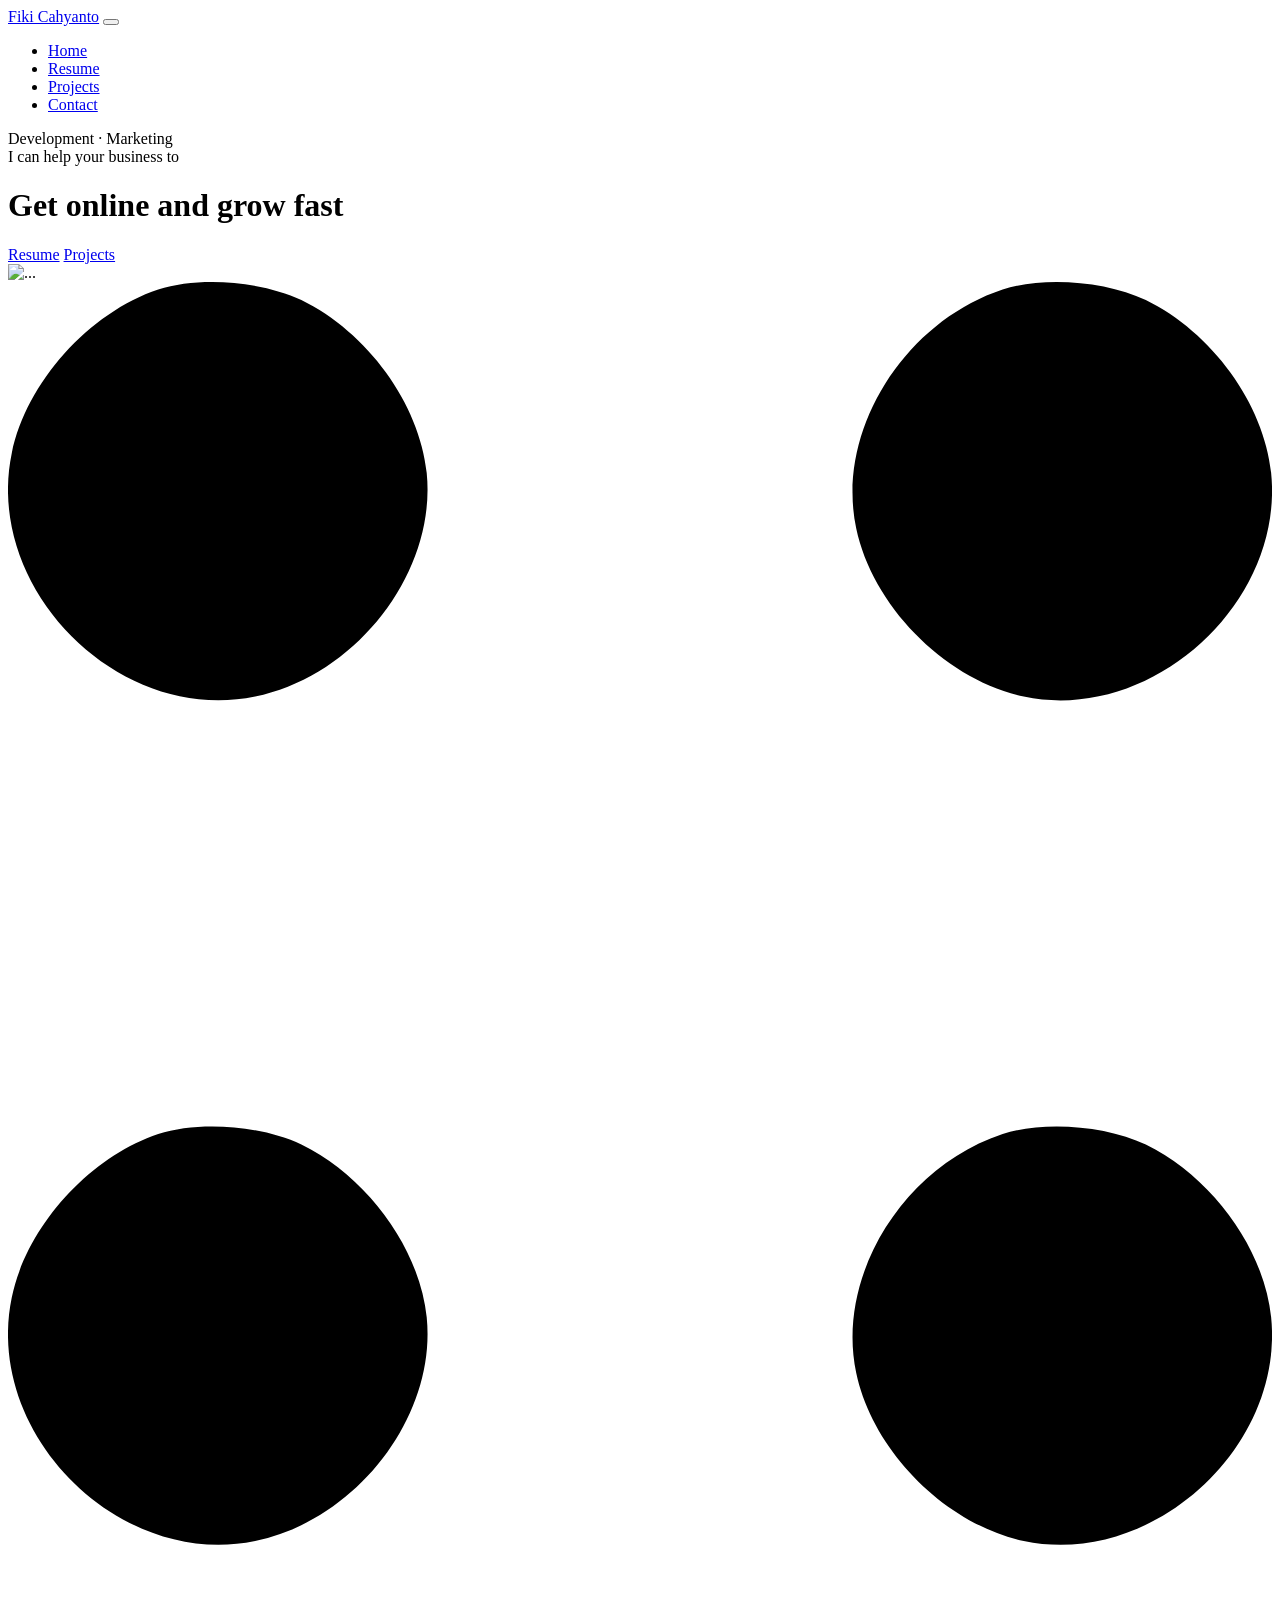
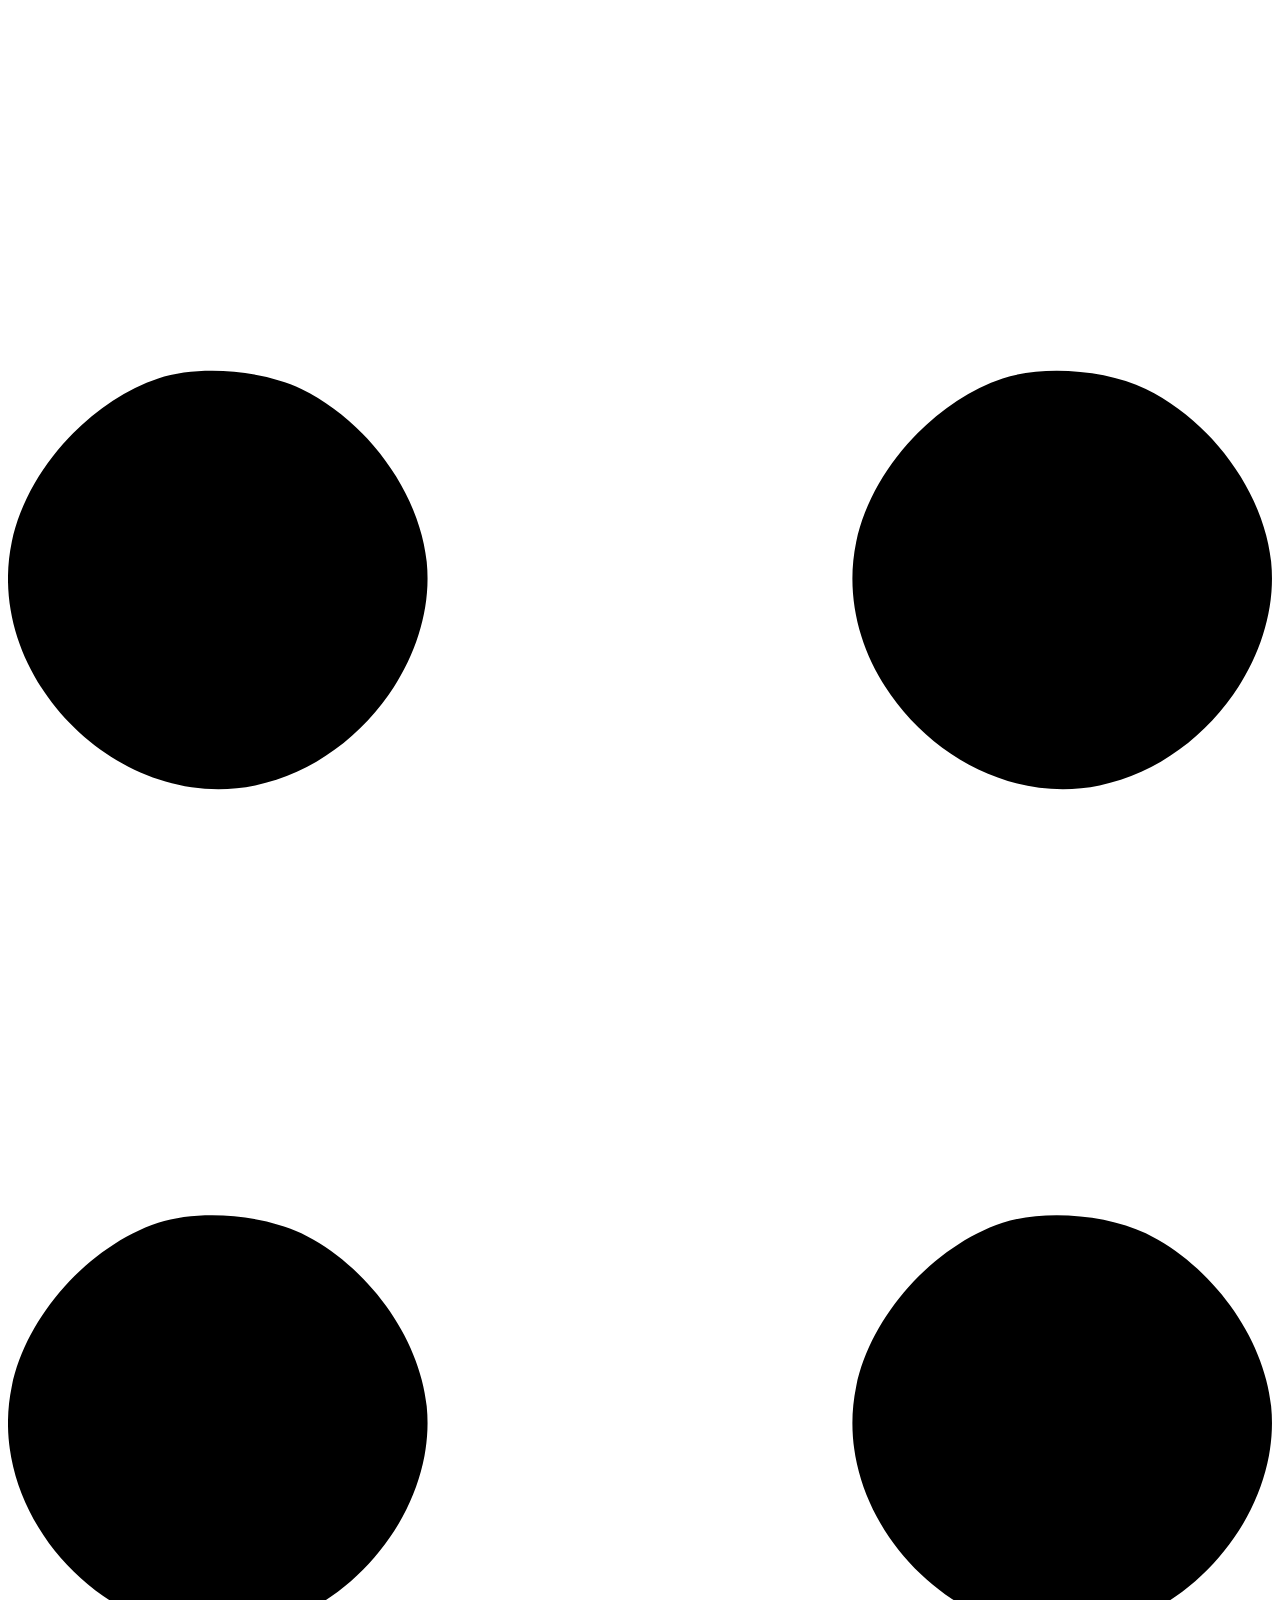
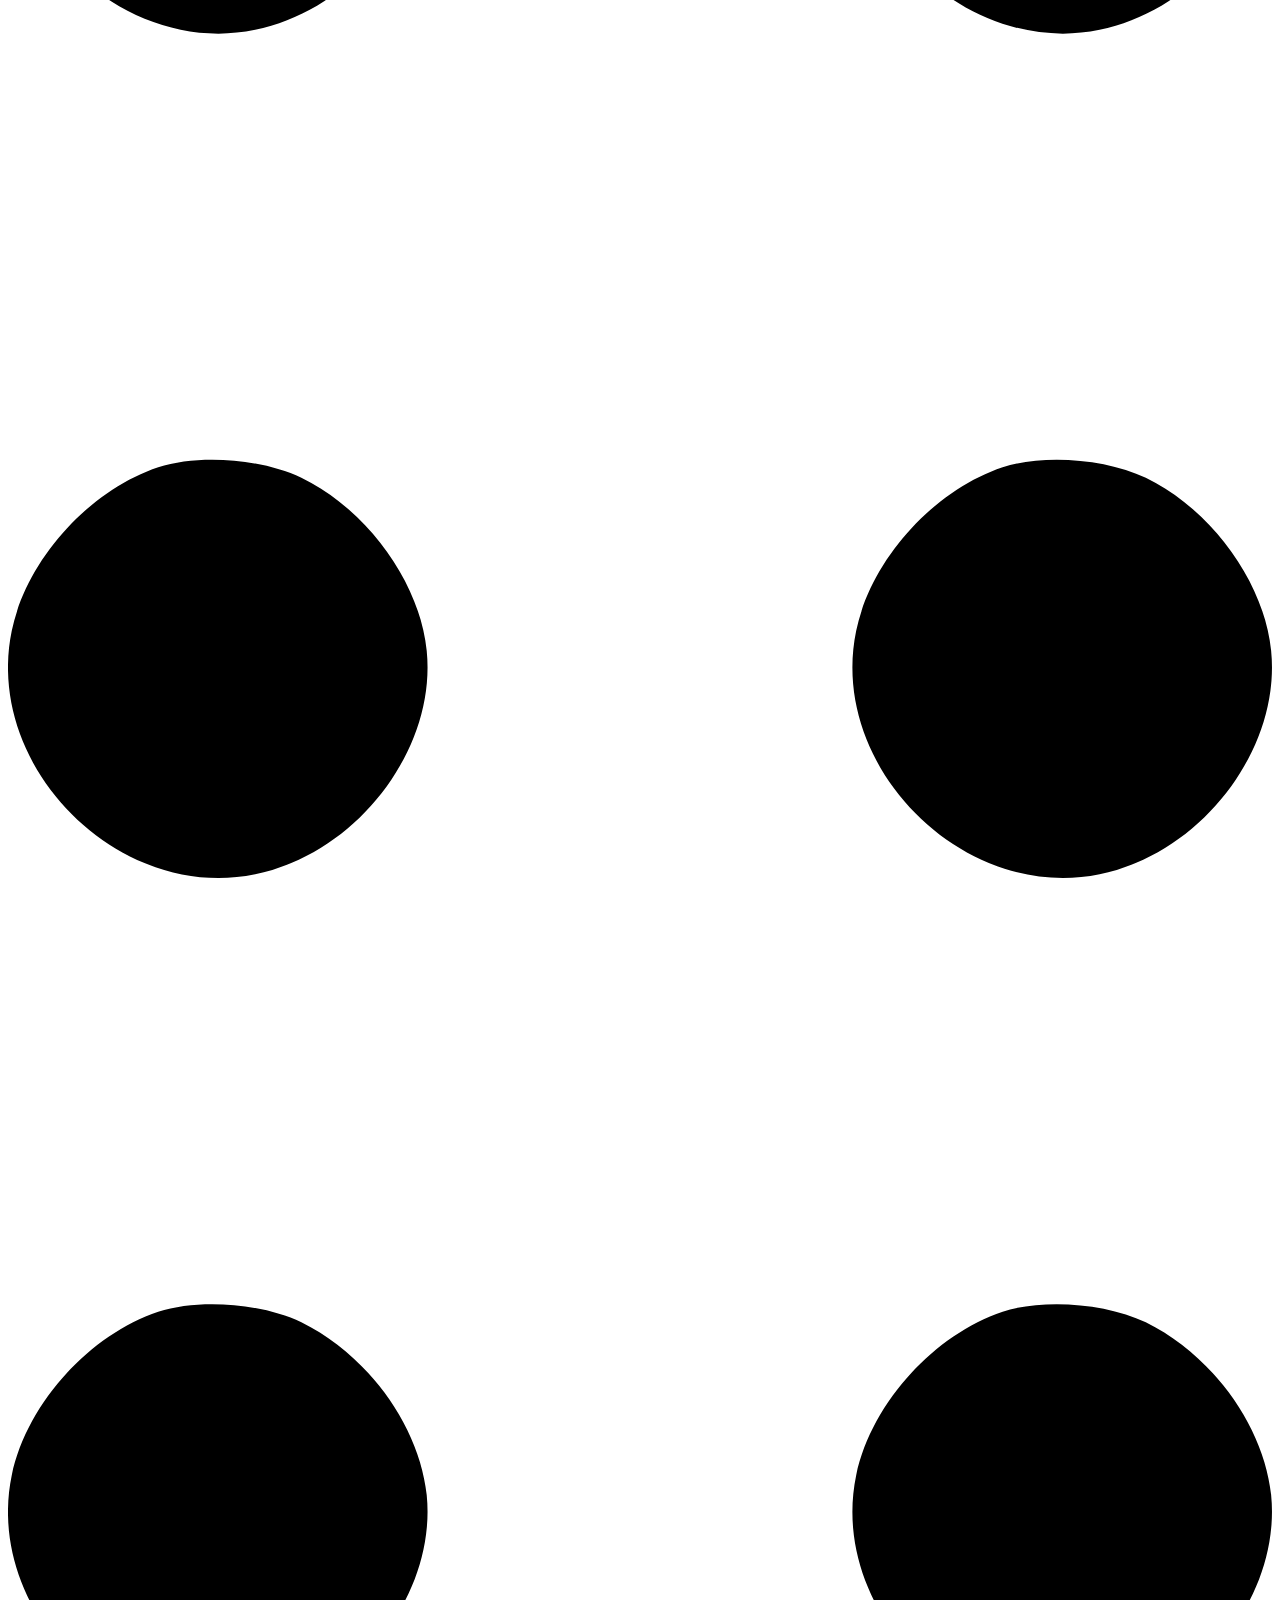
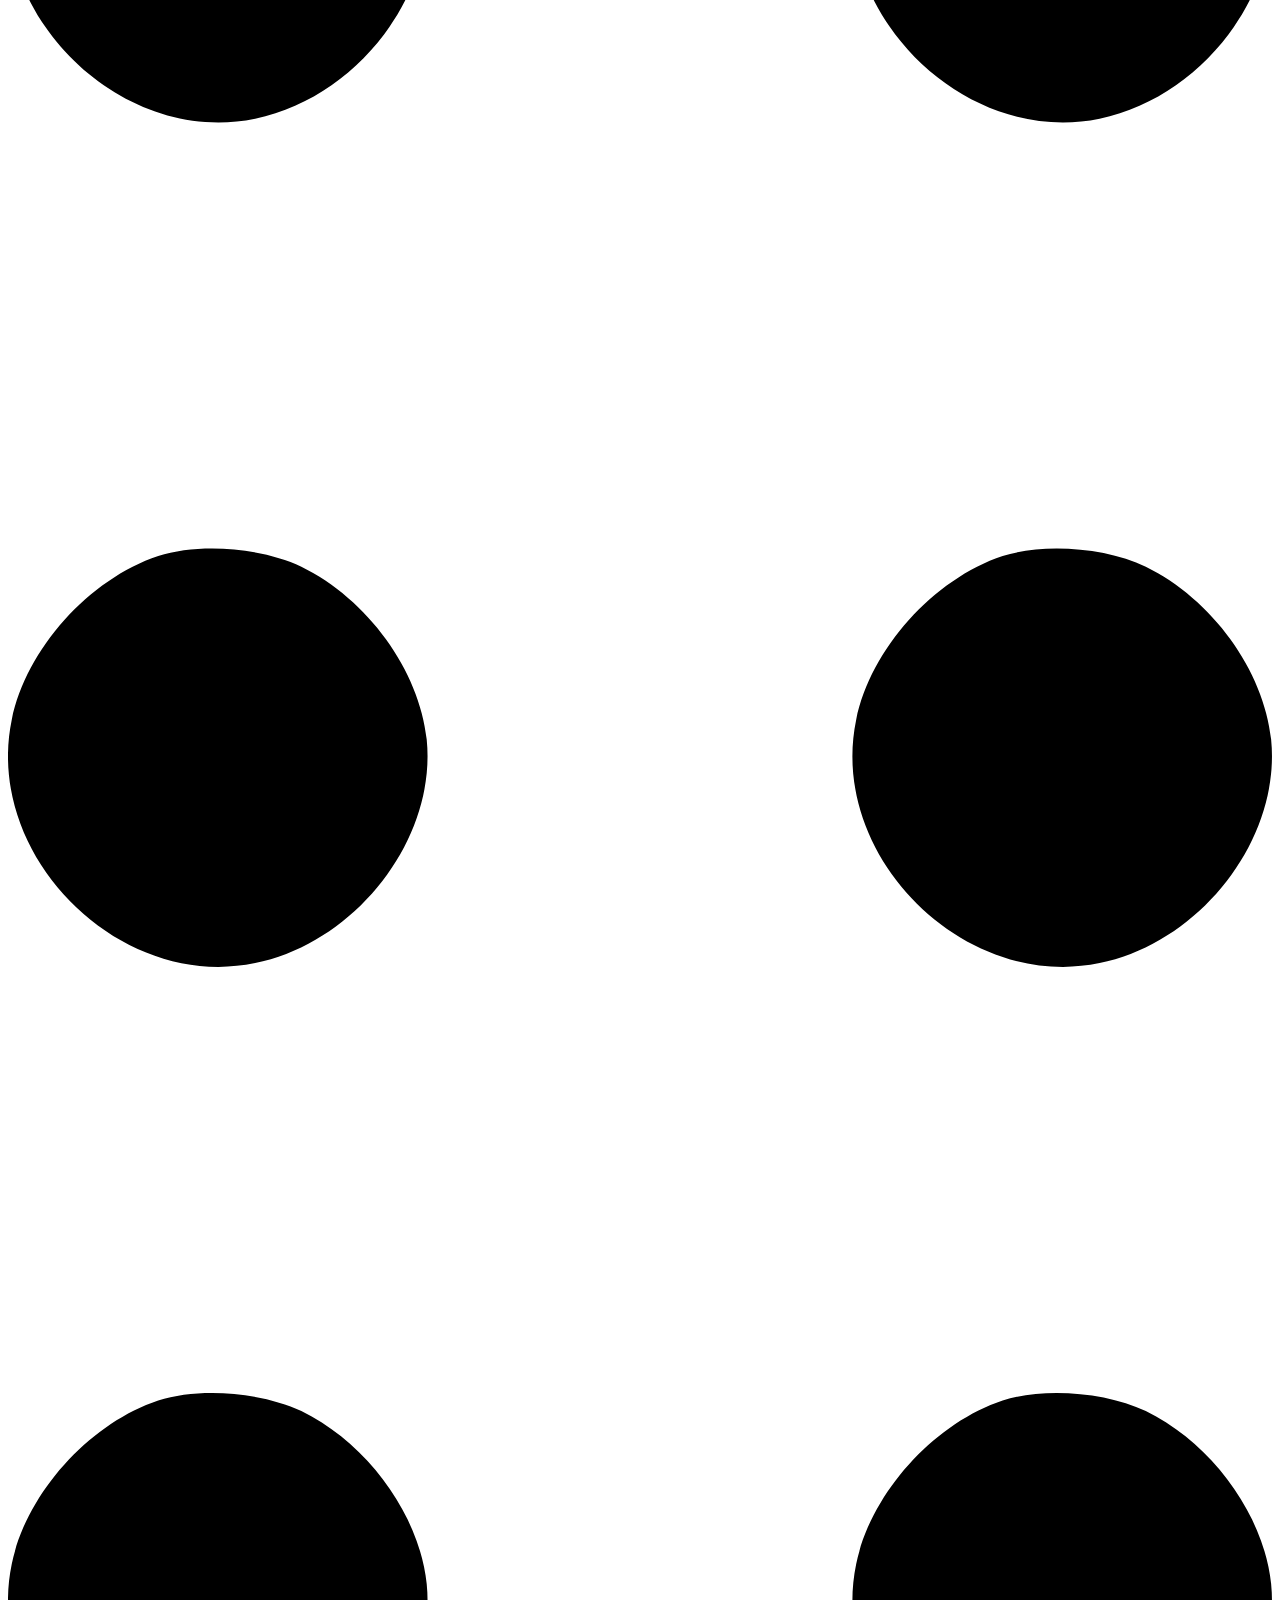
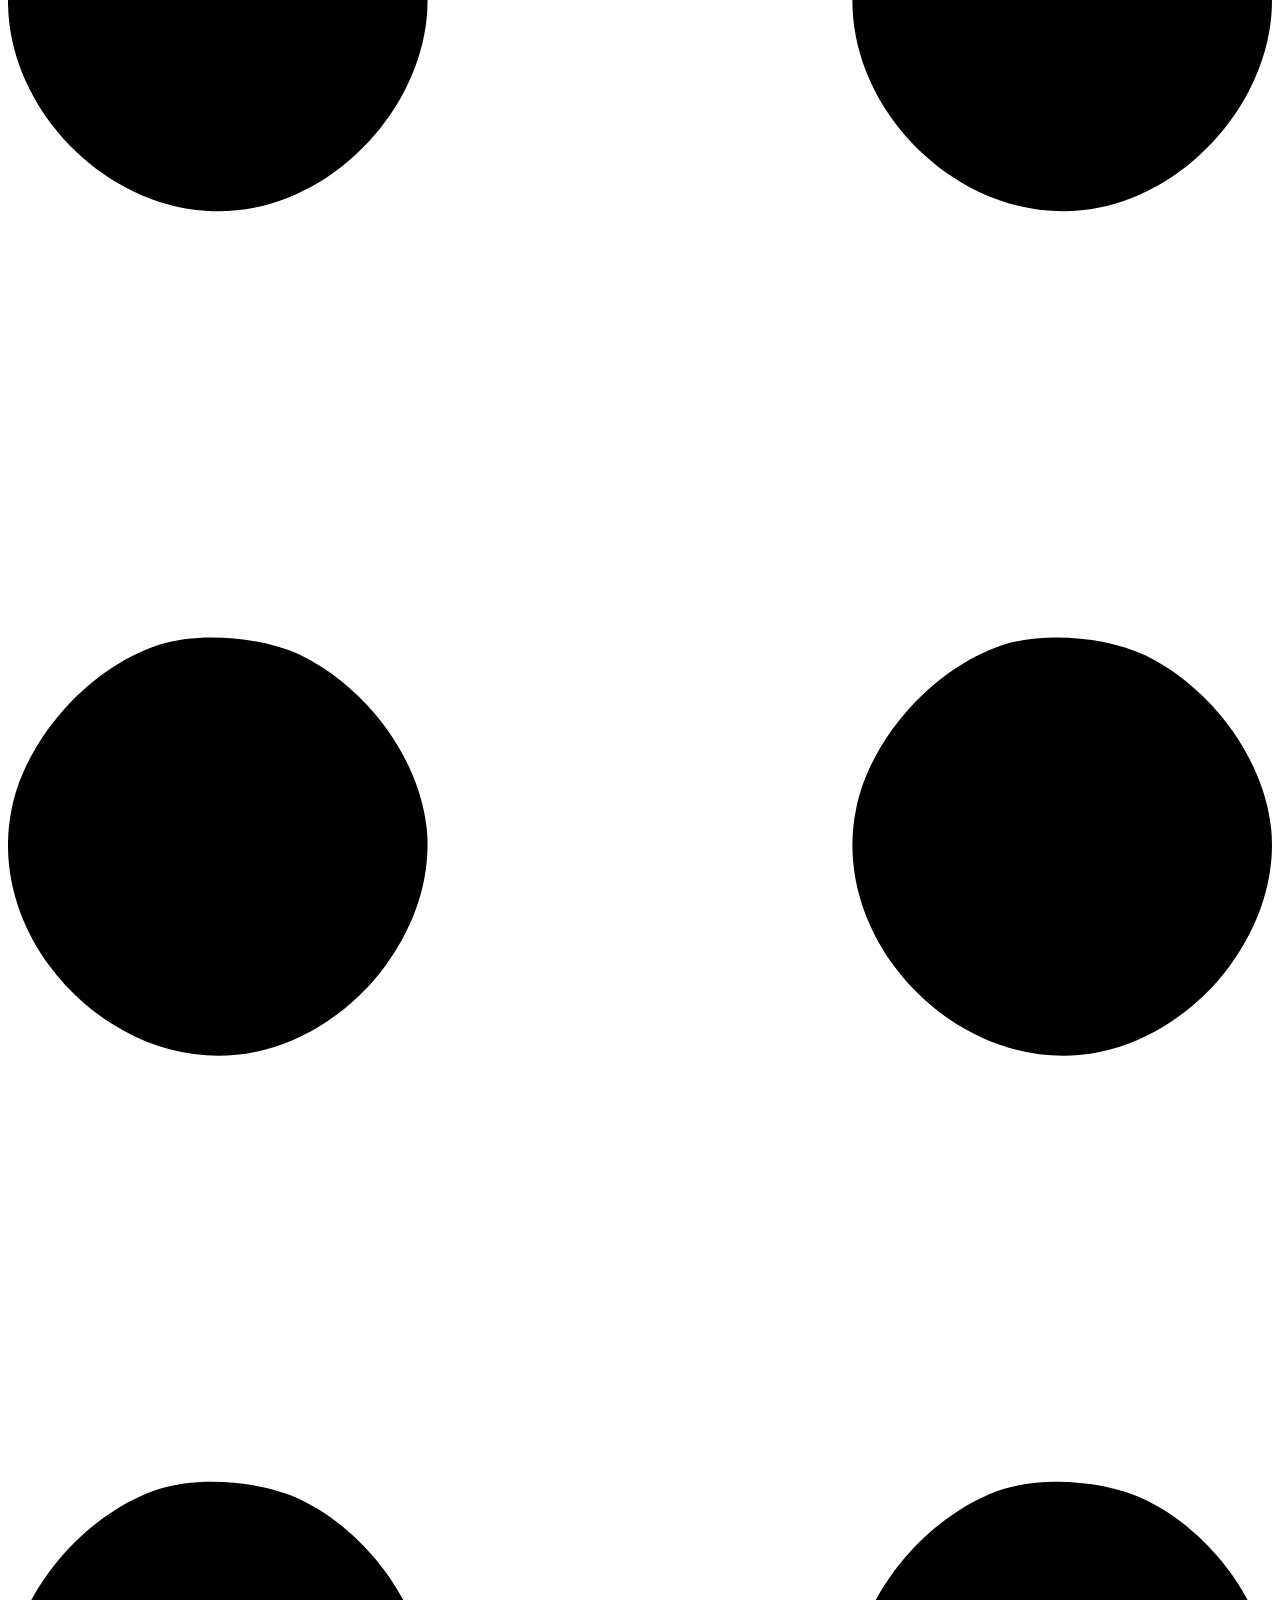
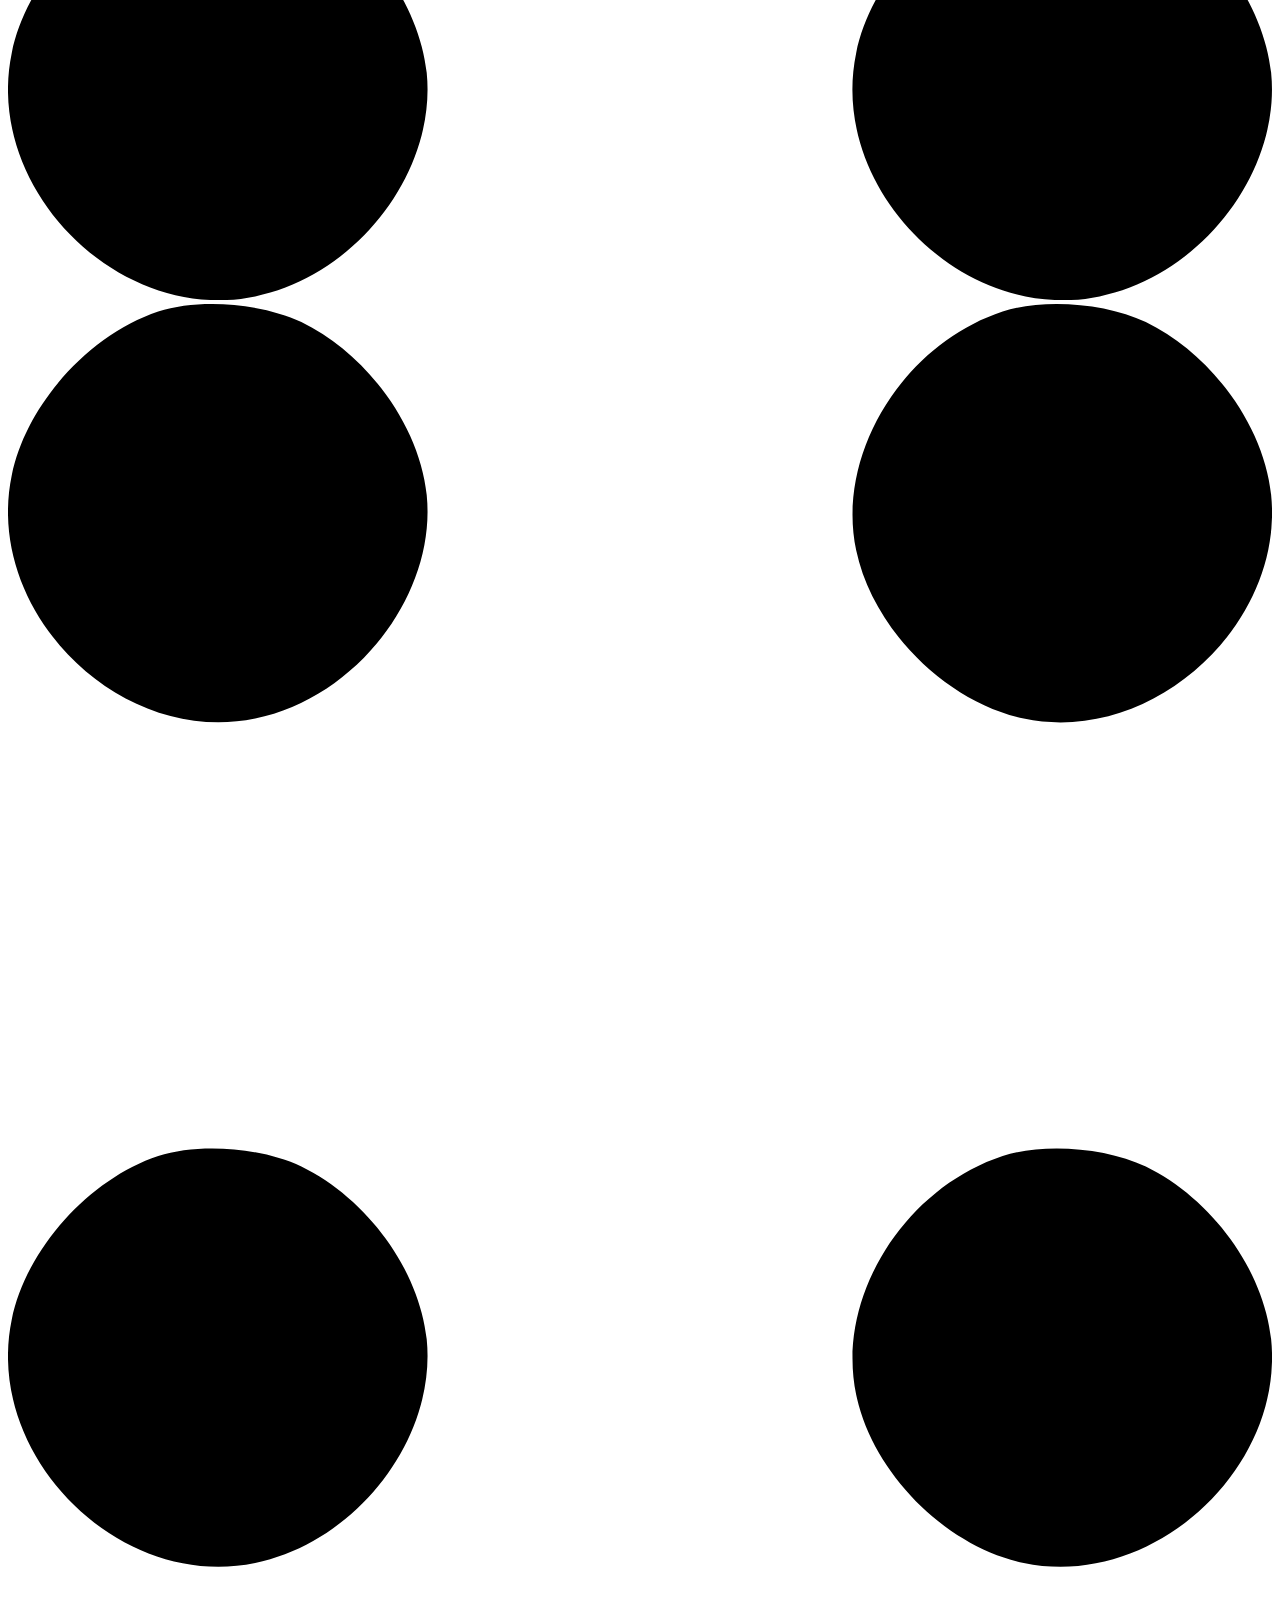
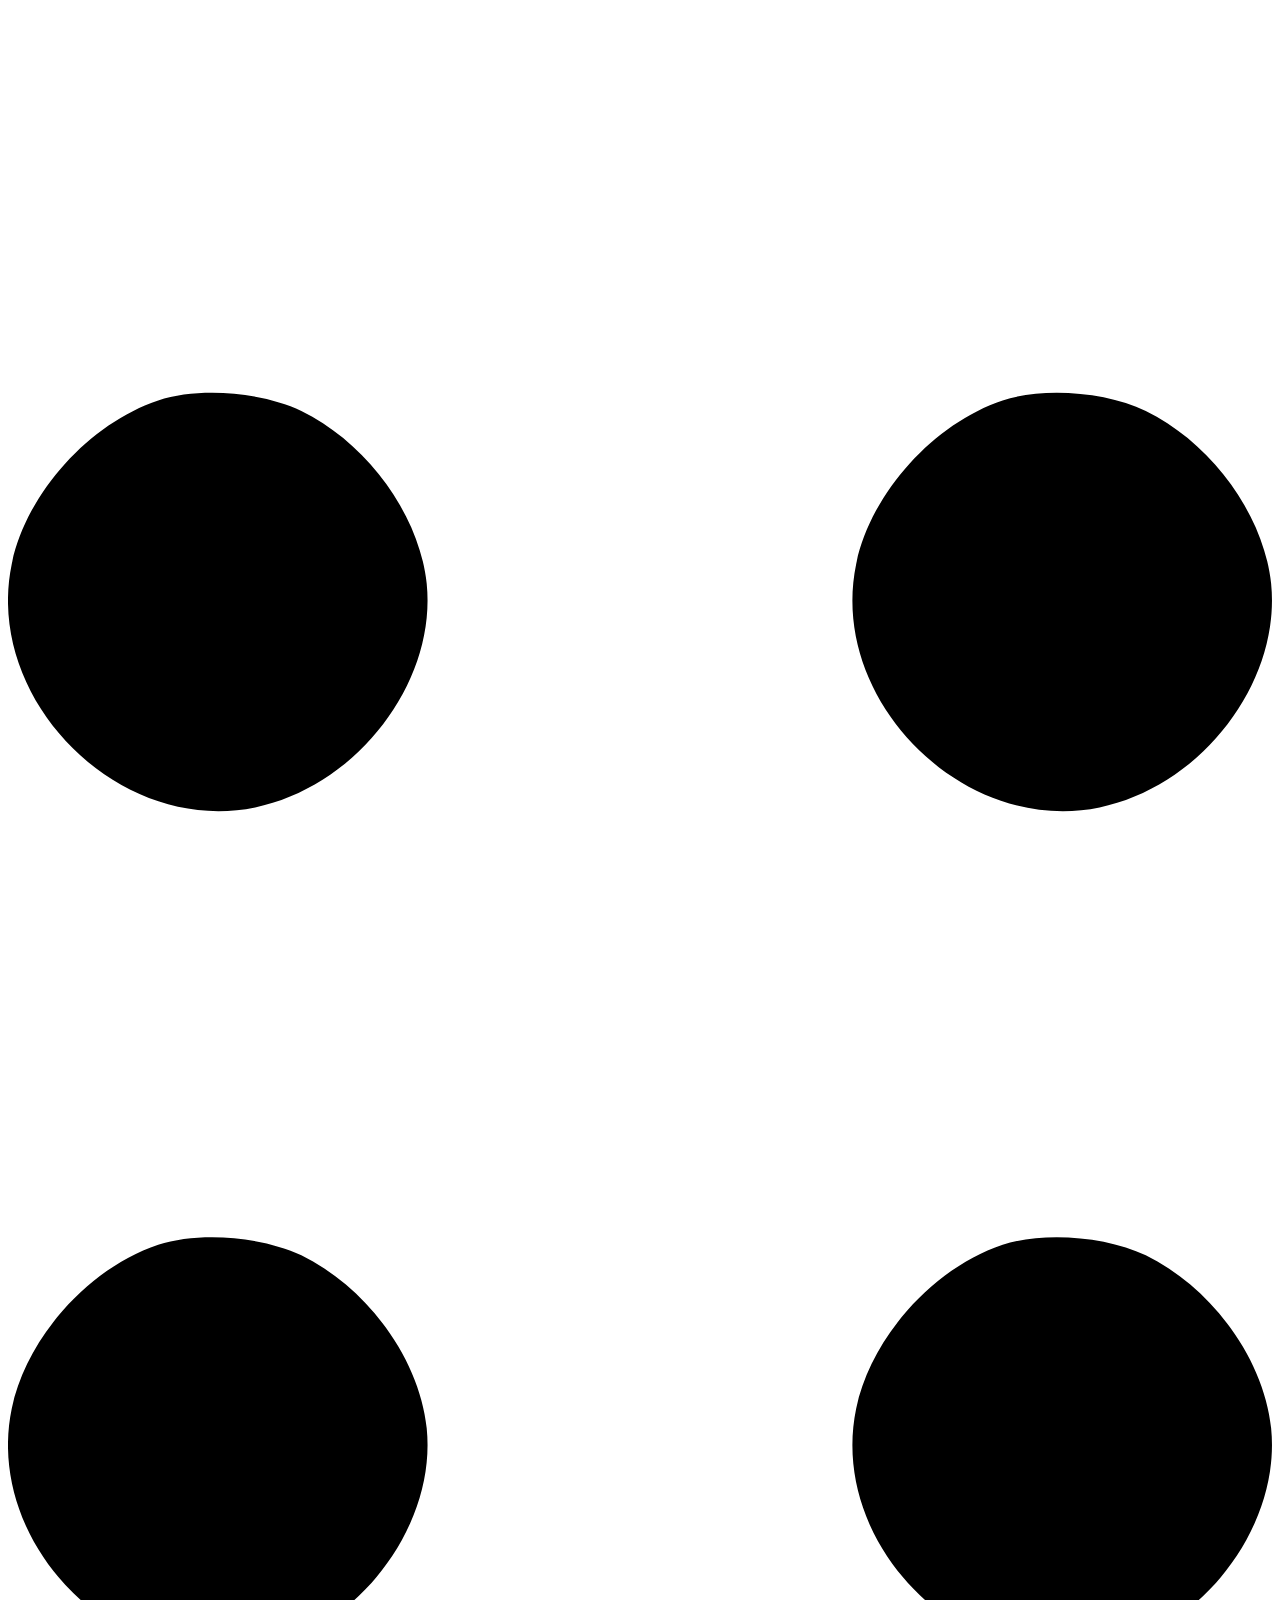
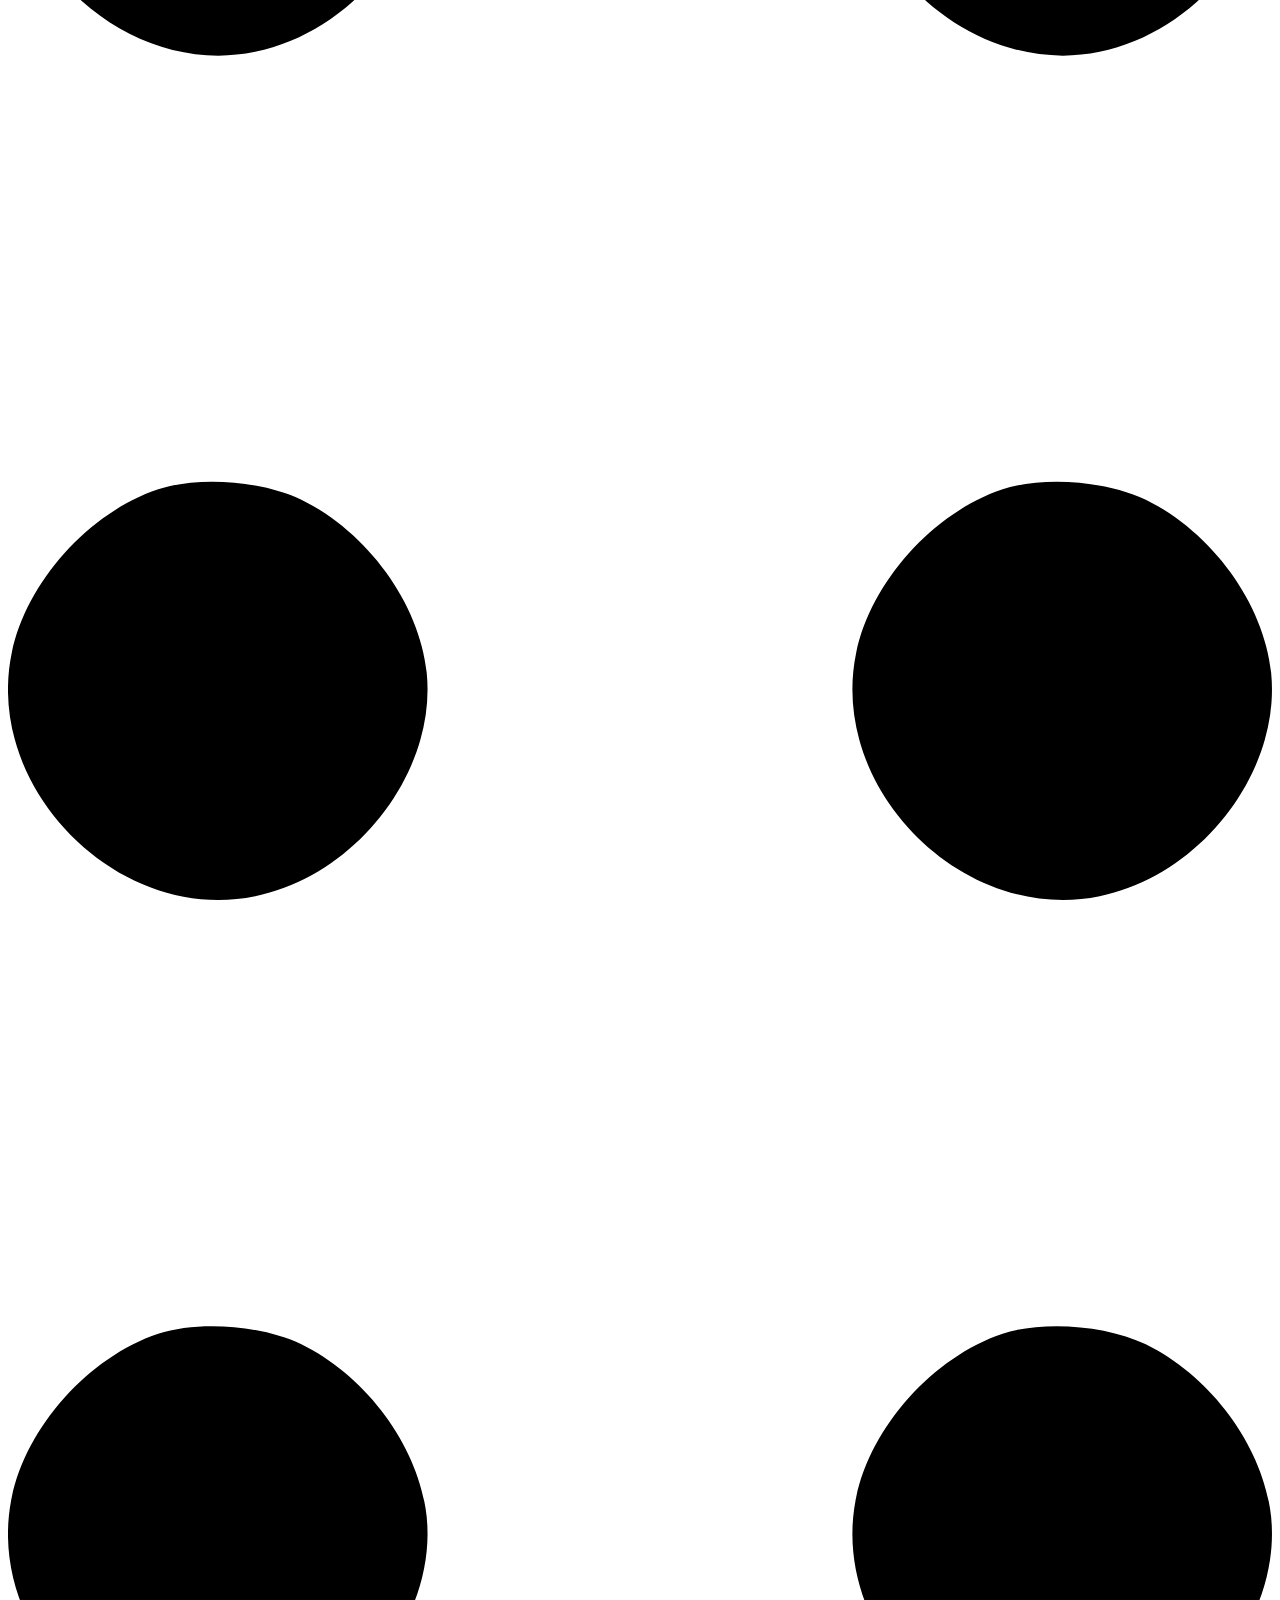
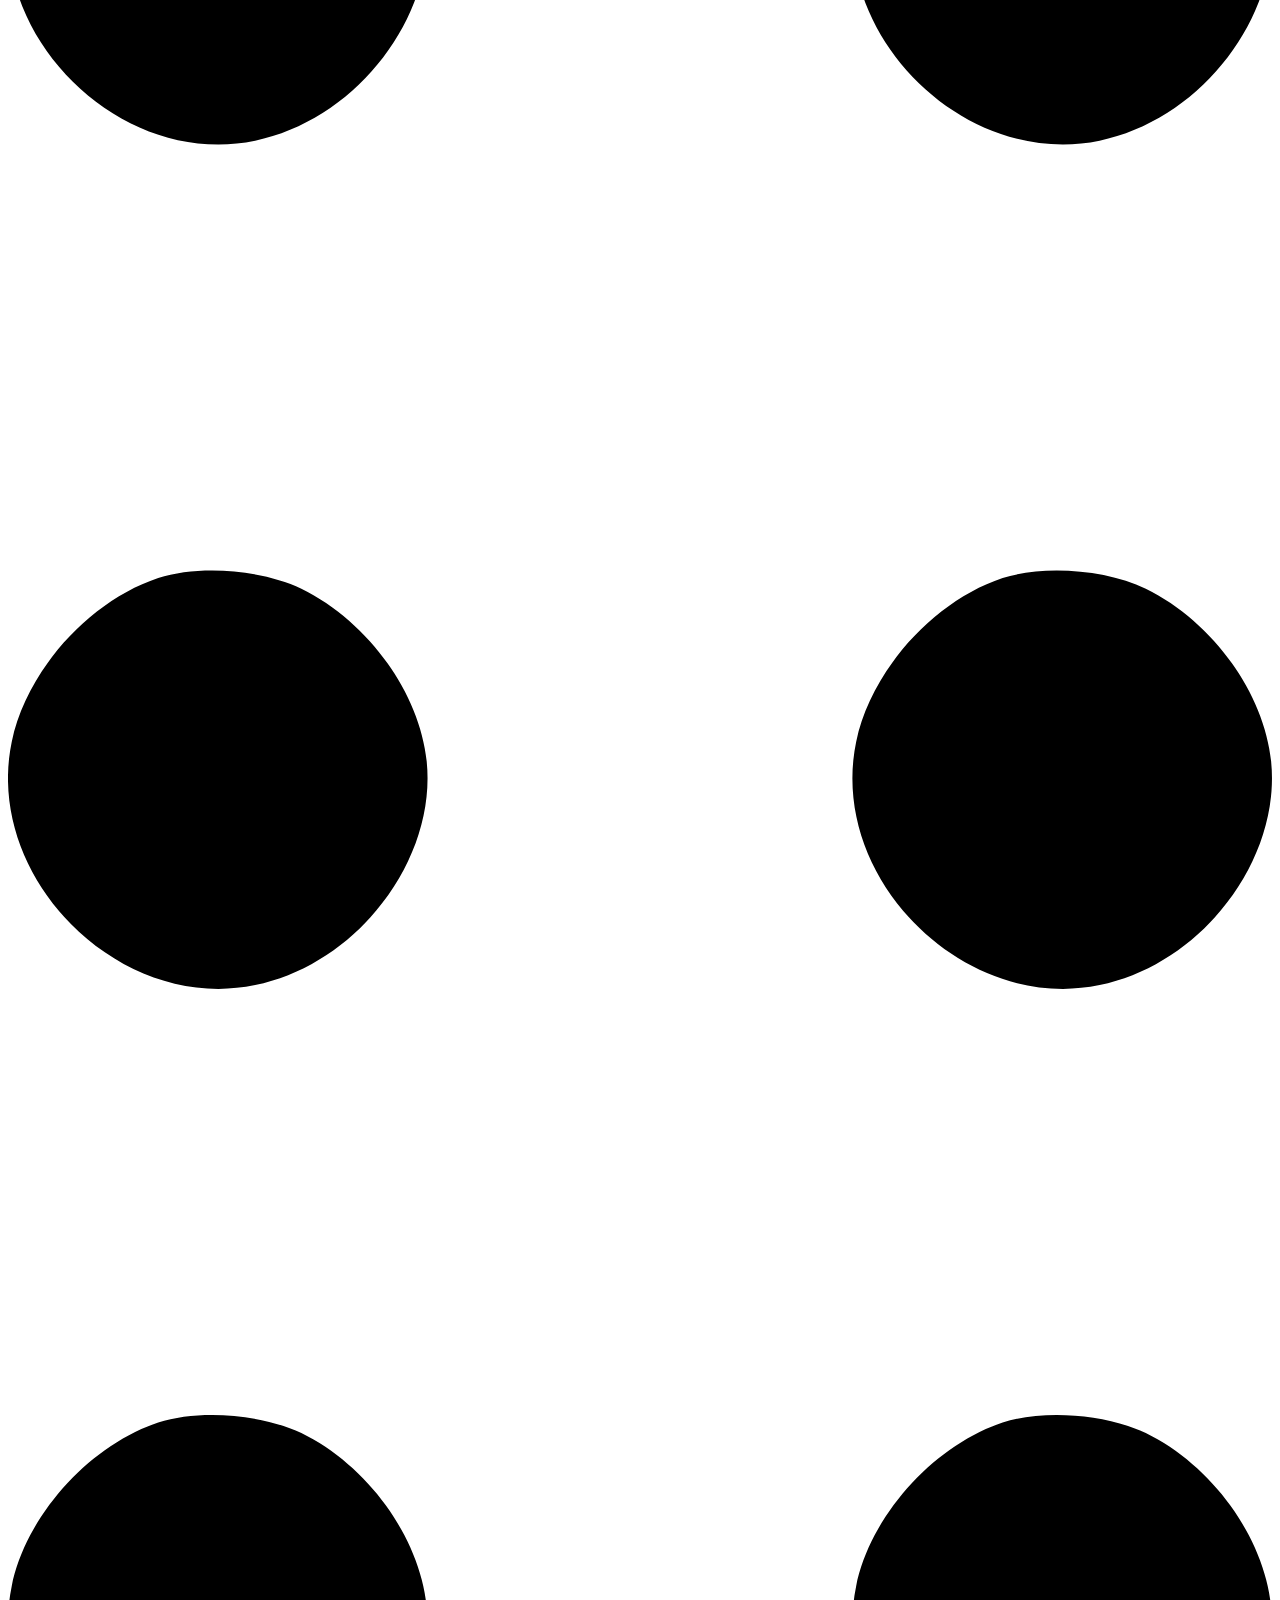
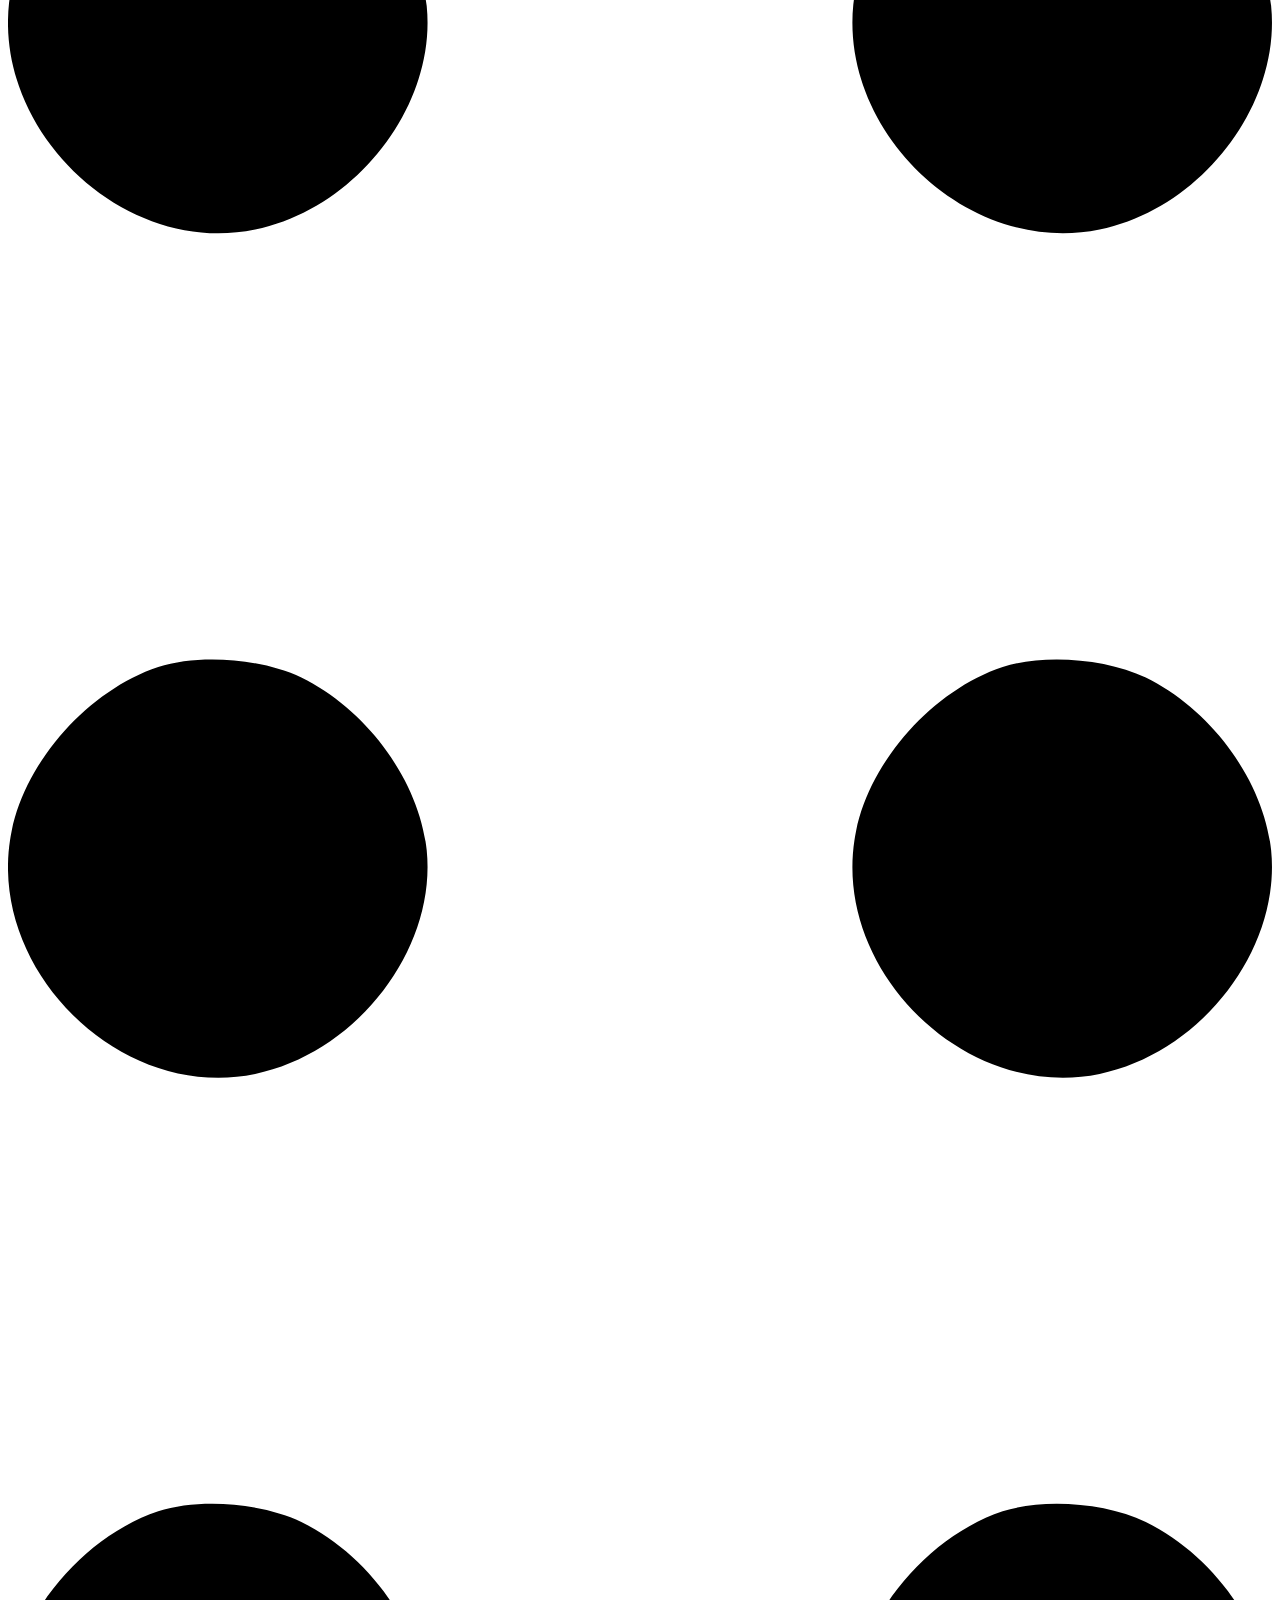
==== index.html @ 4b9af376 "first" ====
<!DOCTYPE html>
<html lang="en">
    <head>
        <meta charset="utf-8" />
        <meta name="viewport" content="width=device-width, initial-scale=1, shrink-to-fit=no" />
        <meta name="description" content="" />
        <meta name="author" content="" />
        <title>Personal - Start Bootstrap Theme</title>
        <!-- Favicon-->
        <link rel="icon" type="image/x-icon" href="assets/favicon.ico" />
        <!-- Custom Google font-->
        <link rel="preconnect" href="https://fonts.googleapis.com" />
        <link rel="preconnect" href="https://fonts.gstatic.com" crossorigin />
        <link href="https://fonts.googleapis.com/css2?family=Plus+Jakarta+Sans:wght@100;200;300;400;500;600;700;800;900&amp;display=swap" rel="stylesheet" />
        <!-- Bootstrap icons-->
        <link href="https://cdn.jsdelivr.net/npm/bootstrap-icons@1.8.1/font/bootstrap-icons.css" rel="stylesheet" />
        <!-- Core theme CSS (includes Bootstrap)-->
        <link href="css/styles.css" rel="stylesheet" />
    </head>
    <body class="d-flex flex-column h-100">
        <main class="flex-shrink-0">
            <!-- Navigation-->
            <nav class="navbar navbar-expand-lg navbar-light bg-white py-3">
                <div class="container px-5">
                    <a class="navbar-brand" href="index.html"><span class="fw-bolder text-primary">Fiki Cahyanto</span></a>
                    <button class="navbar-toggler" type="button" data-bs-toggle="collapse" data-bs-target="#navbarSupportedContent" aria-controls="navbarSupportedContent" aria-expanded="false" aria-label="Toggle navigation"><span class="navbar-toggler-icon"></span></button>
                    <div class="collapse navbar-collapse" id="navbarSupportedContent">
                        <ul class="navbar-nav ms-auto mb-2 mb-lg-0 small fw-bolder">
                            <li class="nav-item"><a class="nav-link" href="index.html">Home</a></li>
                            <li class="nav-item"><a class="nav-link" href="resume.html">Resume</a></li>
                            <li class="nav-item"><a class="nav-link" href="projects.html">Projects</a></li>
                            <li class="nav-item"><a class="nav-link" href="contact.html">Contact</a></li>
                        </ul>
                    </div>
                </div>
            </nav>
            <!-- Header-->
            <header class="py-5">
                <div class="container px-5 pb-5">
                    <div class="row gx-5 align-items-center">
                        <div class="col-xxl-5">
                            <!-- Header text content-->
                            <div class="text-center text-xxl-start">
                                <div class="badge bg-gradient-primary-to-secondary text-white mb-4"><div class="text-uppercase">Development &middot; Marketing</div></div>
                                <div class="fs-3 fw-light text-muted">I can help your business to</div>
                                <h1 class="display-3 fw-bolder mb-5"><span class="text-gradient d-inline">Get online and grow fast</span></h1>
                                <div class="d-grid gap-3 d-sm-flex justify-content-sm-center justify-content-xxl-start mb-3">
                                    <a class="btn btn-primary btn-lg px-5 py-3 me-sm-3 fs-6 fw-bolder" href="resume.html">Resume</a>
                                    <a class="btn btn-outline-dark btn-lg px-5 py-3 fs-6 fw-bolder" href="projects.html">Projects</a>
                                </div>
                            </div>
                        </div>
                        <div class="col-xxl-7">
                            <!-- Header profile picture-->
                            <div class="d-flex justify-content-center mt-5 mt-xxl-0">
                                <div class="profile bg-gradient-primary-to-secondary">
                                    <!-- TIP: For best results, use a photo with a transparent background like the demo example below-->
                                    <!-- Watch a tutorial on how to do this on YouTube (link)-->
                                    <img class="profile-img" src="assets/profile.png" alt="..." />
                                    <div class="dots-1">
                                        <!-- SVG Dots-->
                                        <svg version="1.1" xmlns="http://www.w3.org/2000/svg" xmlns:xlink="http://www.w3.org/1999/xlink" x="0px" y="0px" viewBox="0 0 191.6 1215.4" style="enable-background: new 0 0 191.6 1215.4" xml:space="preserve">
                                            <g transform="translate(0.000000,1280.000000) scale(0.100000,-0.100000)">
                                                <path d="M227.7,12788.6c-105-35-200-141-222-248c-43-206,163-412,369-369c155,32,275,190,260,339c-11,105-90,213-190,262        C383.7,12801.6,289.7,12808.6,227.7,12788.6z"></path>
                                                <path d="M1507.7,12788.6c-151-50-253-216-222-362c25-119,136-230,254-255c194-41,395,142,375,339c-11,105-90,213-190,262        C1663.7,12801.6,1569.7,12808.6,1507.7,12788.6z"></path>
                                                <path d="M227.7,11508.6c-105-35-200-141-222-248c-43-206,163-412,369-369c155,32,275,190,260,339c-11,105-90,213-190,262        C383.7,11521.6,289.7,11528.6,227.7,11508.6z"></path>
                                                <path d="M1507.7,11508.6c-151-50-253-216-222-362c25-119,136-230,254-255c194-41,395,142,375,339c-11,105-90,213-190,262        C1663.7,11521.6,1569.7,11528.6,1507.7,11508.6z"></path>
                                                <path d="M227.7,10228.6c-105-35-200-141-222-248c-43-206,163-412,369-369c155,32,275,190,260,339c-11,105-90,213-190,262        C383.7,10241.6,289.7,10248.6,227.7,10228.6z"></path>
                                                <path d="M1507.7,10228.6c-105-35-200-141-222-248c-43-206,163-412,369-369c155,32,275,190,260,339c-11,105-90,213-190,262        C1663.7,10241.6,1569.7,10248.6,1507.7,10228.6z"></path>
                                                <path d="M227.7,8948.6c-105-35-200-141-222-248c-43-206,163-412,369-369c155,32,275,190,260,339c-11,105-90,213-190,262        C383.7,8961.6,289.7,8968.6,227.7,8948.6z"></path>
                                                <path d="M1507.7,8948.6c-105-35-200-141-222-248c-43-206,163-412,369-369c155,32,275,190,260,339c-11,105-90,213-190,262        C1663.7,8961.6,1569.7,8968.6,1507.7,8948.6z"></path>
                                                <path d="M227.7,7668.6c-105-35-200-141-222-248c-43-206,163-412,369-369c155,32,275,190,260,339c-11,105-90,213-190,262        C383.7,7681.6,289.7,7688.6,227.7,7668.6z"></path>
                                                <path d="M1507.7,7668.6c-105-35-200-141-222-248c-43-206,163-412,369-369c155,32,275,190,260,339c-11,105-90,213-190,262        C1663.7,7681.6,1569.7,7688.6,1507.7,7668.6z"></path>
                                                <path d="M227.7,6388.6c-105-35-200-141-222-248c-43-206,163-412,369-369c155,32,275,190,260,339c-11,105-90,213-190,262        C383.7,6401.6,289.7,6408.6,227.7,6388.6z"></path>
                                                <path d="M1507.7,6388.6c-105-35-200-141-222-248c-43-206,163-412,369-369c155,32,275,190,260,339c-11,105-90,213-190,262        C1663.7,6401.6,1569.7,6408.6,1507.7,6388.6z"></path>
                                                <path d="M227.7,5108.6c-105-35-200-141-222-248c-43-206,163-412,369-369c155,32,275,190,260,339c-11,105-90,213-190,262        C383.7,5121.6,289.7,5128.6,227.7,5108.6z"></path>
                                                <path d="M1507.7,5108.6c-105-35-200-141-222-248c-43-206,163-412,369-369c155,32,275,190,260,339c-11,105-90,213-190,262        C1663.7,5121.6,1569.7,5128.6,1507.7,5108.6z"></path>
                                                <path d="M227.7,3828.6c-105-35-200-141-222-248c-43-206,163-412,369-369c155,32,275,190,260,339c-11,105-90,213-190,262        C383.7,3841.6,289.7,3848.6,227.7,3828.6z"></path>
                                                <path d="M1507.7,3828.6c-105-35-200-141-222-248c-43-206,163-412,369-369c155,32,275,190,260,339c-11,105-90,213-190,262        C1663.7,3841.6,1569.7,3848.6,1507.7,3828.6z"></path>
                                                <path d="M227.7,2548.6c-105-35-200-141-222-248c-43-206,163-412,369-369c155,32,275,190,260,339c-11,105-90,213-190,262        C383.7,2561.6,289.7,2568.6,227.7,2548.6z"></path>
                                                <path d="M1507.7,2548.6c-105-35-200-141-222-248c-43-206,163-412,369-369c155,32,275,190,260,339c-11,105-90,213-190,262        C1663.7,2561.6,1569.7,2568.6,1507.7,2548.6z"></path>
                                                <path d="M227.7,1268.6c-105-35-200-141-222-248c-43-206,163-412,369-369c155,32,275,190,260,339c-11,105-90,213-190,262        C383.7,1281.6,289.7,1288.6,227.7,1268.6z"></path>
                                                <path d="M1507.7,1268.6c-105-35-200-141-222-248c-43-206,163-412,369-369c155,32,275,190,260,339c-11,105-90,213-190,262        C1663.7,1281.6,1569.7,1288.6,1507.7,1268.6z"></path>
                                            </g>
                                        </svg>
                                        <!-- END of SVG dots-->
                                    </div>
                                    <div class="dots-2">
                                        <!-- SVG Dots-->
                                        <svg version="1.1" xmlns="http://www.w3.org/2000/svg" xmlns:xlink="http://www.w3.org/1999/xlink" x="0px" y="0px" viewBox="0 0 191.6 1215.4" style="enable-background: new 0 0 191.6 1215.4" xml:space="preserve">
                                            <g transform="translate(0.000000,1280.000000) scale(0.100000,-0.100000)">
                                                <path d="M227.7,12788.6c-105-35-200-141-222-248c-43-206,163-412,369-369c155,32,275,190,260,339c-11,105-90,213-190,262        C383.7,12801.6,289.7,12808.6,227.7,12788.6z"></path>
                                                <path d="M1507.7,12788.6c-151-50-253-216-222-362c25-119,136-230,254-255c194-41,395,142,375,339c-11,105-90,213-190,262        C1663.7,12801.6,1569.7,12808.6,1507.7,12788.6z"></path>
                                                <path d="M227.7,11508.6c-105-35-200-141-222-248c-43-206,163-412,369-369c155,32,275,190,260,339c-11,105-90,213-190,262        C383.7,11521.6,289.7,11528.6,227.7,11508.6z"></path>
                                                <path d="M1507.7,11508.6c-151-50-253-216-222-362c25-119,136-230,254-255c194-41,395,142,375,339c-11,105-90,213-190,262        C1663.7,11521.6,1569.7,11528.6,1507.7,11508.6z"></path>
                                                <path d="M227.7,10228.6c-105-35-200-141-222-248c-43-206,163-412,369-369c155,32,275,190,260,339c-11,105-90,213-190,262        C383.7,10241.6,289.7,10248.6,227.7,10228.6z"></path>
                                                <path d="M1507.7,10228.6c-105-35-200-141-222-248c-43-206,163-412,369-369c155,32,275,190,260,339c-11,105-90,213-190,262        C1663.7,10241.6,1569.7,10248.6,1507.7,10228.6z"></path>
                                                <path d="M227.7,8948.6c-105-35-200-141-222-248c-43-206,163-412,369-369c155,32,275,190,260,339c-11,105-90,213-190,262        C383.7,8961.6,289.7,8968.6,227.7,8948.6z"></path>
                                                <path d="M1507.7,8948.6c-105-35-200-141-222-248c-43-206,163-412,369-369c155,32,275,190,260,339c-11,105-90,213-190,262        C1663.7,8961.6,1569.7,8968.6,1507.7,8948.6z"></path>
                                                <path d="M227.7,7668.6c-105-35-200-141-222-248c-43-206,163-412,369-369c155,32,275,190,260,339c-11,105-90,213-190,262        C383.7,7681.6,289.7,7688.6,227.7,7668.6z"></path>
                                                <path d="M1507.7,7668.6c-105-35-200-141-222-248c-43-206,163-412,369-369c155,32,275,190,260,339c-11,105-90,213-190,262        C1663.7,7681.6,1569.7,7688.6,1507.7,7668.6z"></path>
                                                <path d="M227.7,6388.6c-105-35-200-141-222-248c-43-206,163-412,369-369c155,32,275,190,260,339c-11,105-90,213-190,262        C383.7,6401.6,289.7,6408.6,227.7,6388.6z"></path>
                                                <path d="M1507.7,6388.6c-105-35-200-141-222-248c-43-206,163-412,369-369c155,32,275,190,260,339c-11,105-90,213-190,262        C1663.7,6401.6,1569.7,6408.6,1507.7,6388.6z"></path>
                                                <path d="M227.7,5108.6c-105-35-200-141-222-248c-43-206,163-412,369-369c155,32,275,190,260,339c-11,105-90,213-190,262        C383.7,5121.6,289.7,5128.6,227.7,5108.6z"></path>
                                                <path d="M1507.7,5108.6c-105-35-200-141-222-248c-43-206,163-412,369-369c155,32,275,190,260,339c-11,105-90,213-190,262        C1663.7,5121.6,1569.7,5128.6,1507.7,5108.6z"></path>
                                                <path d="M227.7,3828.6c-105-35-200-141-222-248c-43-206,163-412,369-369c155,32,275,190,260,339c-11,105-90,213-190,262        C383.7,3841.6,289.7,3848.6,227.7,3828.6z"></path>
                                                <path d="M1507.7,3828.6c-105-35-200-141-222-248c-43-206,163-412,369-369c155,32,275,190,260,339c-11,105-90,213-190,262        C1663.7,3841.6,1569.7,3848.6,1507.7,3828.6z"></path>
                                                <path d="M227.7,2548.6c-105-35-200-141-222-248c-43-206,163-412,369-369c155,32,275,190,260,339c-11,105-90,213-190,262        C383.7,2561.6,289.7,2568.6,227.7,2548.6z"></path>
                                                <path d="M1507.7,2548.6c-105-35-200-141-222-248c-43-206,163-412,369-369c155,32,275,190,260,339c-11,105-90,213-190,262        C1663.7,2561.6,1569.7,2568.6,1507.7,2548.6z"></path>
                                                <path d="M227.7,1268.6c-105-35-200-141-222-248c-43-206,163-412,369-369c155,32,275,190,260,339c-11,105-90,213-190,262        C383.7,1281.6,289.7,1288.6,227.7,1268.6z"></path>
                                                <path d="M1507.7,1268.6c-105-35-200-141-222-248c-43-206,163-412,369-369c155,32,275,190,260,339c-11,105-90,213-190,262        C1663.7,1281.6,1569.7,1288.6,1507.7,1268.6z"></path>
                                            </g>
                                        </svg>
                                        <!-- END of SVG dots-->
                                    </div>
                                    <div class="dots-3">
                                        <!-- SVG Dots-->
                                        <svg version="1.1" xmlns="http://www.w3.org/2000/svg" xmlns:xlink="http://www.w3.org/1999/xlink" x="0px" y="0px" viewBox="0 0 191.6 1215.4" style="enable-background: new 0 0 191.6 1215.4" xml:space="preserve">
                                            <g transform="translate(0.000000,1280.000000) scale(0.100000,-0.100000)">
                                                <path d="M227.7,12788.6c-105-35-200-141-222-248c-43-206,163-412,369-369c155,32,275,190,260,339c-11,105-90,213-190,262        C383.7,12801.6,289.7,12808.6,227.7,12788.6z"></path>
                                                <path d="M1507.7,12788.6c-151-50-253-216-222-362c25-119,136-230,254-255c194-41,395,142,375,339c-11,105-90,213-190,262        C1663.7,12801.6,1569.7,12808.6,1507.7,12788.6z"></path>
                                                <path d="M227.7,11508.6c-105-35-200-141-222-248c-43-206,163-412,369-369c155,32,275,190,260,339c-11,105-90,213-190,262        C383.7,11521.6,289.7,11528.6,227.7,11508.6z"></path>
                                                <path d="M1507.7,11508.6c-151-50-253-216-222-362c25-119,136-230,254-255c194-41,395,142,375,339c-11,105-90,213-190,262        C1663.7,11521.6,1569.7,11528.6,1507.7,11508.6z"></path>
                                                <path d="M227.7,10228.6c-105-35-200-141-222-248c-43-206,163-412,369-369c155,32,275,190,260,339c-11,105-90,213-190,262        C383.7,10241.6,289.7,10248.6,227.7,10228.6z"></path>
                                                <path d="M1507.7,10228.6c-105-35-200-141-222-248c-43-206,163-412,369-369c155,32,275,190,260,339c-11,105-90,213-190,262        C1663.7,10241.6,1569.7,10248.6,1507.7,10228.6z"></path>
                                                <path d="M227.7,8948.6c-105-35-200-141-222-248c-43-206,163-412,369-369c155,32,275,190,260,339c-11,105-90,213-190,262        C383.7,8961.6,289.7,8968.6,227.7,8948.6z"></path>
                                                <path d="M1507.7,8948.6c-105-35-200-141-222-248c-43-206,163-412,369-369c155,32,275,190,260,339c-11,105-90,213-190,262        C1663.7,8961.6,1569.7,8968.6,1507.7,8948.6z"></path>
                                                <path d="M227.7,7668.6c-105-35-200-141-222-248c-43-206,163-412,369-369c155,32,275,190,260,339c-11,105-90,213-190,262        C383.7,7681.6,289.7,7688.6,227.7,7668.6z"></path>
                                                <path d="M1507.7,7668.6c-105-35-200-141-222-248c-43-206,163-412,369-369c155,32,275,190,260,339c-11,105-90,213-190,262        C1663.7,7681.6,1569.7,7688.6,1507.7,7668.6z"></path>
                                                <path d="M227.7,6388.6c-105-35-200-141-222-248c-43-206,163-412,369-369c155,32,275,190,260,339c-11,105-90,213-190,262        C383.7,6401.6,289.7,6408.6,227.7,6388.6z"></path>
                                                <path d="M1507.7,6388.6c-105-35-200-141-222-248c-43-206,163-412,369-369c155,32,275,190,260,339c-11,105-90,213-190,262        C1663.7,6401.6,1569.7,6408.6,1507.7,6388.6z"></path>
                                                <path d="M227.7,5108.6c-105-35-200-141-222-248c-43-206,163-412,369-369c155,32,275,190,260,339c-11,105-90,213-190,262        C383.7,5121.6,289.7,5128.6,227.7,5108.6z"></path>
                                                <path d="M1507.7,5108.6c-105-35-200-141-222-248c-43-206,163-412,369-369c155,32,275,190,260,339c-11,105-90,213-190,262        C1663.7,5121.6,1569.7,5128.6,1507.7,5108.6z"></path>
                                                <path d="M227.7,3828.6c-105-35-200-141-222-248c-43-206,163-412,369-369c155,32,275,190,260,339c-11,105-90,213-190,262        C383.7,3841.6,289.7,3848.6,227.7,3828.6z"></path>
                                                <path d="M1507.7,3828.6c-105-35-200-141-222-248c-43-206,163-412,369-369c155,32,275,190,260,339c-11,105-90,213-190,262        C1663.7,3841.6,1569.7,3848.6,1507.7,3828.6z"></path>
                                                <path d="M227.7,2548.6c-105-35-200-141-222-248c-43-206,163-412,369-369c155,32,275,190,260,339c-11,105-90,213-190,262        C383.7,2561.6,289.7,2568.6,227.7,2548.6z"></path>
                                                <path d="M1507.7,2548.6c-105-35-200-141-222-248c-43-206,163-412,369-369c155,32,275,190,260,339c-11,105-90,213-190,262        C1663.7,2561.6,1569.7,2568.6,1507.7,2548.6z"></path>
                                                <path d="M227.7,1268.6c-105-35-200-141-222-248c-43-206,163-412,369-369c155,32,275,190,260,339c-11,105-90,213-190,262        C383.7,1281.6,289.7,1288.6,227.7,1268.6z"></path>
                                                <path d="M1507.7,1268.6c-105-35-200-141-222-248c-43-206,163-412,369-369c155,32,275,190,260,339c-11,105-90,213-190,262        C1663.7,1281.6,1569.7,1288.6,1507.7,1268.6z"></path>
                                            </g>
                                        </svg>
                                        <!-- END of SVG dots-->
                                    </div>
                                    <div class="dots-4">
                                        <!-- SVG Dots-->
                                        <svg version="1.1" xmlns="http://www.w3.org/2000/svg" xmlns:xlink="http://www.w3.org/1999/xlink" x="0px" y="0px" viewBox="0 0 191.6 1215.4" style="enable-background: new 0 0 191.6 1215.4" xml:space="preserve">
                                            <g transform="translate(0.000000,1280.000000) scale(0.100000,-0.100000)">
                                                <path d="M227.7,12788.6c-105-35-200-141-222-248c-43-206,163-412,369-369c155,32,275,190,260,339c-11,105-90,213-190,262        C383.7,12801.6,289.7,12808.6,227.7,12788.6z"></path>
                                                <path d="M1507.7,12788.6c-151-50-253-216-222-362c25-119,136-230,254-255c194-41,395,142,375,339c-11,105-90,213-190,262        C1663.7,12801.6,1569.7,12808.6,1507.7,12788.6z"></path>
                                                <path d="M227.7,11508.6c-105-35-200-141-222-248c-43-206,163-412,369-369c155,32,275,190,260,339c-11,105-90,213-190,262        C383.7,11521.6,289.7,11528.6,227.7,11508.6z"></path>
                                                <path d="M1507.7,11508.6c-151-50-253-216-222-362c25-119,136-230,254-255c194-41,395,142,375,339c-11,105-90,213-190,262        C1663.7,11521.6,1569.7,11528.6,1507.7,11508.6z"></path>
                                                <path d="M227.7,10228.6c-105-35-200-141-222-248c-43-206,163-412,369-369c155,32,275,190,260,339c-11,105-90,213-190,262        C383.7,10241.6,289.7,10248.6,227.7,10228.6z"></path>
                                                <path d="M1507.7,10228.6c-105-35-200-141-222-248c-43-206,163-412,369-369c155,32,275,190,260,339c-11,105-90,213-190,262        C1663.7,10241.6,1569.7,10248.6,1507.7,10228.6z"></path>
                                                <path d="M227.7,8948.6c-105-35-200-141-222-248c-43-206,163-412,369-369c155,32,275,190,260,339c-11,105-90,213-190,262        C383.7,8961.6,289.7,8968.6,227.7,8948.6z"></path>
                                                <path d="M1507.7,8948.6c-105-35-200-141-222-248c-43-206,163-412,369-369c155,32,275,190,260,339c-11,105-90,213-190,262        C1663.7,8961.6,1569.7,8968.6,1507.7,8948.6z"></path>
                                                <path d="M227.7,7668.6c-105-35-200-141-222-248c-43-206,163-412,369-369c155,32,275,190,260,339c-11,105-90,213-190,262        C383.7,7681.6,289.7,7688.6,227.7,7668.6z"></path>
                                                <path d="M1507.7,7668.6c-105-35-200-141-222-248c-43-206,163-412,369-369c155,32,275,190,260,339c-11,105-90,213-190,262        C1663.7,7681.6,1569.7,7688.6,1507.7,7668.6z"></path>
                                                <path d="M227.7,6388.6c-105-35-200-141-222-248c-43-206,163-412,369-369c155,32,275,190,260,339c-11,105-90,213-190,262        C383.7,6401.6,289.7,6408.6,227.7,6388.6z"></path>
                                                <path d="M1507.7,6388.6c-105-35-200-141-222-248c-43-206,163-412,369-369c155,32,275,190,260,339c-11,105-90,213-190,262        C1663.7,6401.6,1569.7,6408.6,1507.7,6388.6z"></path>
                                                <path d="M227.7,5108.6c-105-35-200-141-222-248c-43-206,163-412,369-369c155,32,275,190,260,339c-11,105-90,213-190,262        C383.7,5121.6,289.7,5128.6,227.7,5108.6z"></path>
                                                <path d="M1507.7,5108.6c-105-35-200-141-222-248c-43-206,163-412,369-369c155,32,275,190,260,339c-11,105-90,213-190,262        C1663.7,5121.6,1569.7,5128.6,1507.7,5108.6z"></path>
                                                <path d="M227.7,3828.6c-105-35-200-141-222-248c-43-206,163-412,369-369c155,32,275,190,260,339c-11,105-90,213-190,262        C383.7,3841.6,289.7,3848.6,227.7,3828.6z"></path>
                                                <path d="M1507.7,3828.6c-105-35-200-141-222-248c-43-206,163-412,369-369c155,32,275,190,260,339c-11,105-90,213-190,262        C1663.7,3841.6,1569.7,3848.6,1507.7,3828.6z"></path>
                                                <path d="M227.7,2548.6c-105-35-200-141-222-248c-43-206,163-412,369-369c155,32,275,190,260,339c-11,105-90,213-190,262        C383.7,2561.6,289.7,2568.6,227.7,2548.6z"></path>
                                                <path d="M1507.7,2548.6c-105-35-200-141-222-248c-43-206,163-412,369-369c155,32,275,190,260,339c-11,105-90,213-190,262        C1663.7,2561.6,1569.7,2568.6,1507.7,2548.6z"></path>
                                                <path d="M227.7,1268.6c-105-35-200-141-222-248c-43-206,163-412,369-369c155,32,275,190,260,339c-11,105-90,213-190,262        C383.7,1281.6,289.7,1288.6,227.7,1268.6z"></path>
                                                <path d="M1507.7,1268.6c-105-35-200-141-222-248c-43-206,163-412,369-369c155,32,275,190,260,339c-11,105-90,213-190,262        C1663.7,1281.6,1569.7,1288.6,1507.7,1268.6z"></path>
                                            </g>
                                        </svg>
                                        <!-- END of SVG dots-->
                                    </div>
                                </div>
                            </div>
                        </div>
                    </div>
                </div>
            </header>
            <!-- About Section-->
            <section class="bg-light py-5">
                <div class="container px-5">
                    <div class="row gx-5 justify-content-center">
                        <div class="col-xxl-8">
                            <div class="text-center my-5">
                                <h2 class="display-5 fw-bolder"><span class="text-gradient d-inline">About Me</span></h2>
                                <p class="lead fw-light mb-4">My name is Fiki Cahyanto.</p>
                                <p class="text-muted">Lorem ipsum dolor sit amet, consectetur adipisicing elit. Fugit dolorum itaque qui unde quisquam consequatur autem. Eveniet quasi nobis aliquid cumque officiis sed rem iure ipsa! Praesentium ratione atque dolorem?</p>
                                <div class="d-flex justify-content-center fs-2 gap-4">
                                    <a class="text-gradient" href="#!"><i class="bi bi-twitter"></i></a>
                                    <a class="text-gradient" href="#!"><i class="bi bi-linkedin"></i></a>
                                    <a class="text-gradient" href="#!"><i class="bi bi-github"></i></a>
                                </div>
                            </div>
                        </div>
                    </div>
                </div>
            </section>
        </main>
        <!-- Footer-->
        <footer class="bg-white py-4 mt-auto">
            <div class="container px-5">
                <div class="row align-items-center justify-content-between flex-column flex-sm-row">
                    <div class="col-auto"><div class="small m-0">Copyright &copy; Your Website 2023</div></div>
                    <div class="col-auto">
                        <a class="small" href="#!">Privacy</a>
                        <span class="mx-1">&middot;</span>
                        <a class="small" href="#!">Terms</a>
                        <span class="mx-1">&middot;</span>
                        <a class="small" href="#!">Contact</a>
                    </div>
                </div>
            </div>
        </footer>
        <!-- Bootstrap core JS-->
        <script src="https://cdn.jsdelivr.net/npm/bootstrap@5.2.3/dist/js/bootstrap.bundle.min.js"></script>
        <!-- Core theme JS-->
        <script src="js/scripts.js"></script>
    </body>
</html>
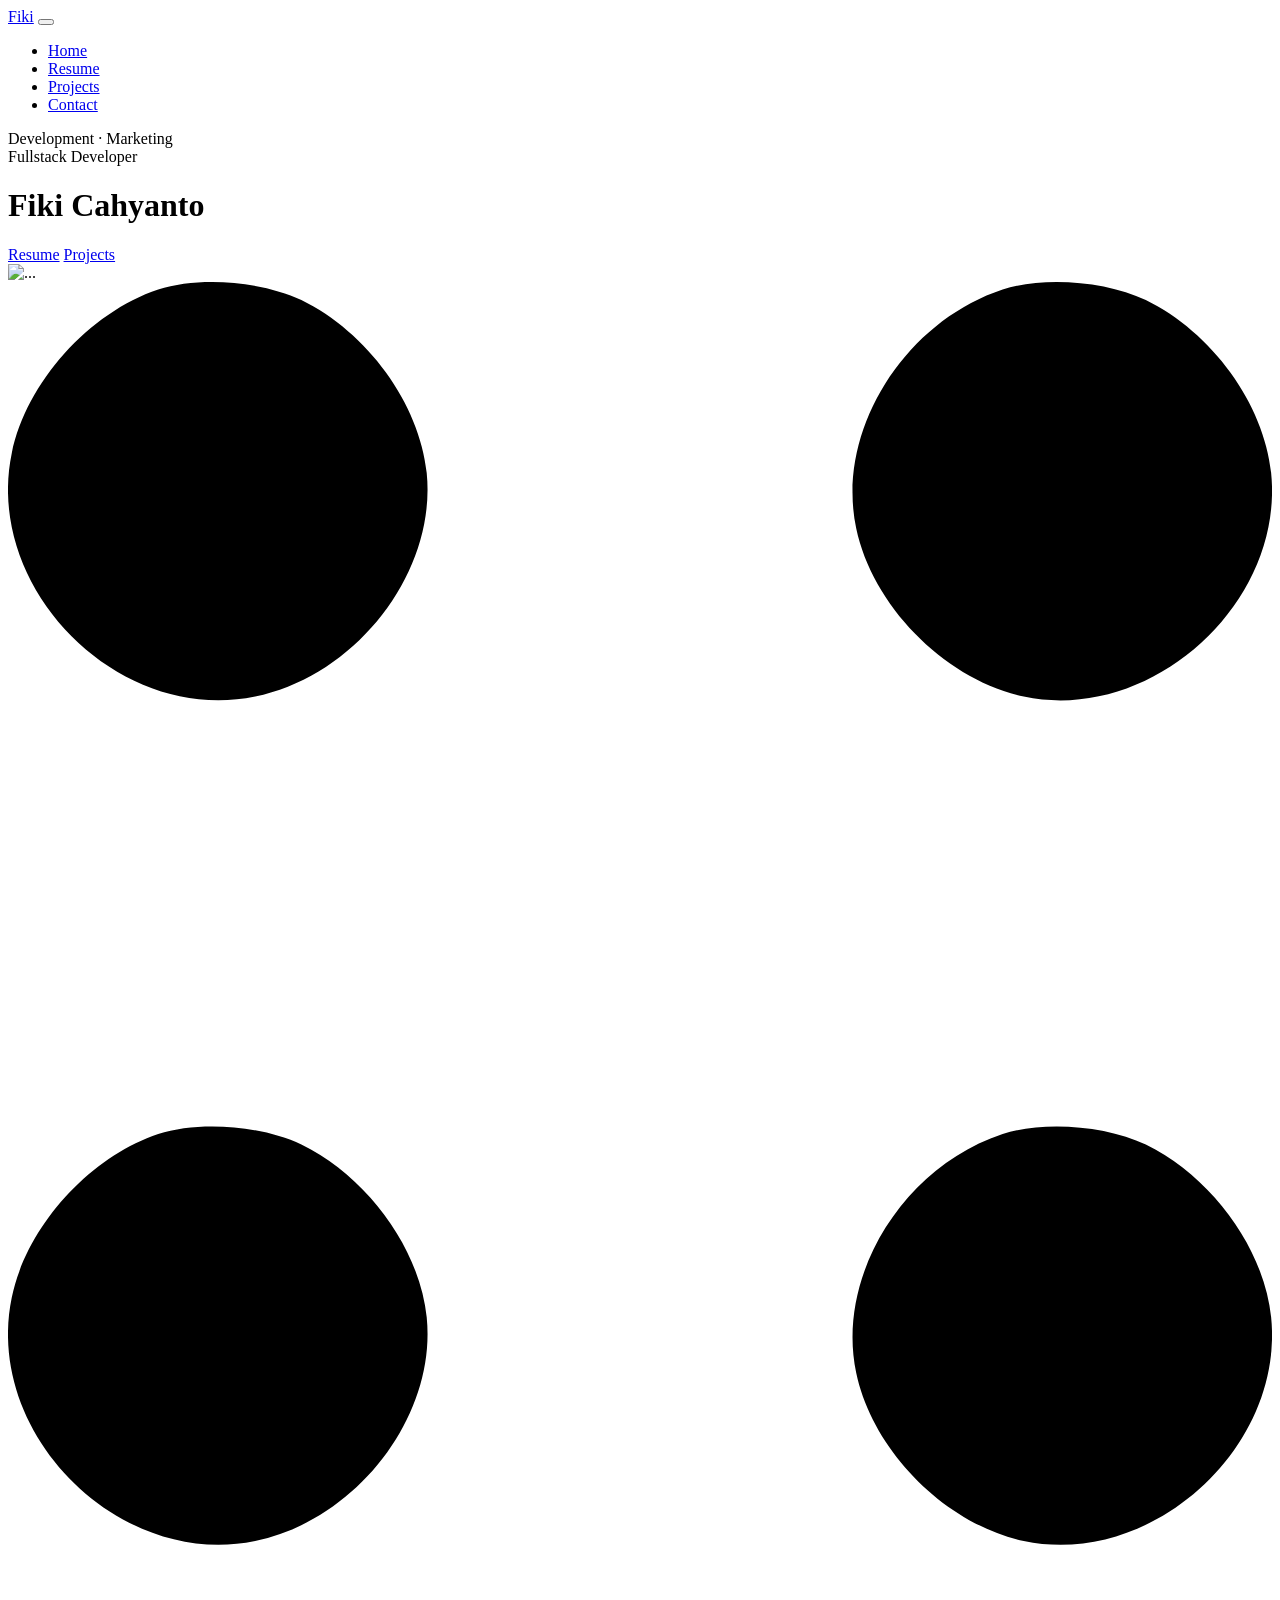
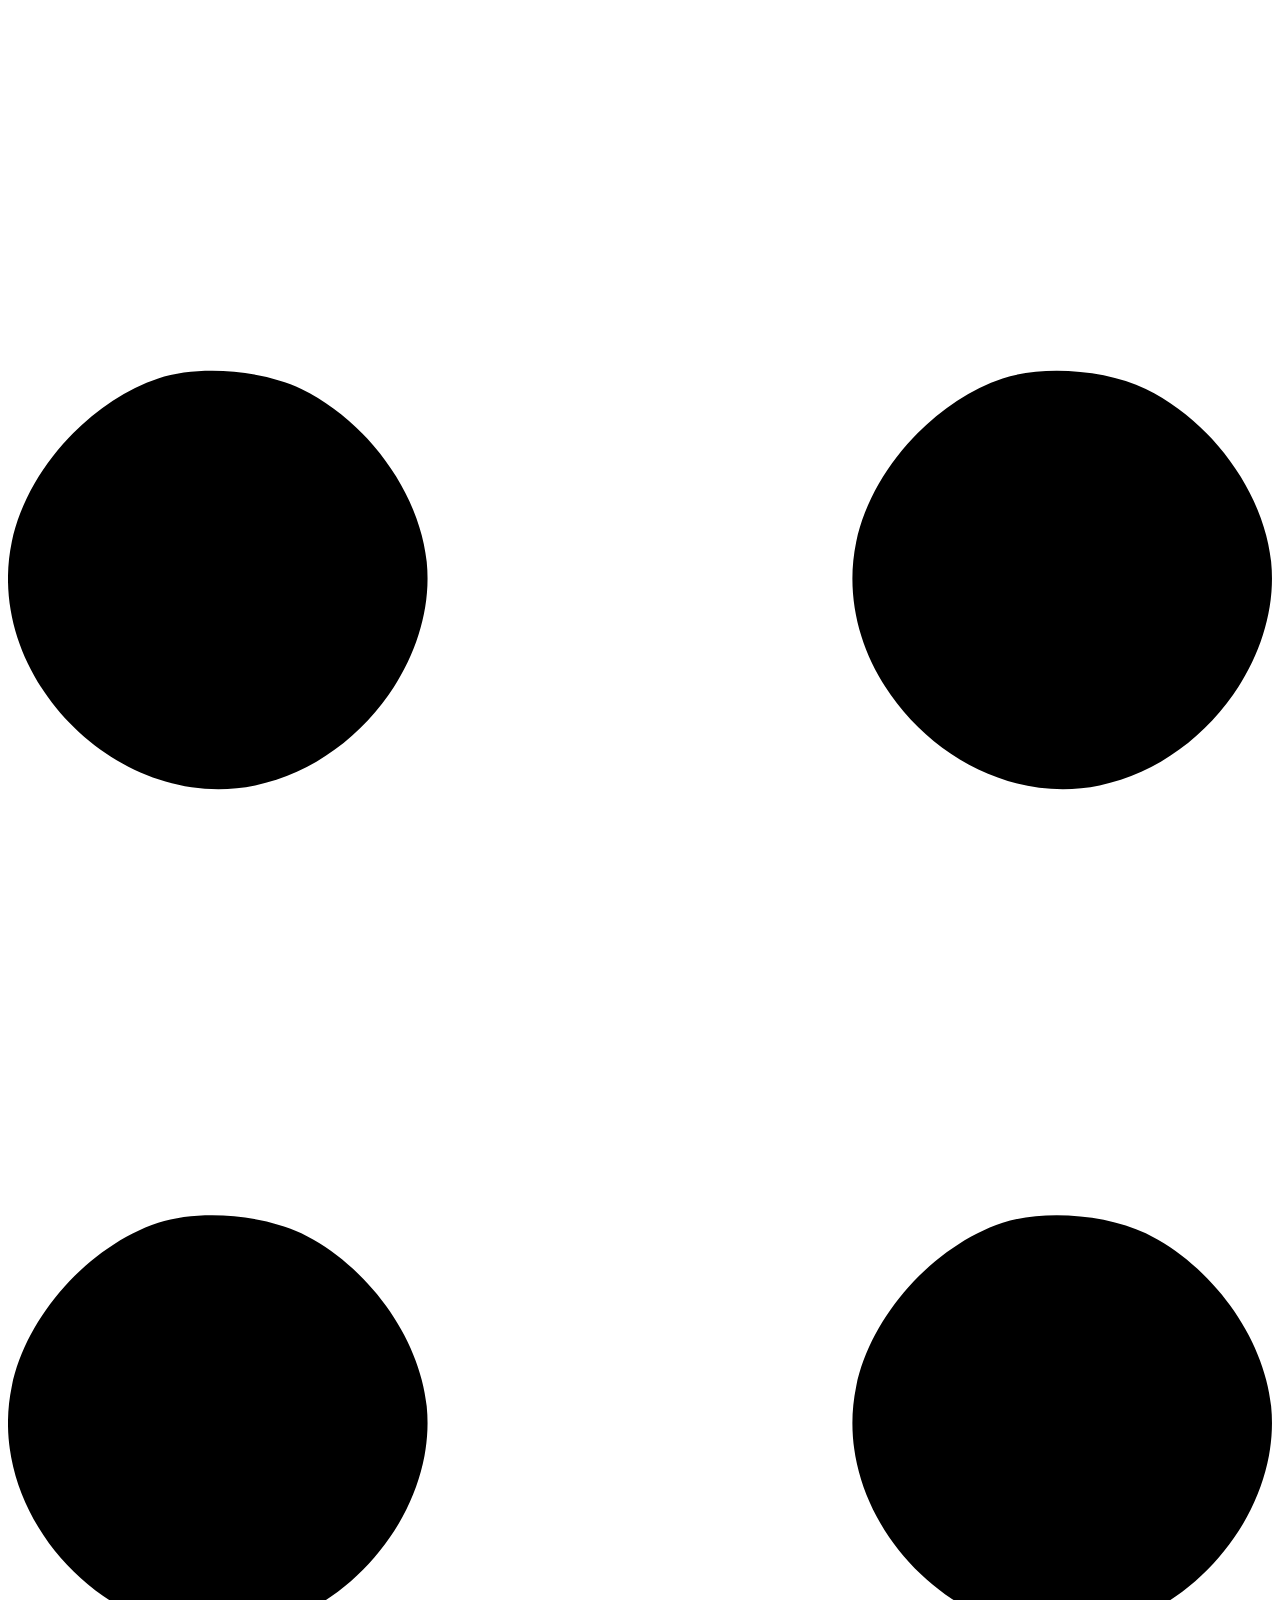
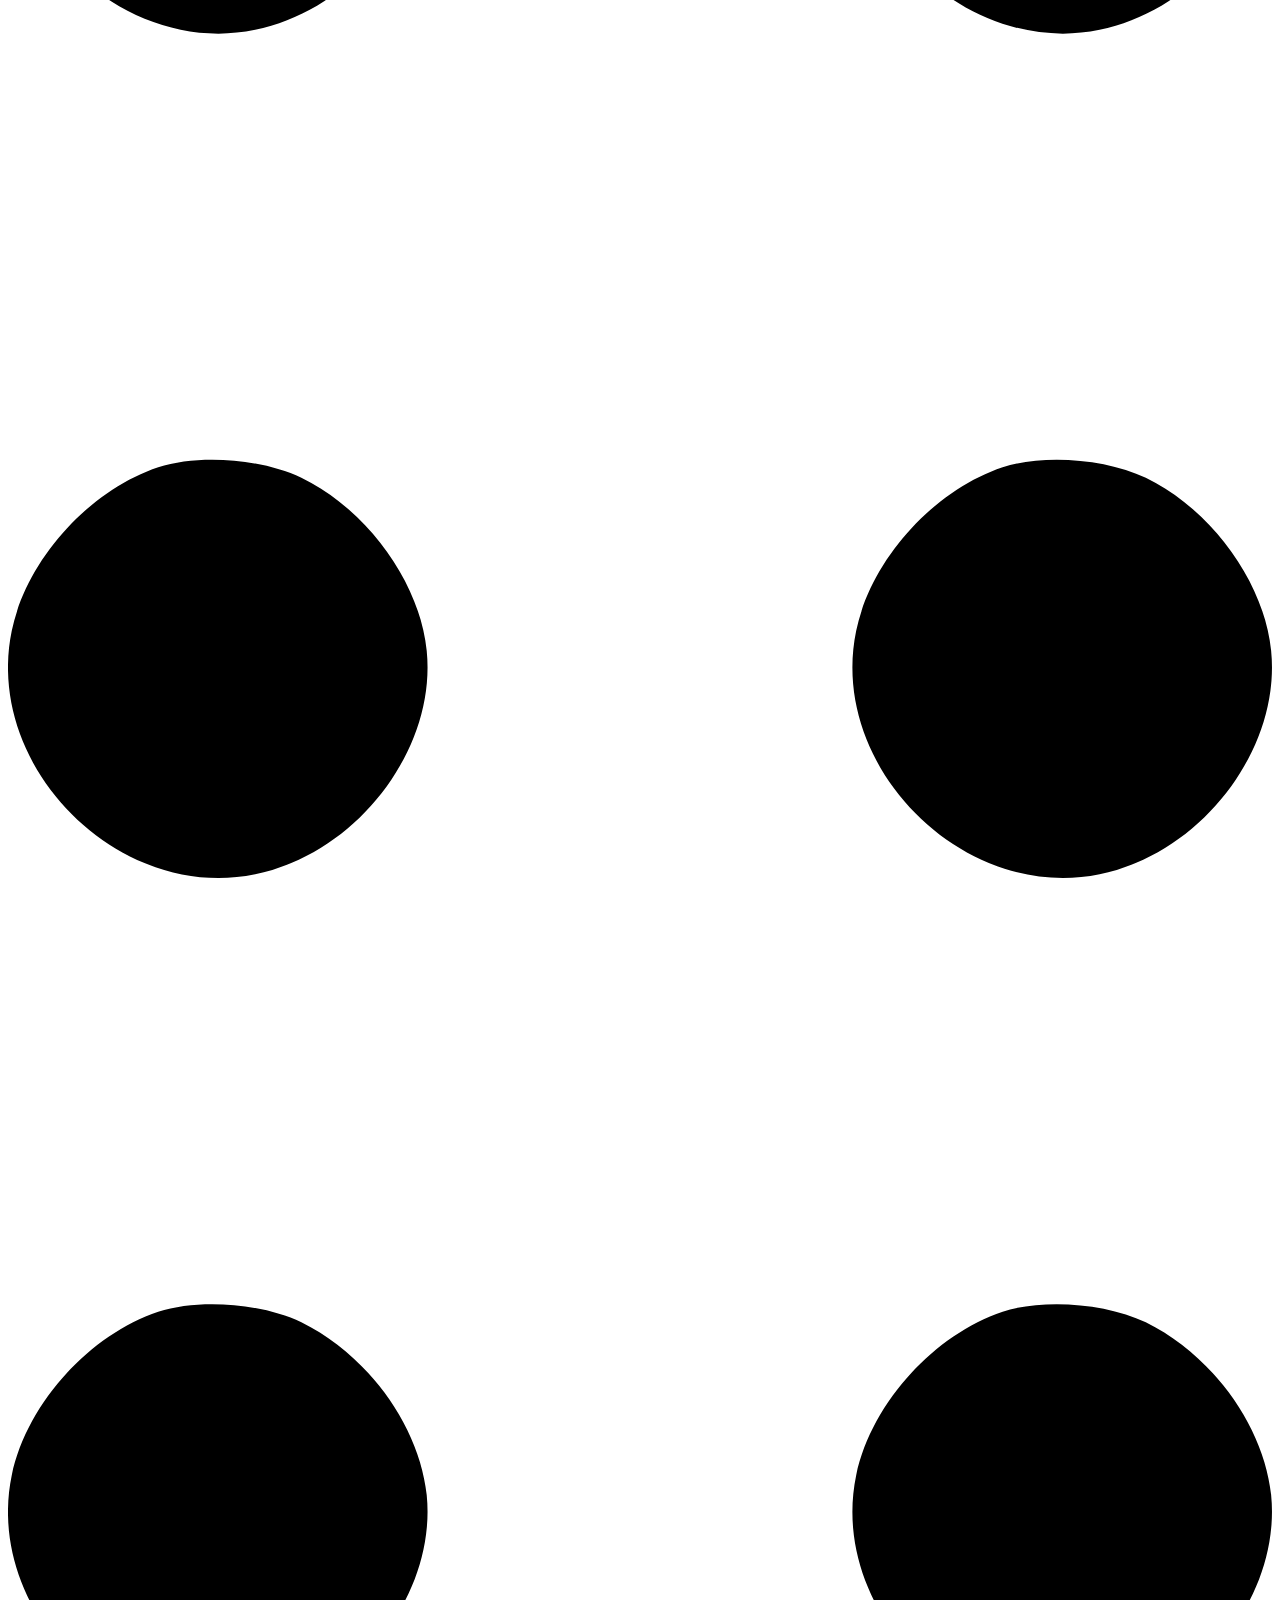
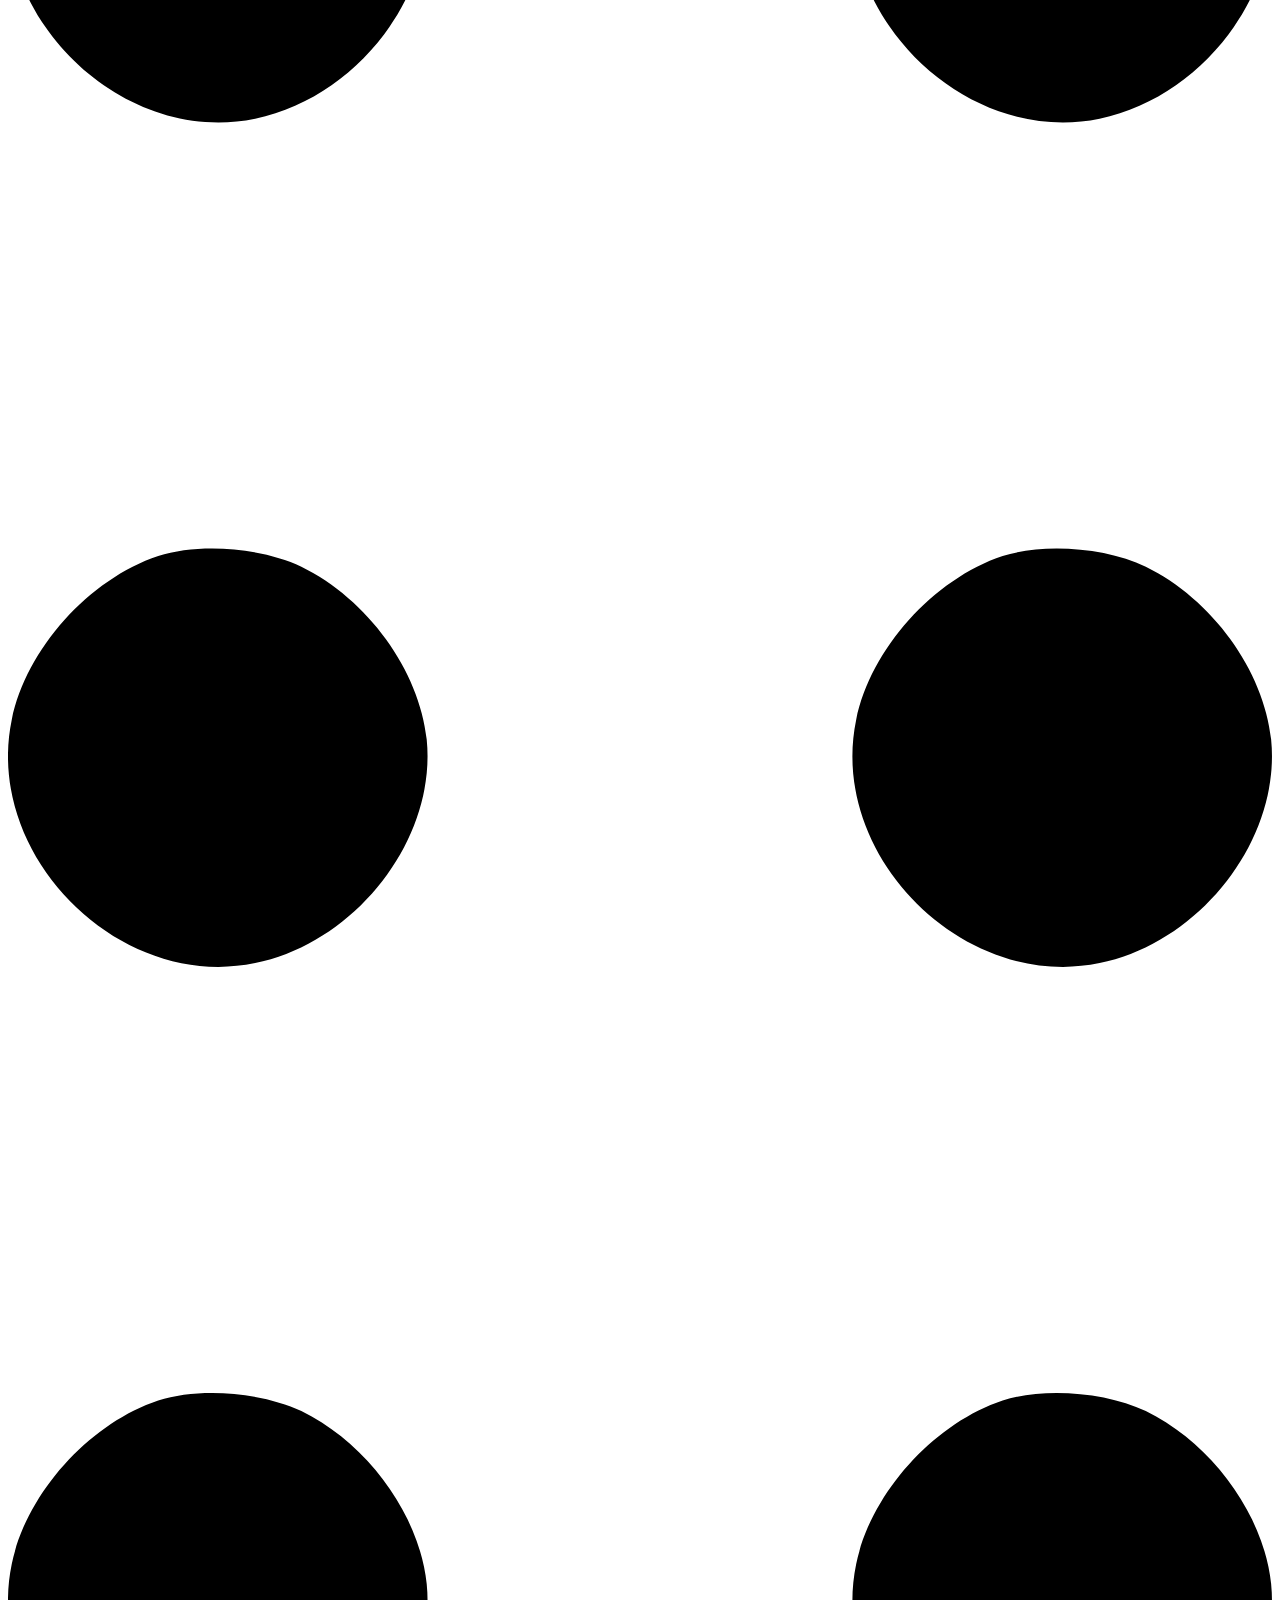
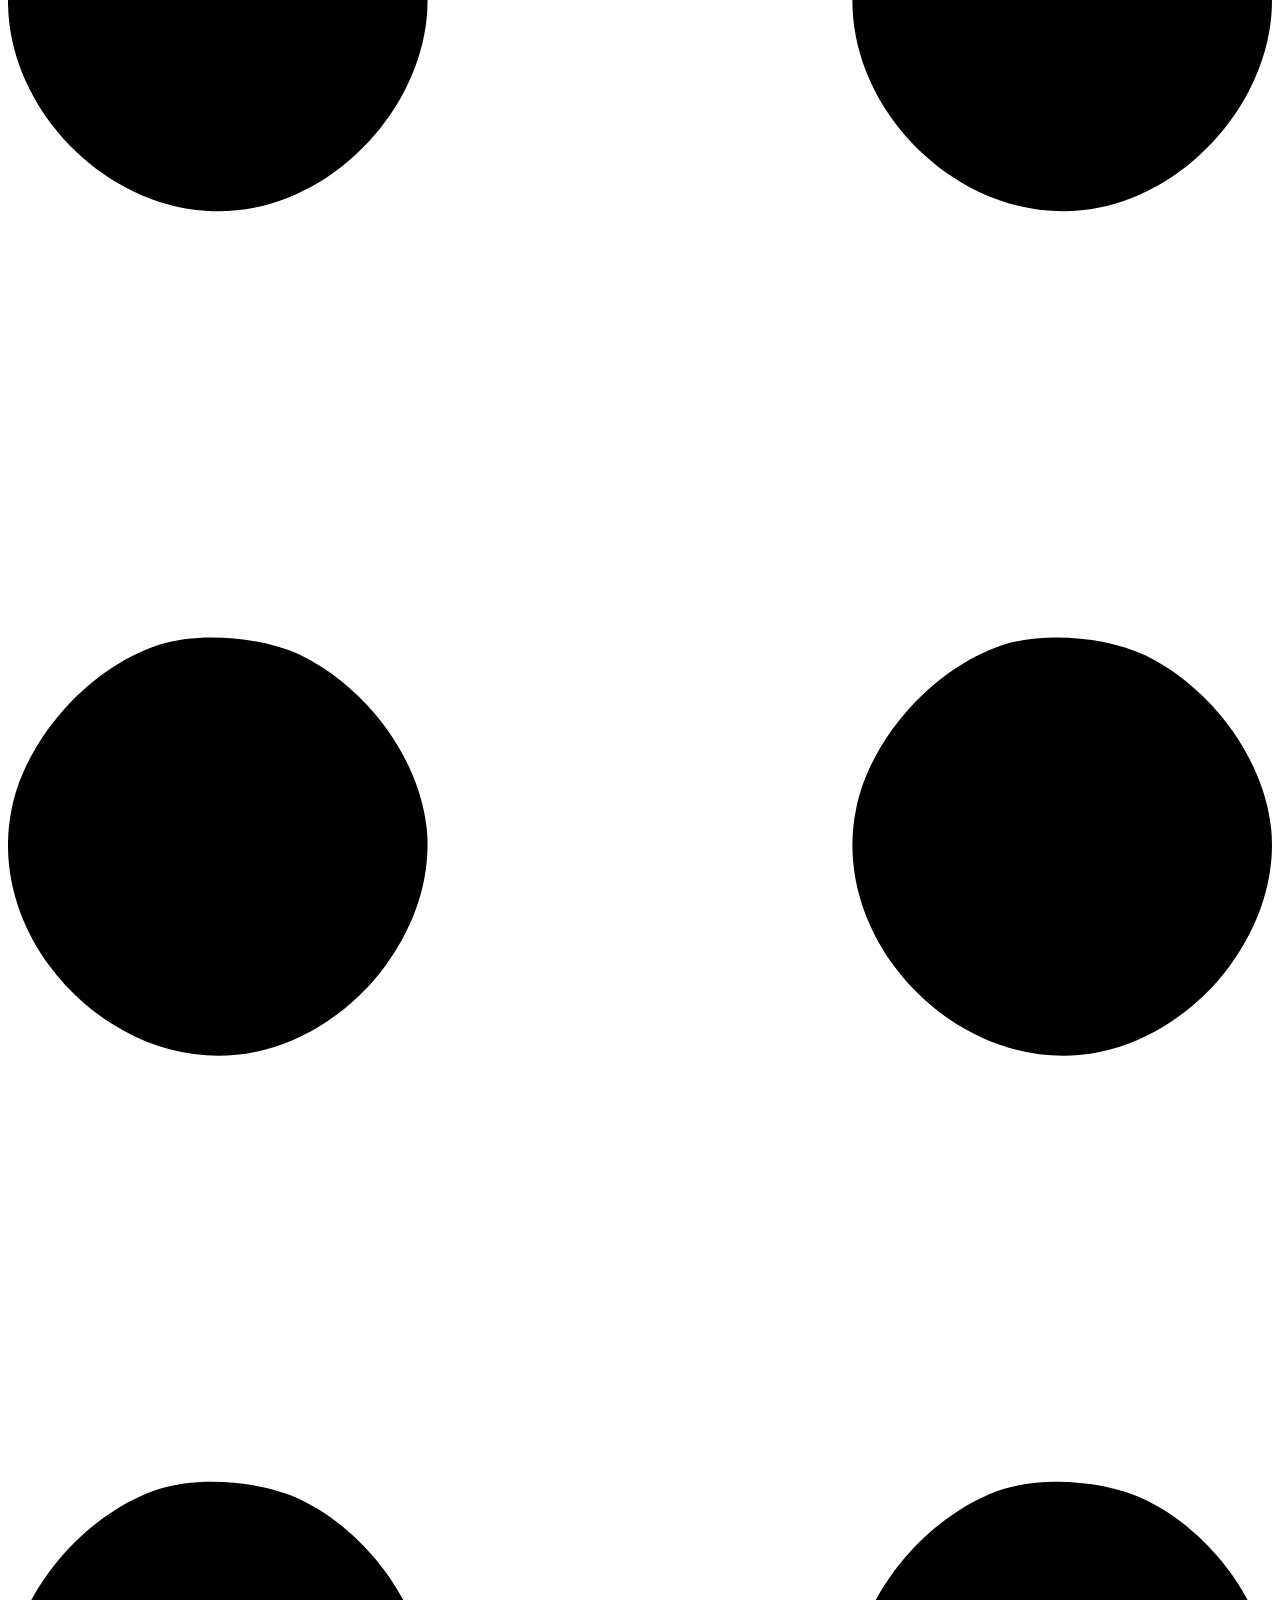
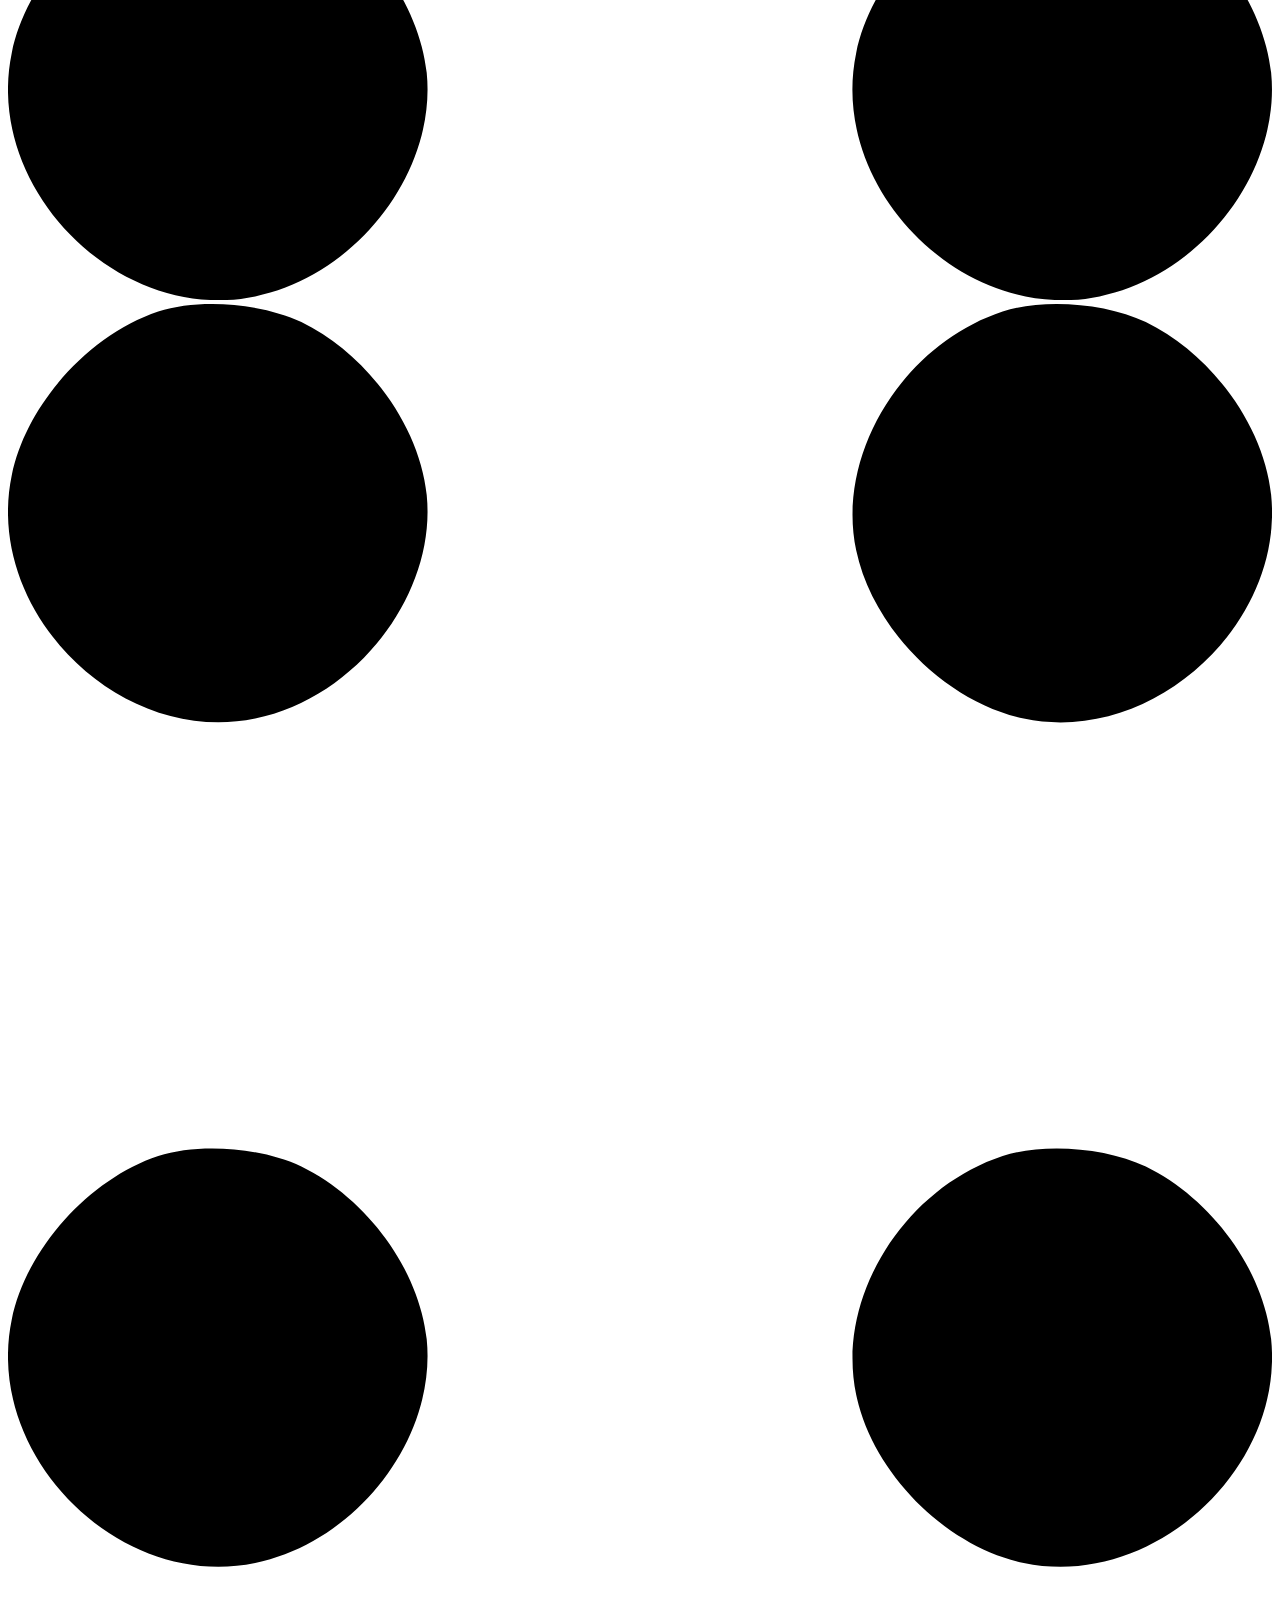
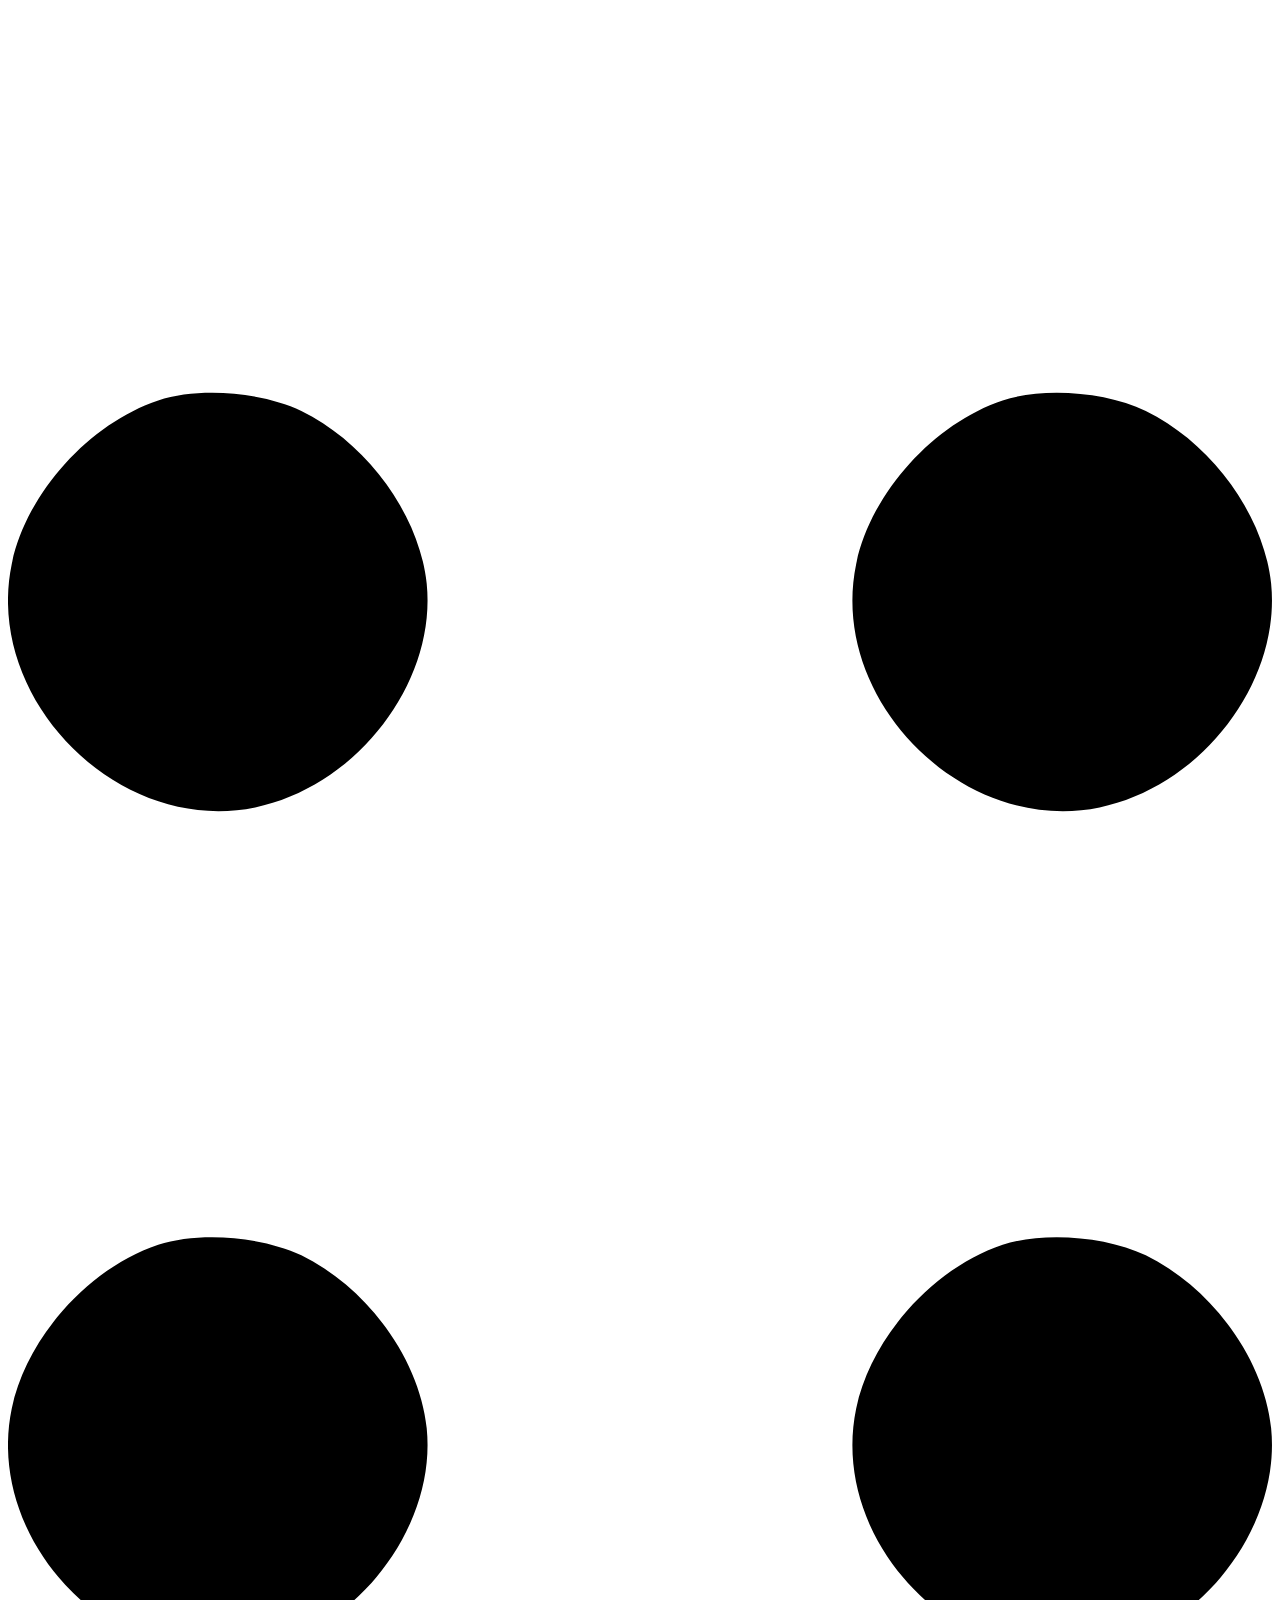
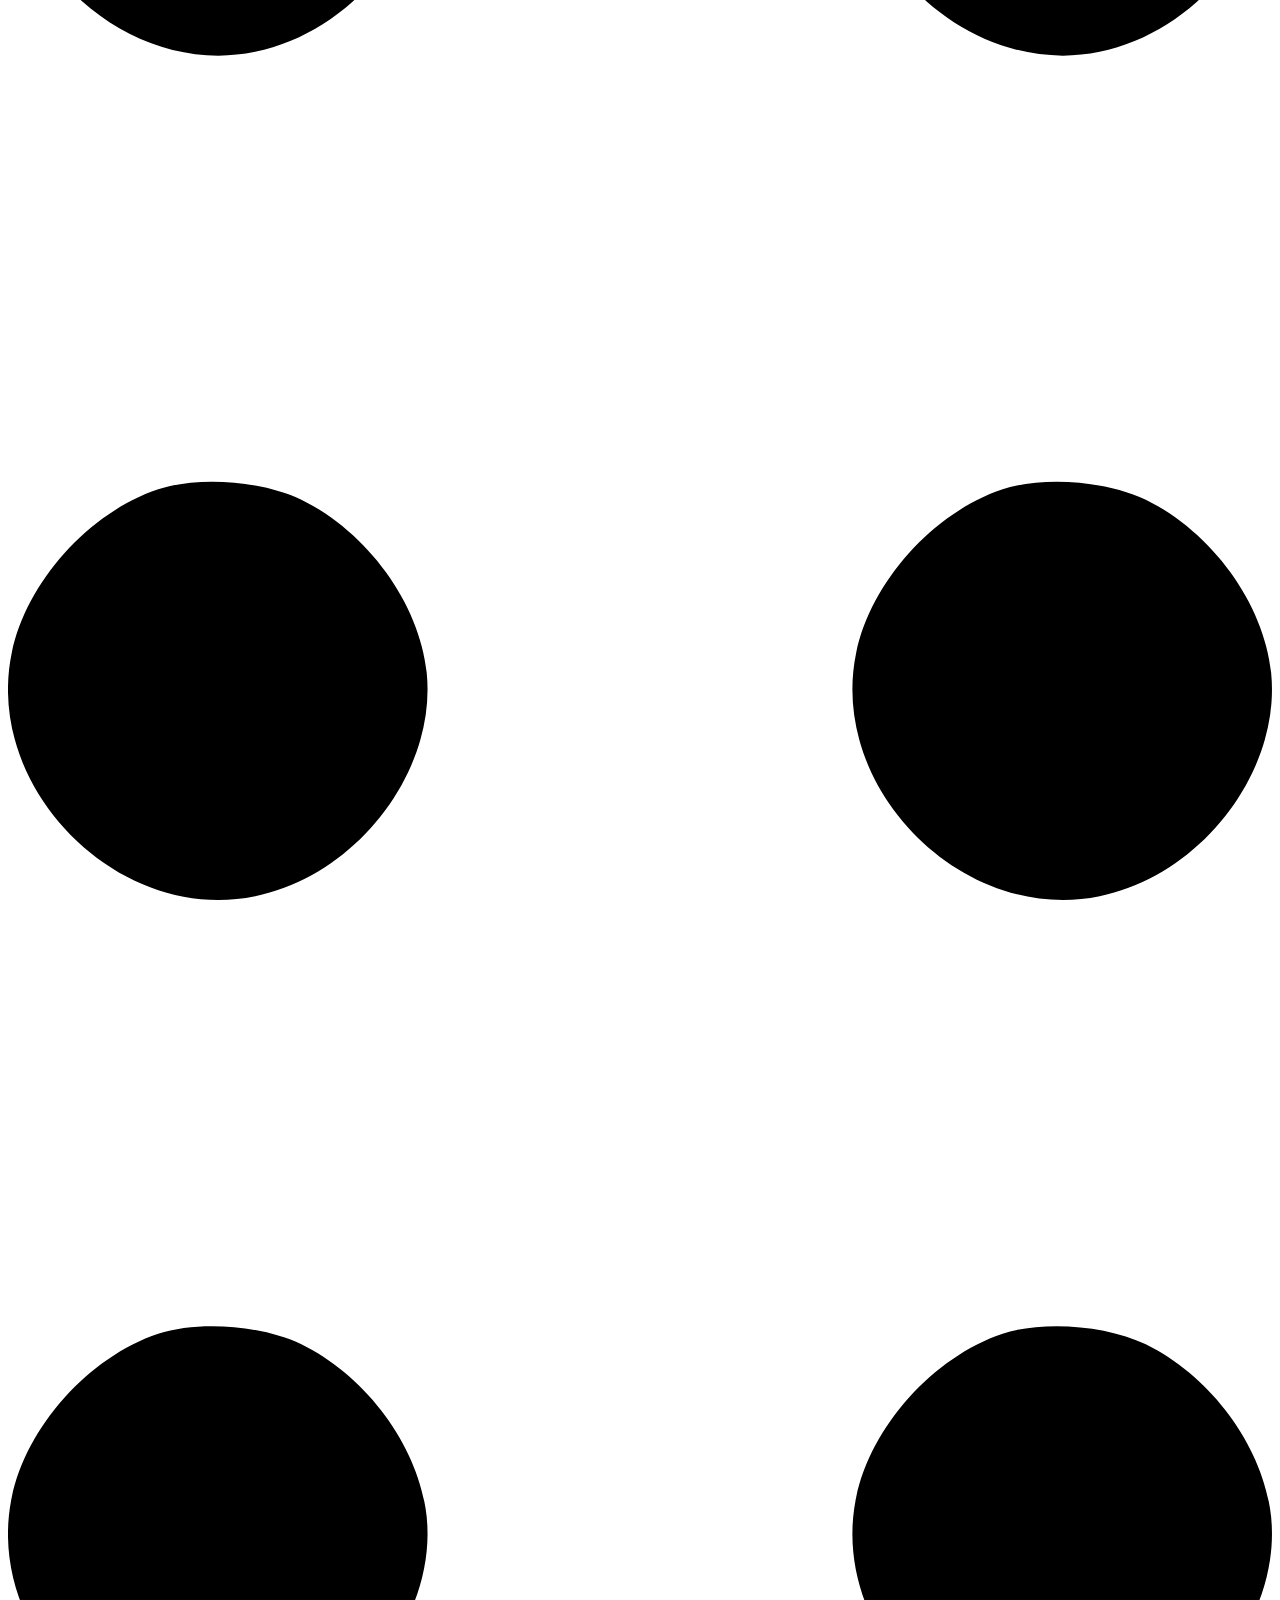
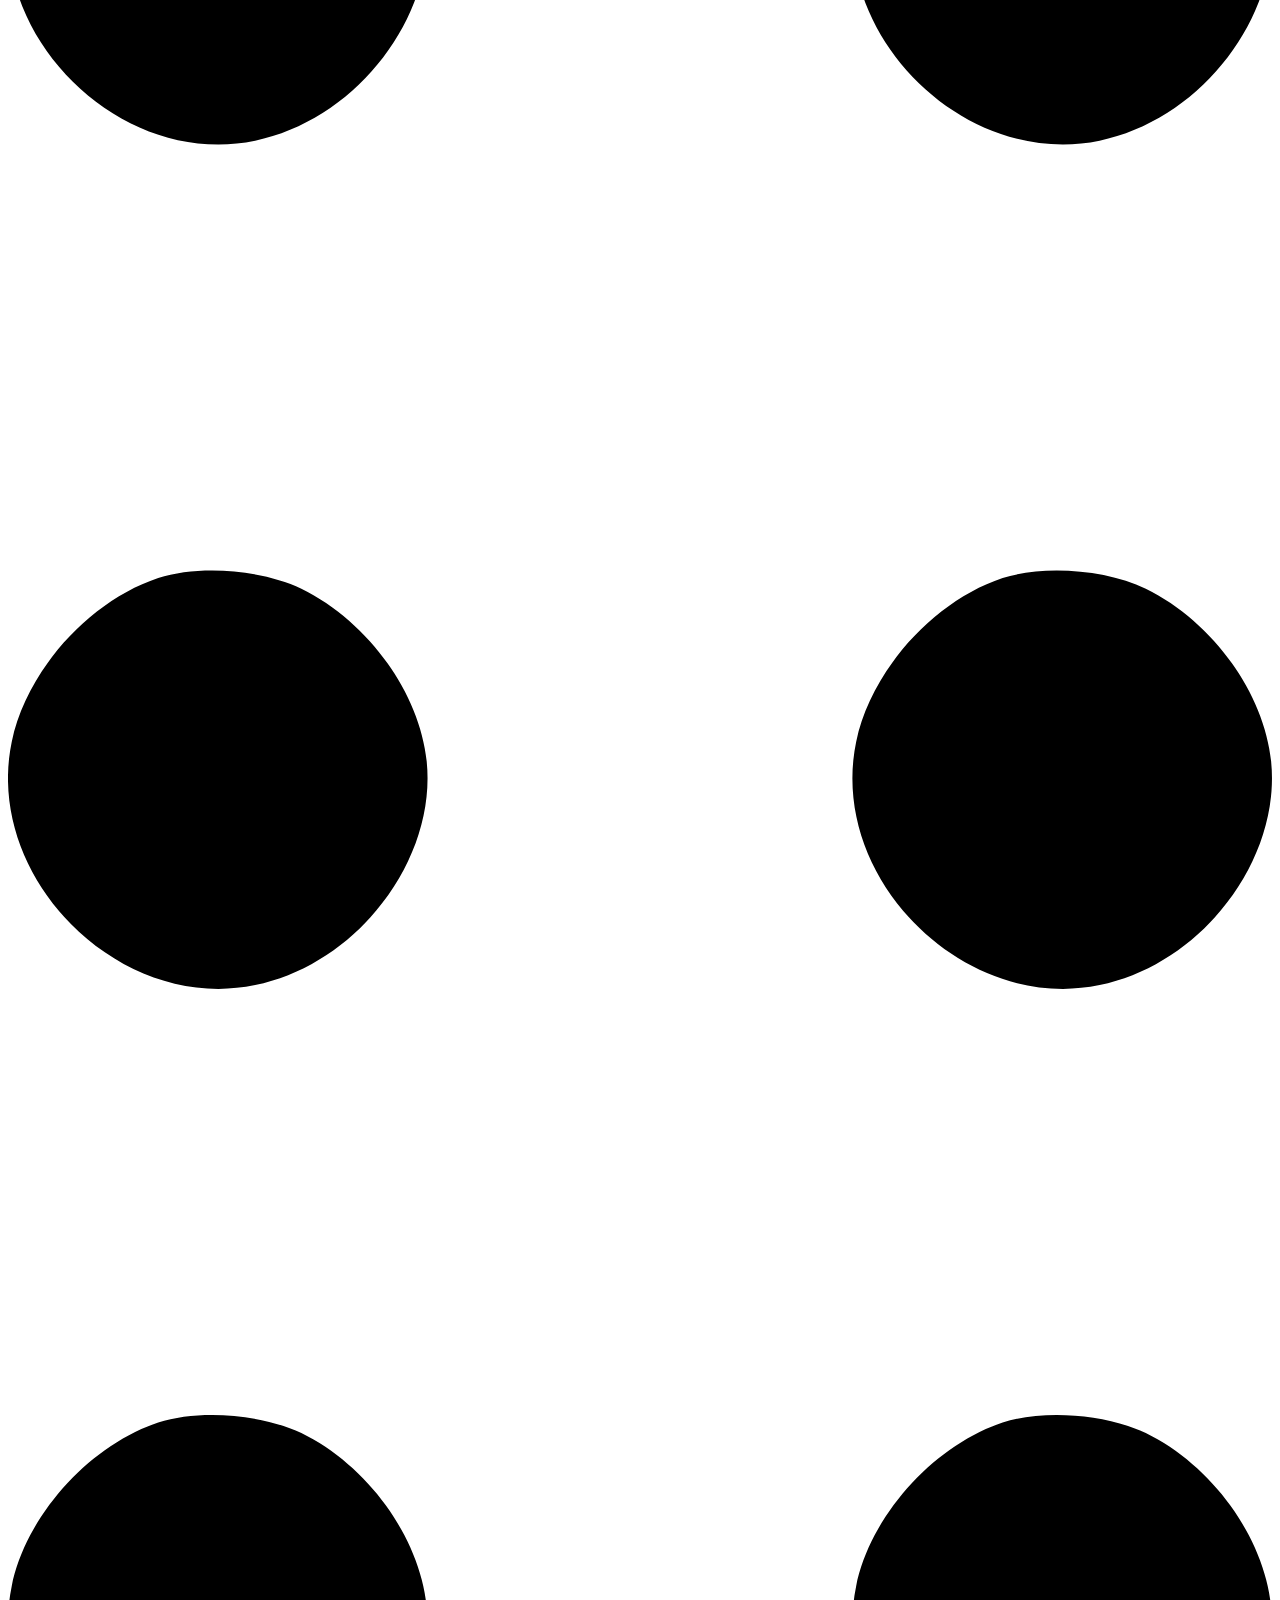
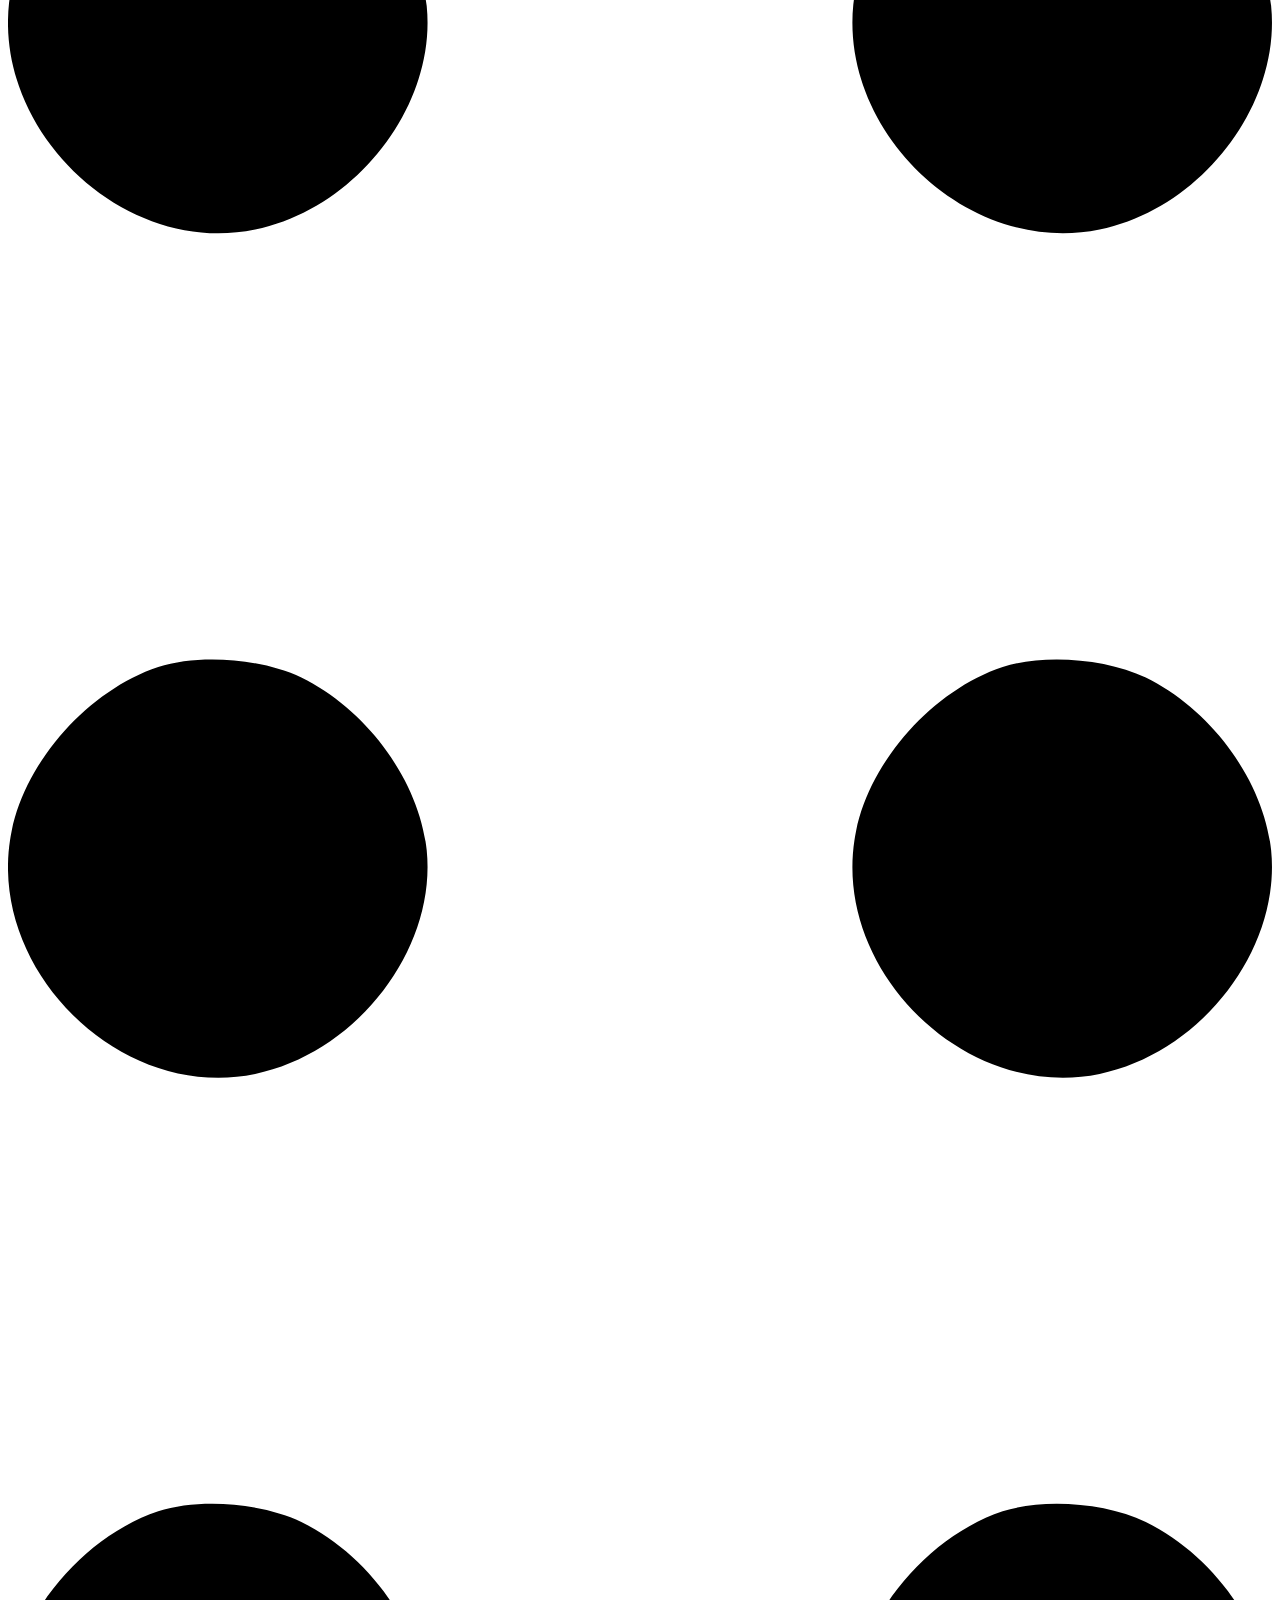
==== commit 8e26f765: "update myresume" ====
--- a/index.html
+++ b/index.html
@@ -5,7 +5,7 @@
         <meta name="viewport" content="width=device-width, initial-scale=1, shrink-to-fit=no" />
         <meta name="description" content="" />
         <meta name="author" content="" />
-        <title>Personal - Start Bootstrap Theme</title>
+        <title>Fiki Cahyanto</title>
         <!-- Favicon-->
         <link rel="icon" type="image/x-icon" href="assets/favicon.ico" />
         <!-- Custom Google font-->
@@ -22,7 +22,7 @@
             <!-- Navigation-->
             <nav class="navbar navbar-expand-lg navbar-light bg-white py-3">
                 <div class="container px-5">
-                    <a class="navbar-brand" href="index.html"><span class="fw-bolder text-primary">Fiki Cahyanto</span></a>
+                    <a class="navbar-brand" href="index.html"><span class="fw-bolder text-primary">Fiki</span></a>
                     <button class="navbar-toggler" type="button" data-bs-toggle="collapse" data-bs-target="#navbarSupportedContent" aria-controls="navbarSupportedContent" aria-expanded="false" aria-label="Toggle navigation"><span class="navbar-toggler-icon"></span></button>
                     <div class="collapse navbar-collapse" id="navbarSupportedContent">
                         <ul class="navbar-nav ms-auto mb-2 mb-lg-0 small fw-bolder">
@@ -42,8 +42,8 @@
                             <!-- Header text content-->
                             <div class="text-center text-xxl-start">
                                 <div class="badge bg-gradient-primary-to-secondary text-white mb-4"><div class="text-uppercase">Development &middot; Marketing</div></div>
-                                <div class="fs-3 fw-light text-muted">I can help your business to</div>
-                                <h1 class="display-3 fw-bolder mb-5"><span class="text-gradient d-inline">Get online and grow fast</span></h1>
+                                <div class="fs-3 fw-light text-muted">Fullstack Developer</div>
+                                <h1 class="display-3 fw-bolder mb-5"><span class="text-gradient d-inline">Fiki Cahyanto</span></h1>
                                 <div class="d-grid gap-3 d-sm-flex justify-content-sm-center justify-content-xxl-start mb-3">
                                     <a class="btn btn-primary btn-lg px-5 py-3 me-sm-3 fs-6 fw-bolder" href="resume.html">Resume</a>
                                     <a class="btn btn-outline-dark btn-lg px-5 py-3 fs-6 fw-bolder" href="projects.html">Projects</a>
@@ -54,8 +54,6 @@
                             <!-- Header profile picture-->
                             <div class="d-flex justify-content-center mt-5 mt-xxl-0">
                                 <div class="profile bg-gradient-primary-to-secondary">
-                                    <!-- TIP: For best results, use a photo with a transparent background like the demo example below-->
-                                    <!-- Watch a tutorial on how to do this on YouTube (link)-->
                                     <img class="profile-img" src="assets/profile.png" alt="..." />
                                     <div class="dots-1">
                                         <!-- SVG Dots-->
@@ -182,12 +180,12 @@
                         <div class="col-xxl-8">
                             <div class="text-center my-5">
                                 <h2 class="display-5 fw-bolder"><span class="text-gradient d-inline">About Me</span></h2>
-                                <p class="lead fw-light mb-4">My name is Fiki Cahyanto.</p>
-                                <p class="text-muted">Lorem ipsum dolor sit amet, consectetur adipisicing elit. Fugit dolorum itaque qui unde quisquam consequatur autem. Eveniet quasi nobis aliquid cumque officiis sed rem iure ipsa! Praesentium ratione atque dolorem?</p>
+                                <p class="lead fw-light mb-4">I'm Fiki Cahyanto.</p>
+                                <p class="text-muted">A highly motivated and detail-oriented programmer with a strong foundation in software development, passionate about writing clean, efficient code and help solving problems. Experienced in building web using modern frameworks and technologies. Committed to continuous learning and contributing to impactful projects.</p>
                                 <div class="d-flex justify-content-center fs-2 gap-4">
                                     <a class="text-gradient" href="#!"><i class="bi bi-twitter"></i></a>
-                                    <a class="text-gradient" href="#!"><i class="bi bi-linkedin"></i></a>
-                                    <a class="text-gradient" href="#!"><i class="bi bi-github"></i></a>
+                                    <a class="text-gradient" href="https://id.linkedin.com/in/fiki-cahyanto-6066b8208"><i class="bi bi-linkedin"></i></a>
+                                    <a class="text-gradient" href="https://github.com/fikicahyanto"><i class="bi bi-github"></i></a>
                                 </div>
                             </div>
                         </div>
@@ -199,19 +197,12 @@
         <footer class="bg-white py-4 mt-auto">
             <div class="container px-5">
                 <div class="row align-items-center justify-content-between flex-column flex-sm-row">
-                    <div class="col-auto"><div class="small m-0">Copyright &copy; Your Website 2023</div></div>
-                    <div class="col-auto">
-                        <a class="small" href="#!">Privacy</a>
-                        <span class="mx-1">&middot;</span>
-                        <a class="small" href="#!">Terms</a>
-                        <span class="mx-1">&middot;</span>
-                        <a class="small" href="#!">Contact</a>
-                    </div>
+                    <div class="col-auto"><div class="small m-0">Copyright &copy; Fiki Cahyanto</div></div>
                 </div>
             </div>
         </footer>
         <!-- Bootstrap core JS-->
-        <script src="https://cdn.jsdelivr.net/npm/bootstrap@5.2.3/dist/js/bootstrap.bundle.min.js"></script>
+        <script src="js/bootstrap.bundle.min.js"></script>
         <!-- Core theme JS-->
         <script src="js/scripts.js"></script>
     </body>
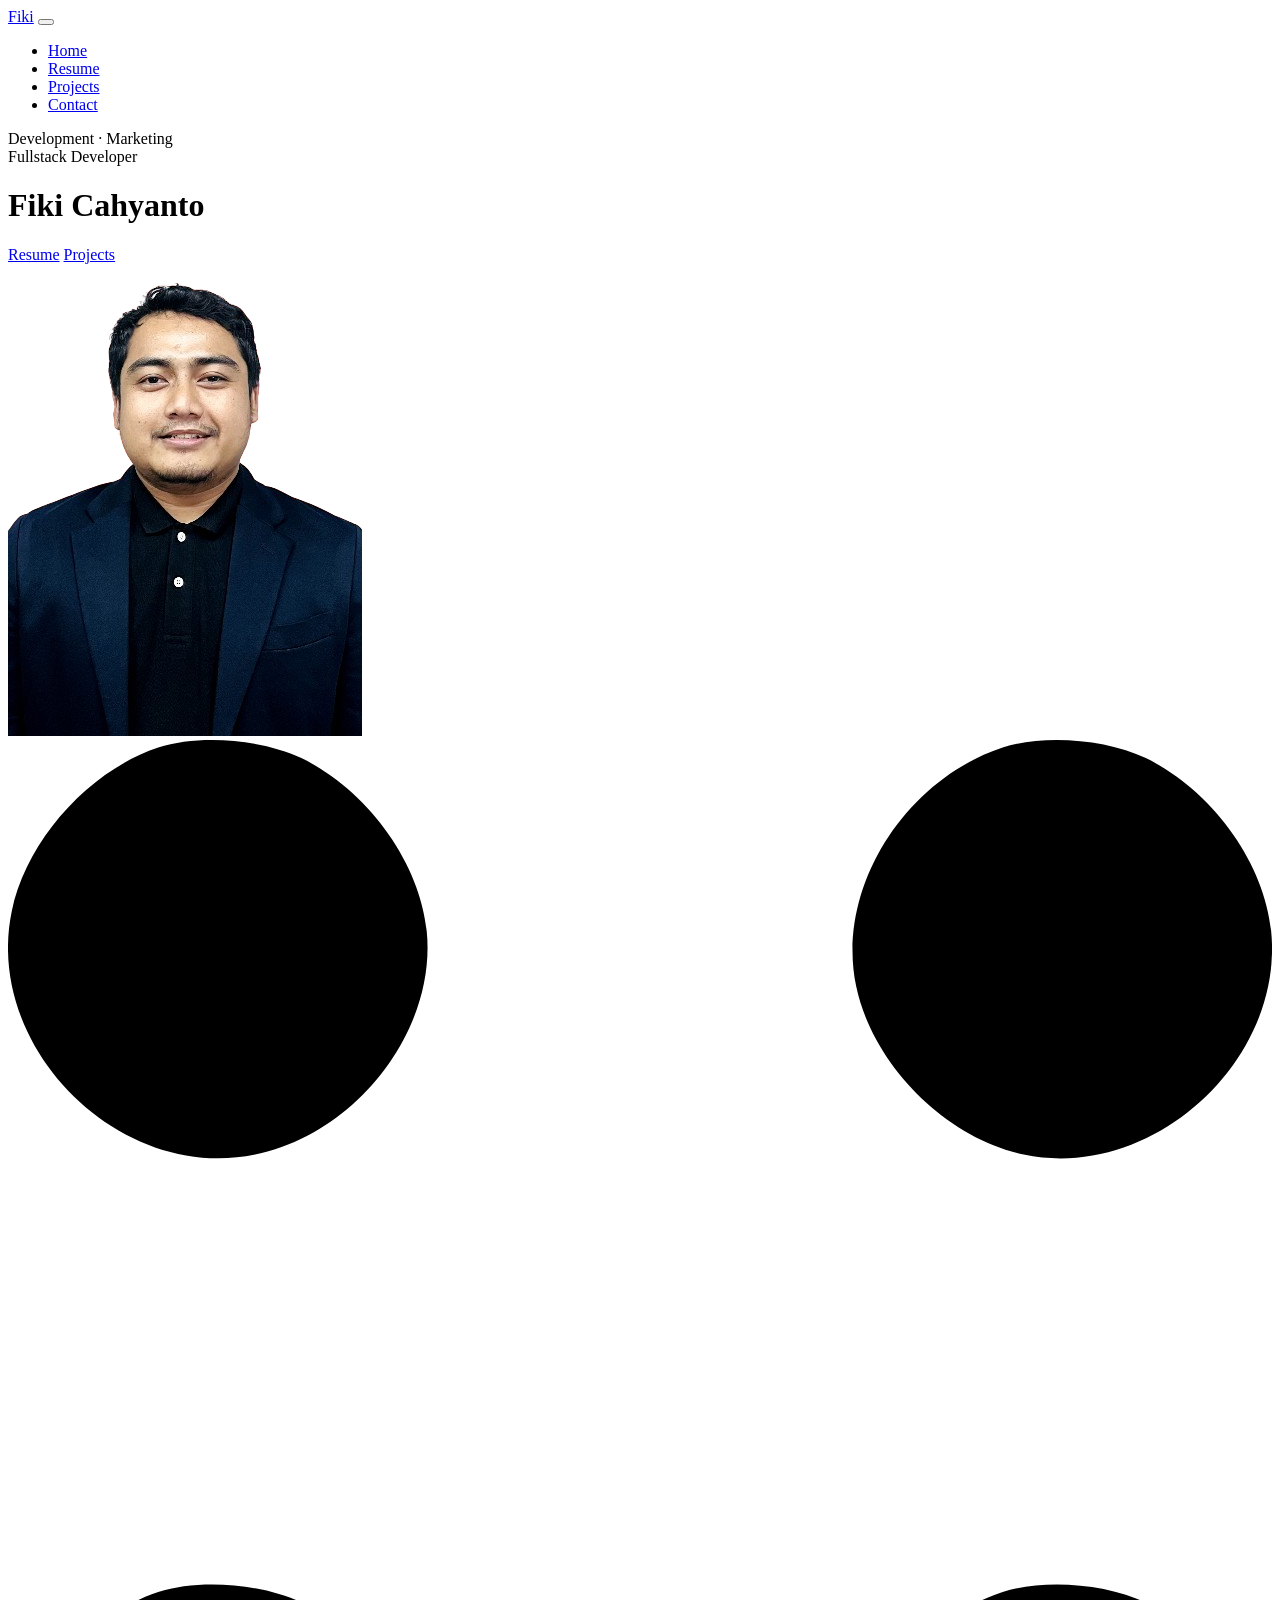
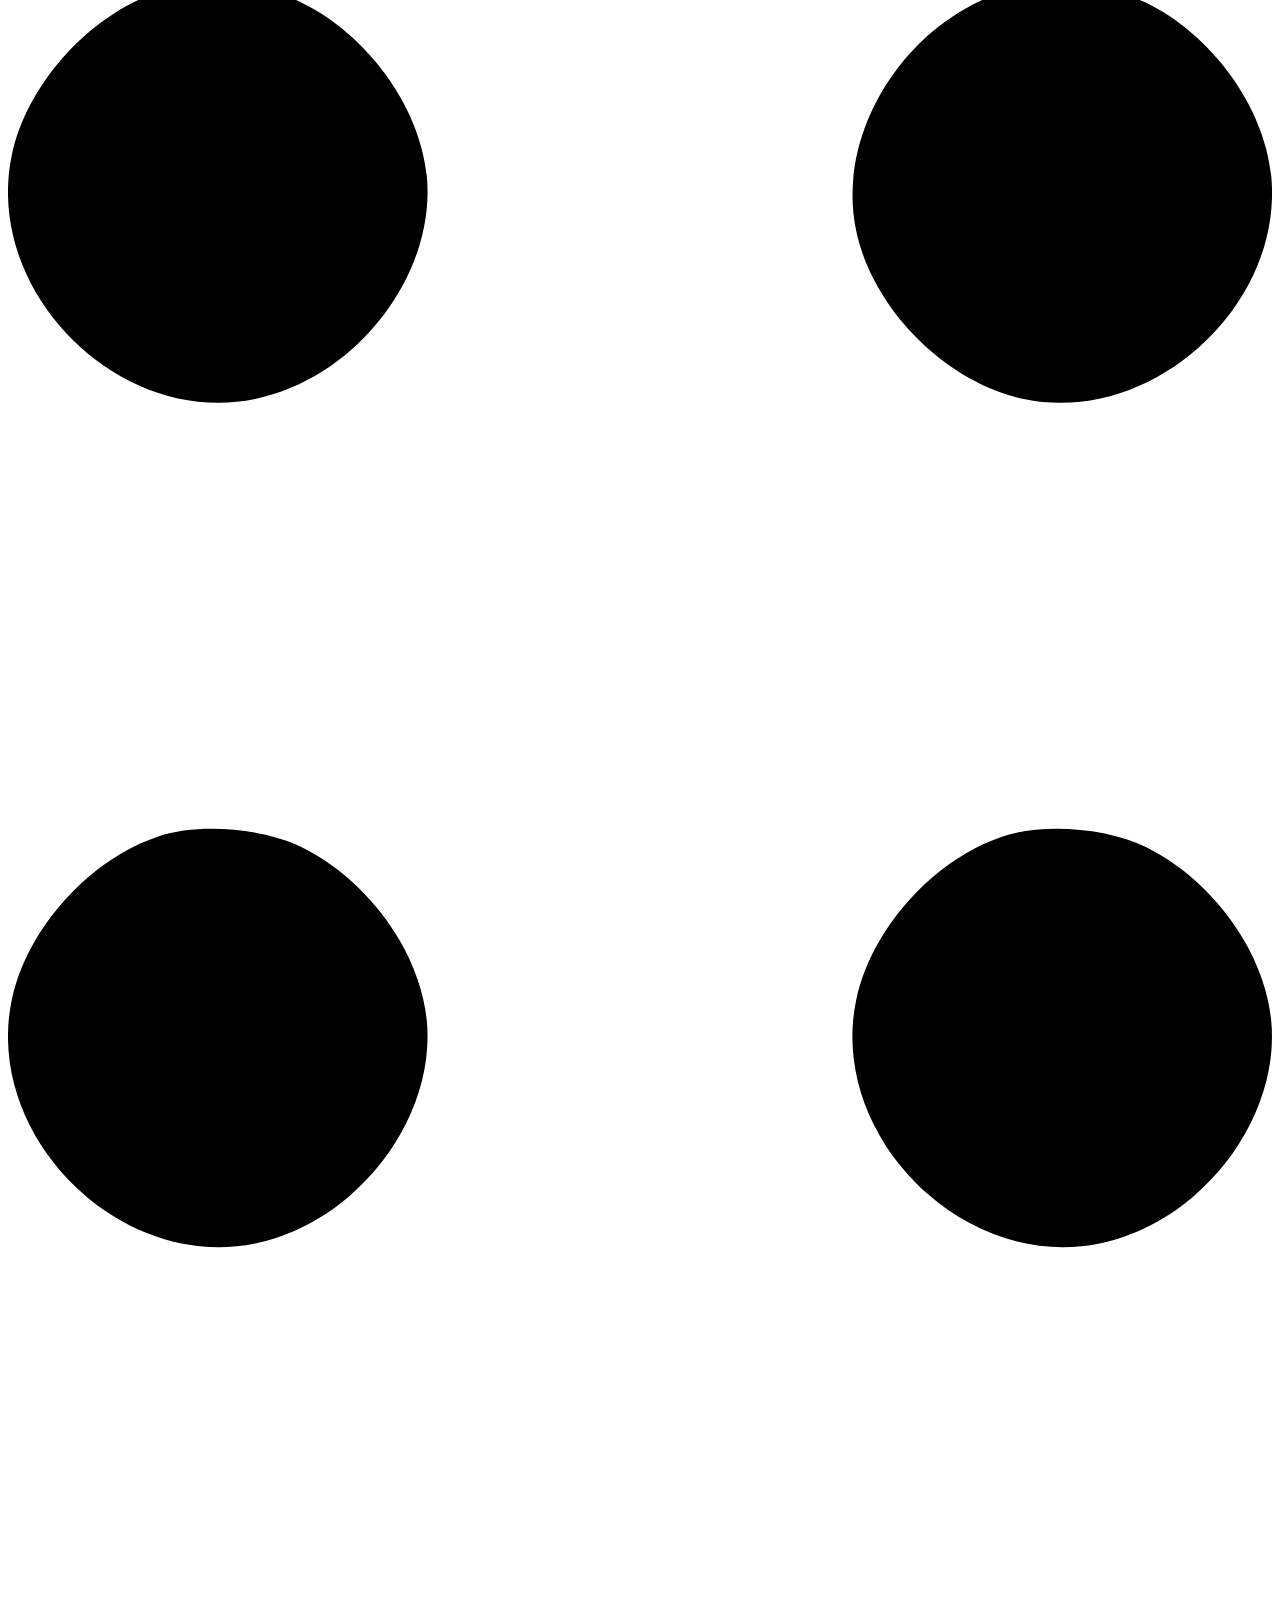
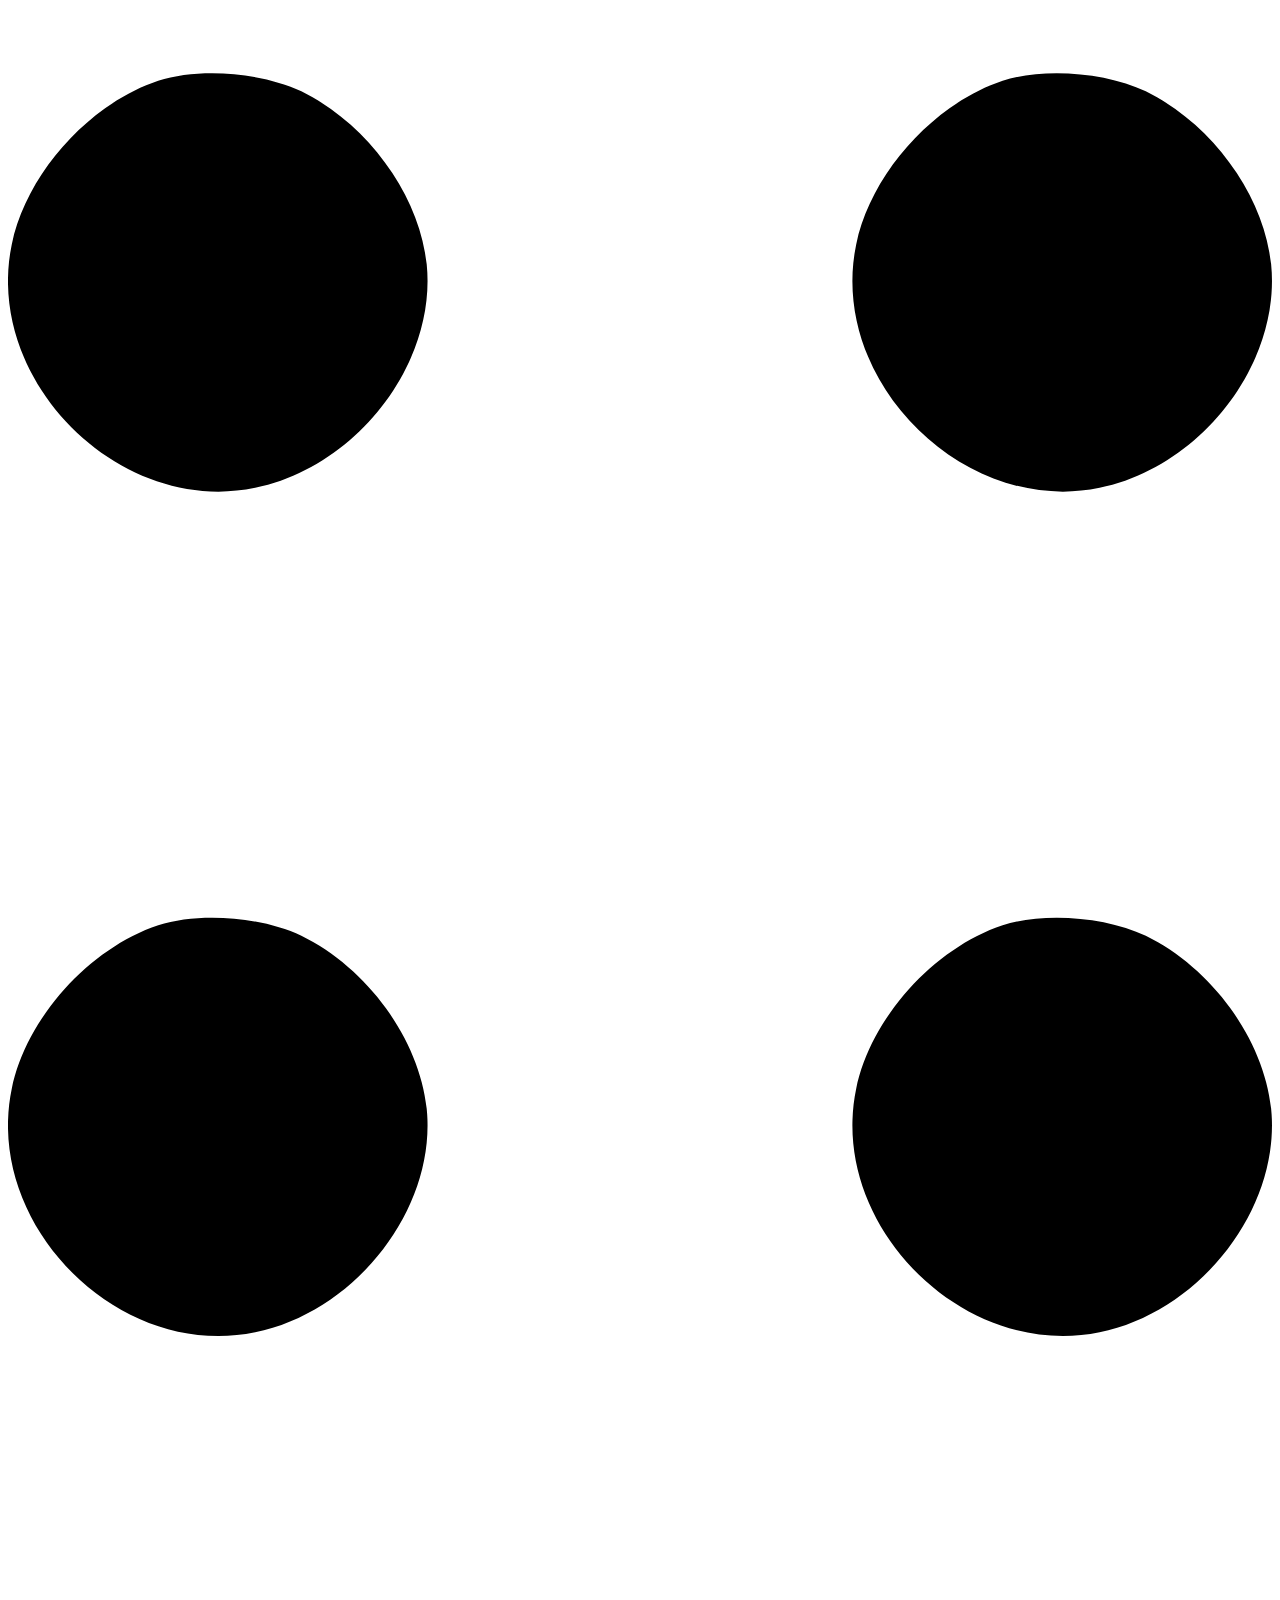
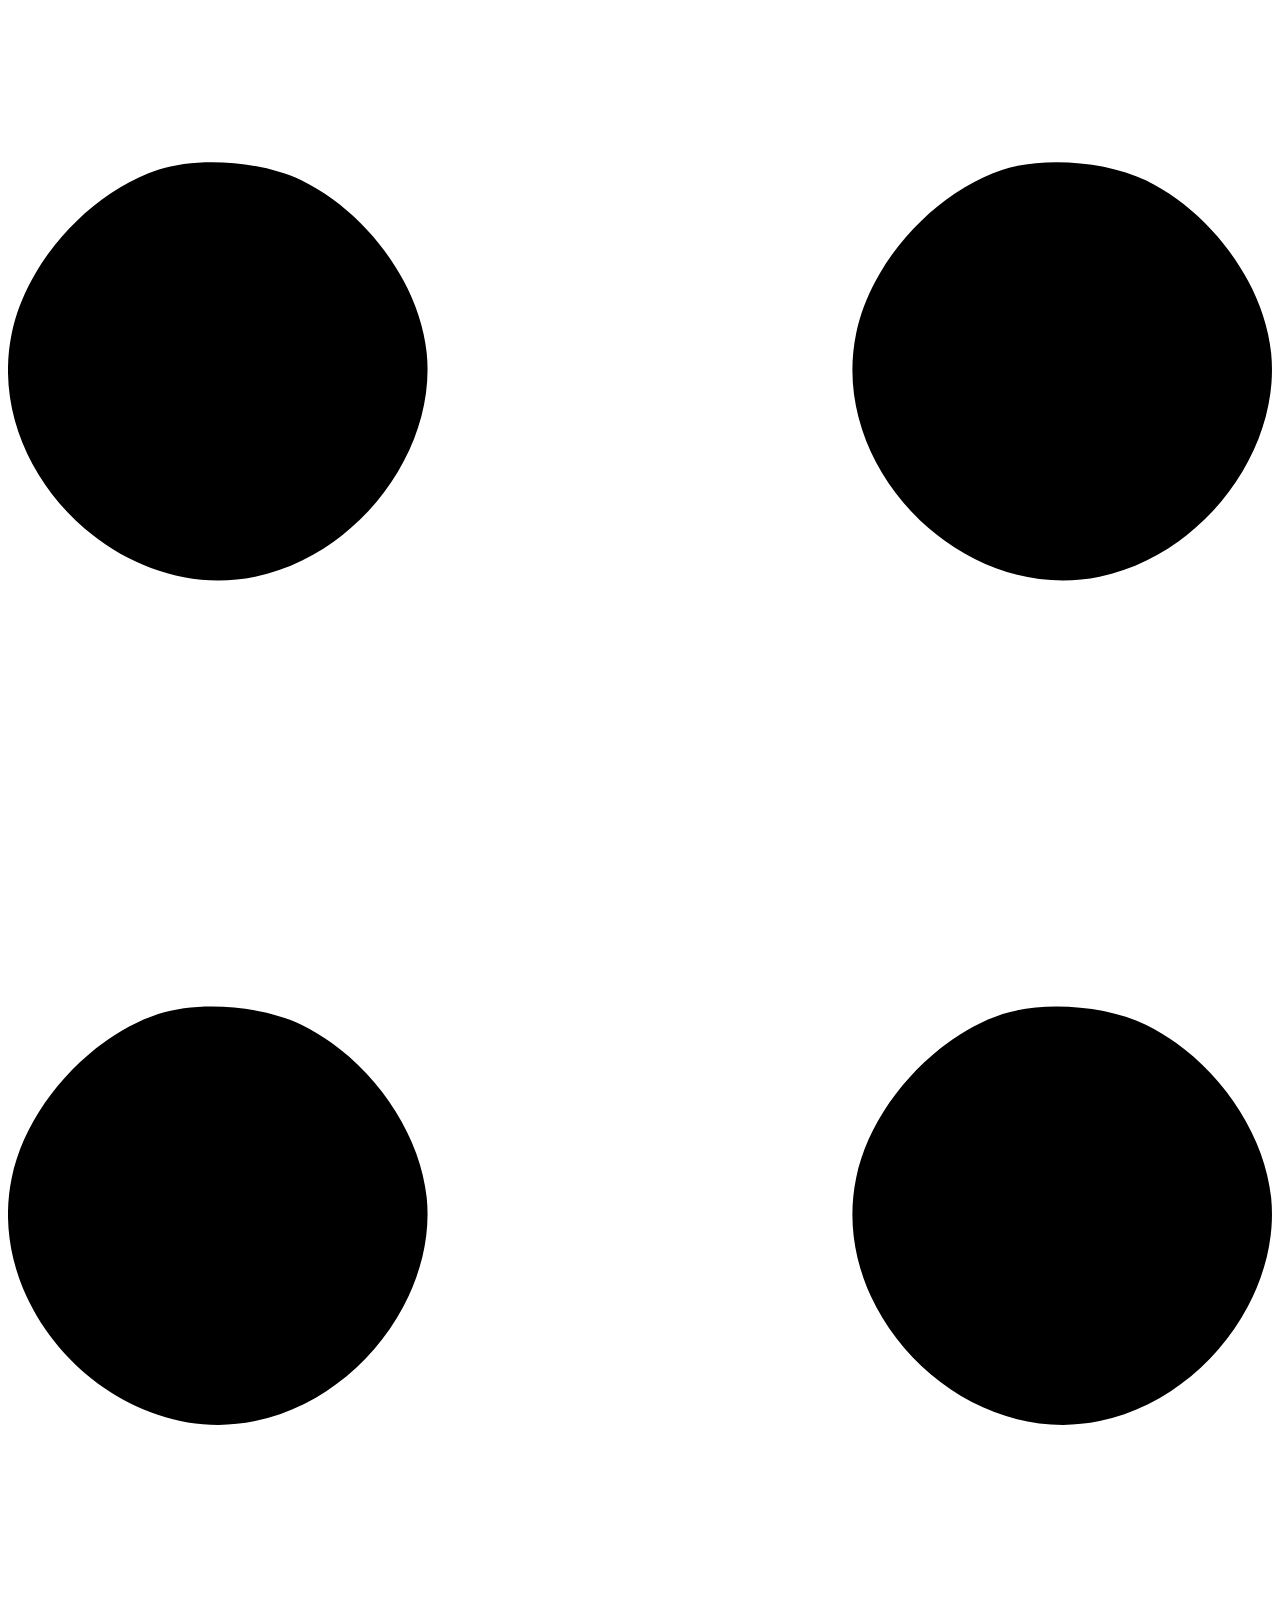
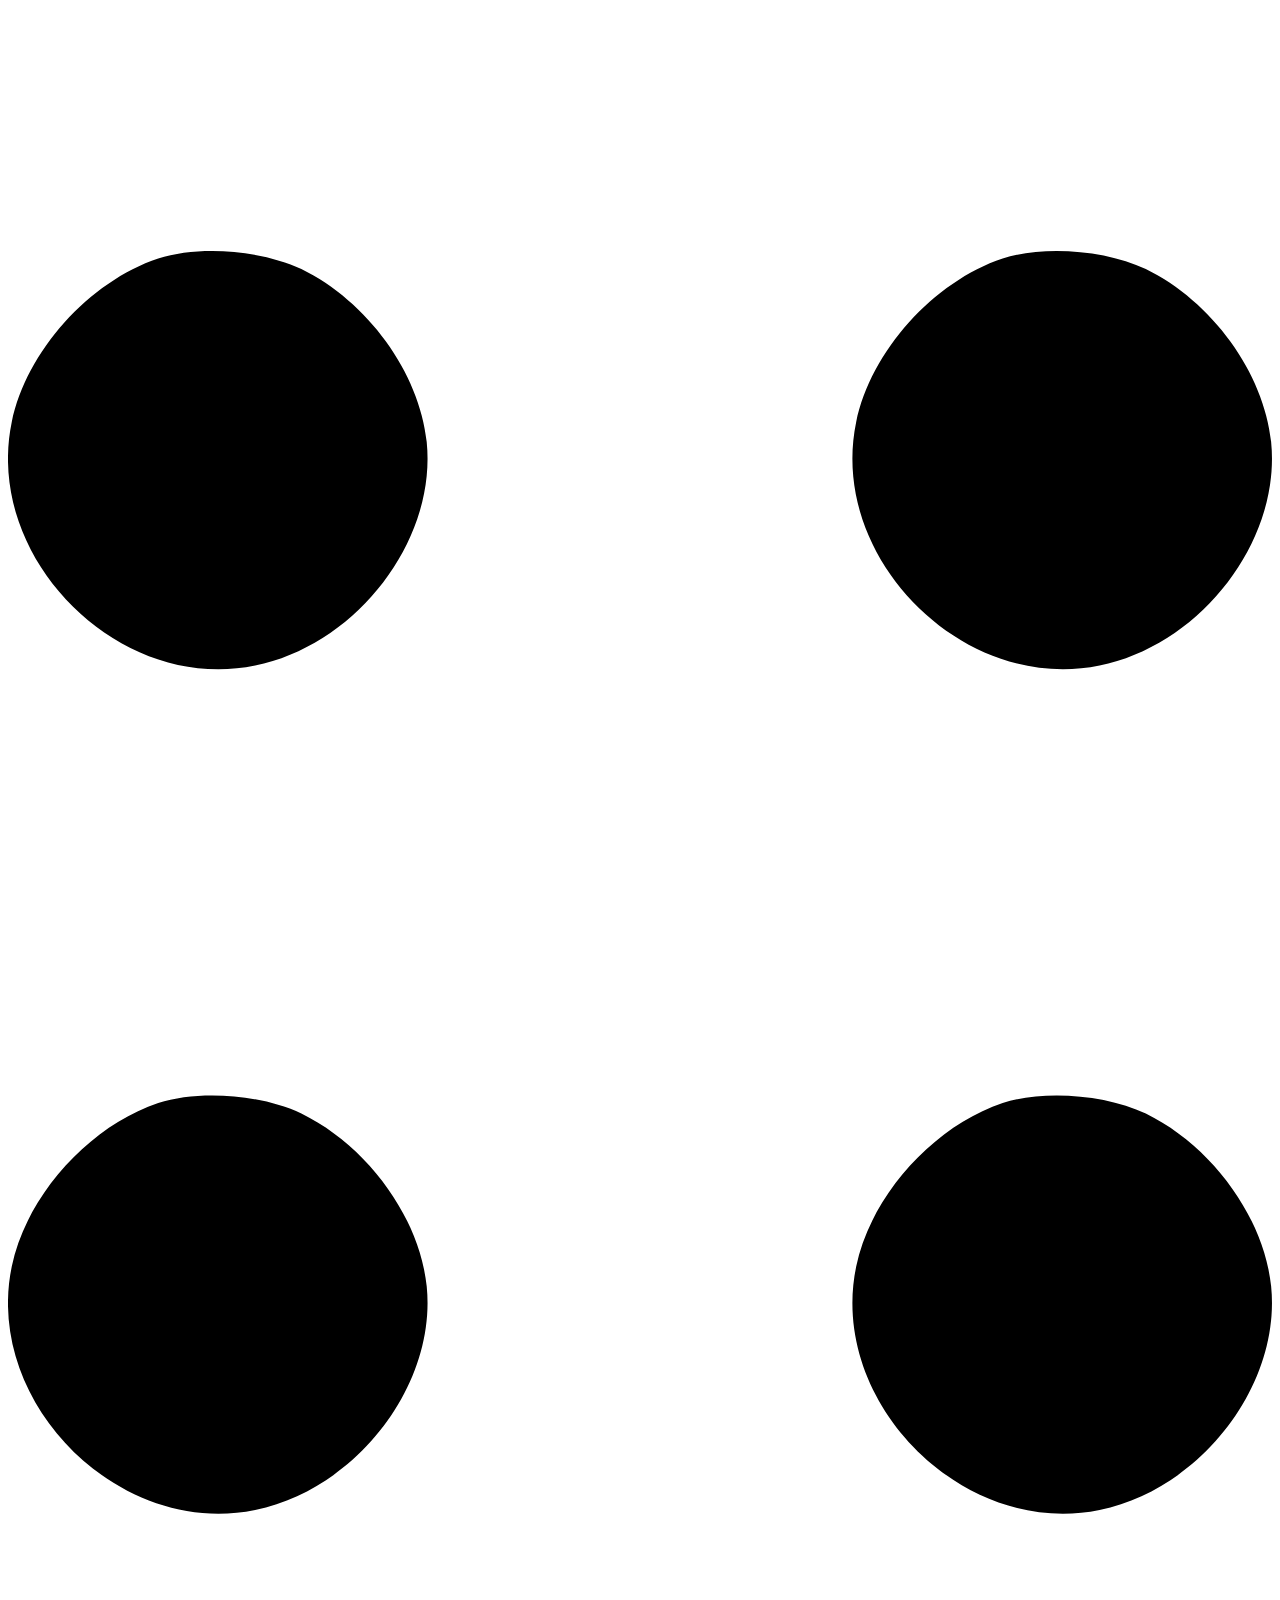
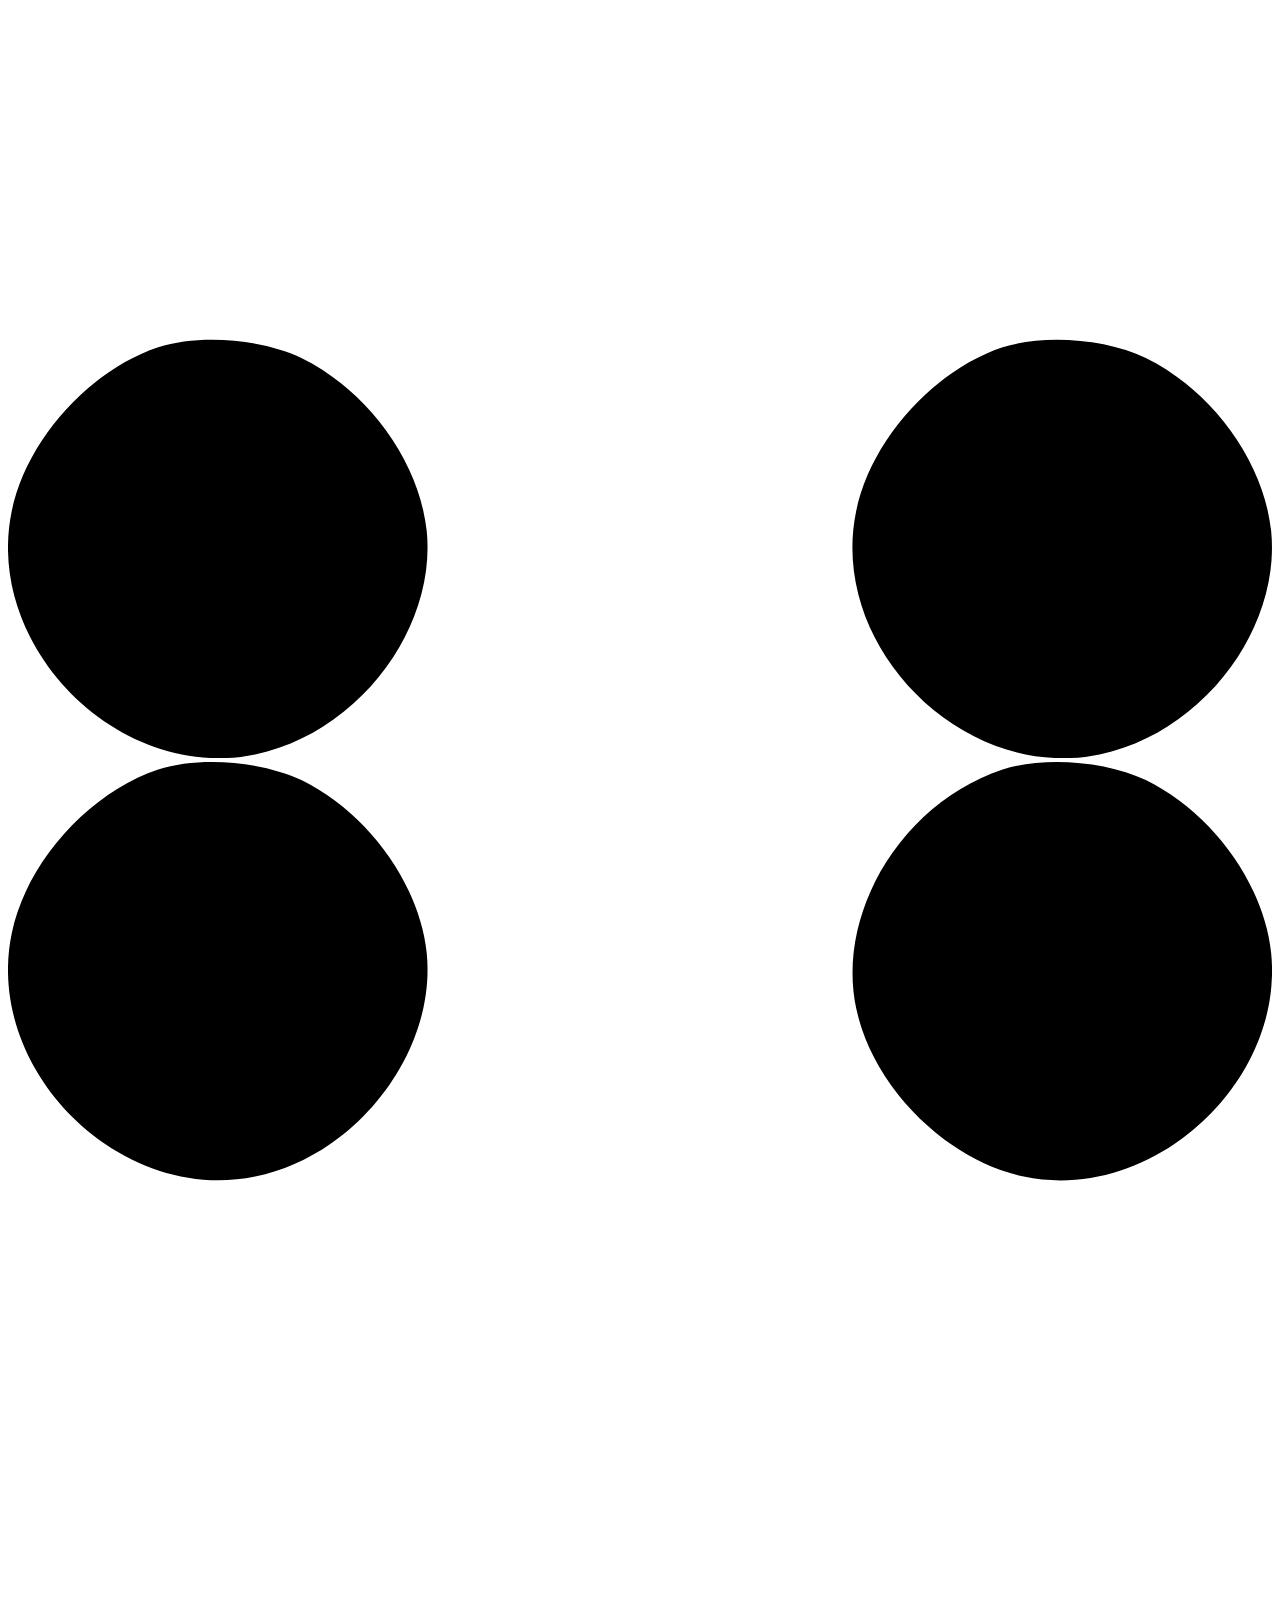
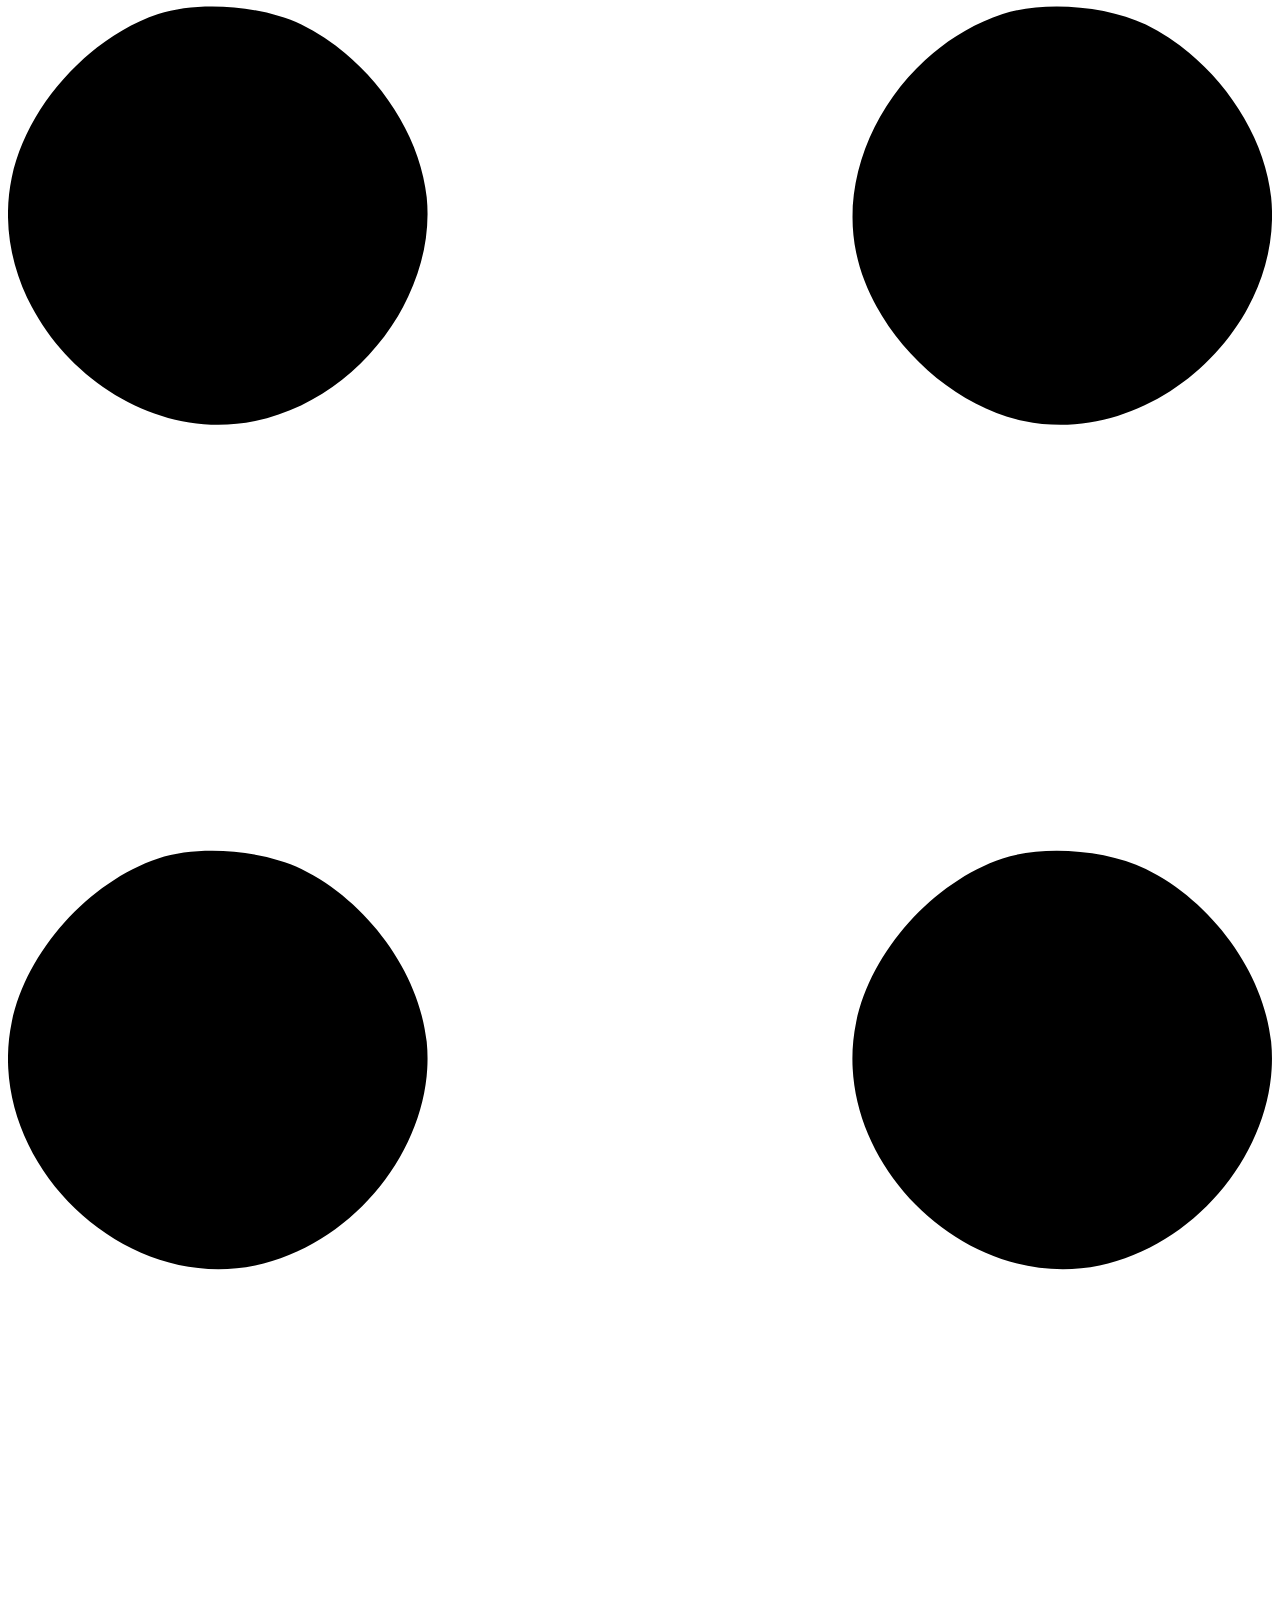
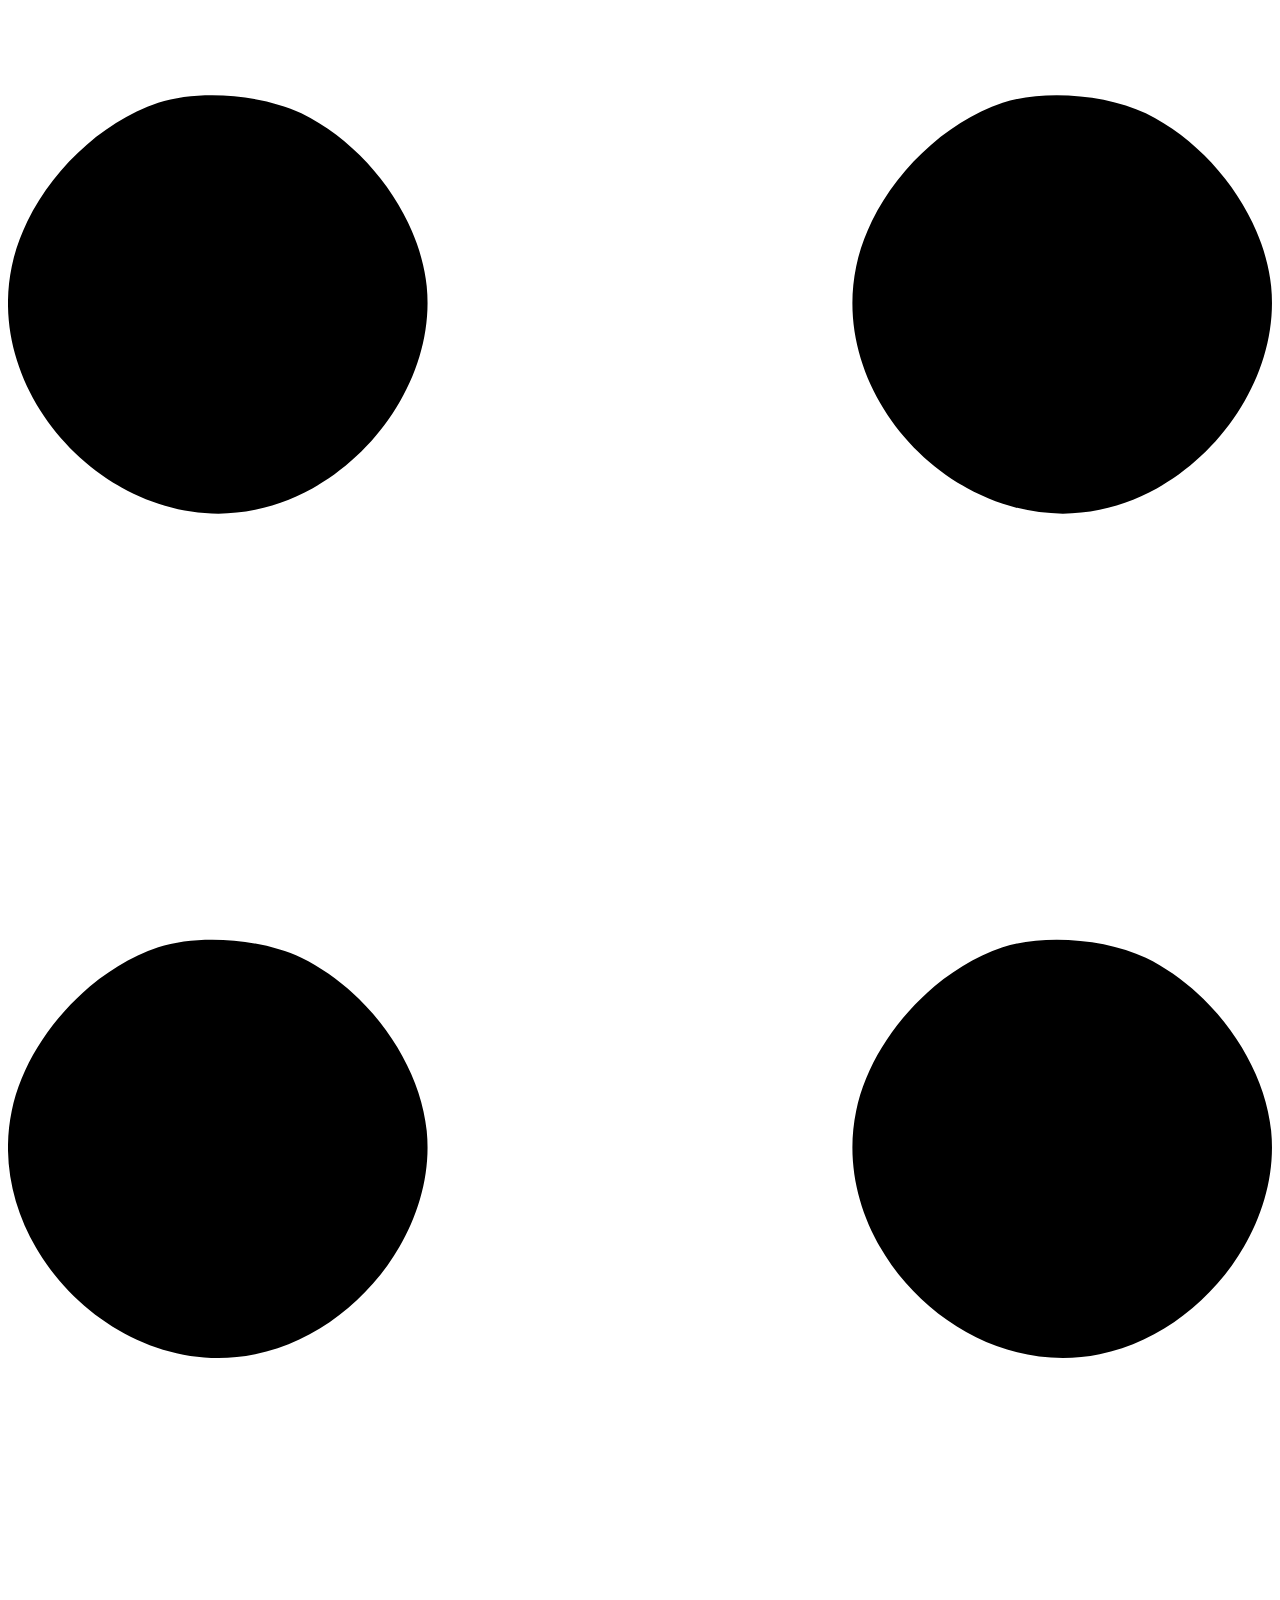
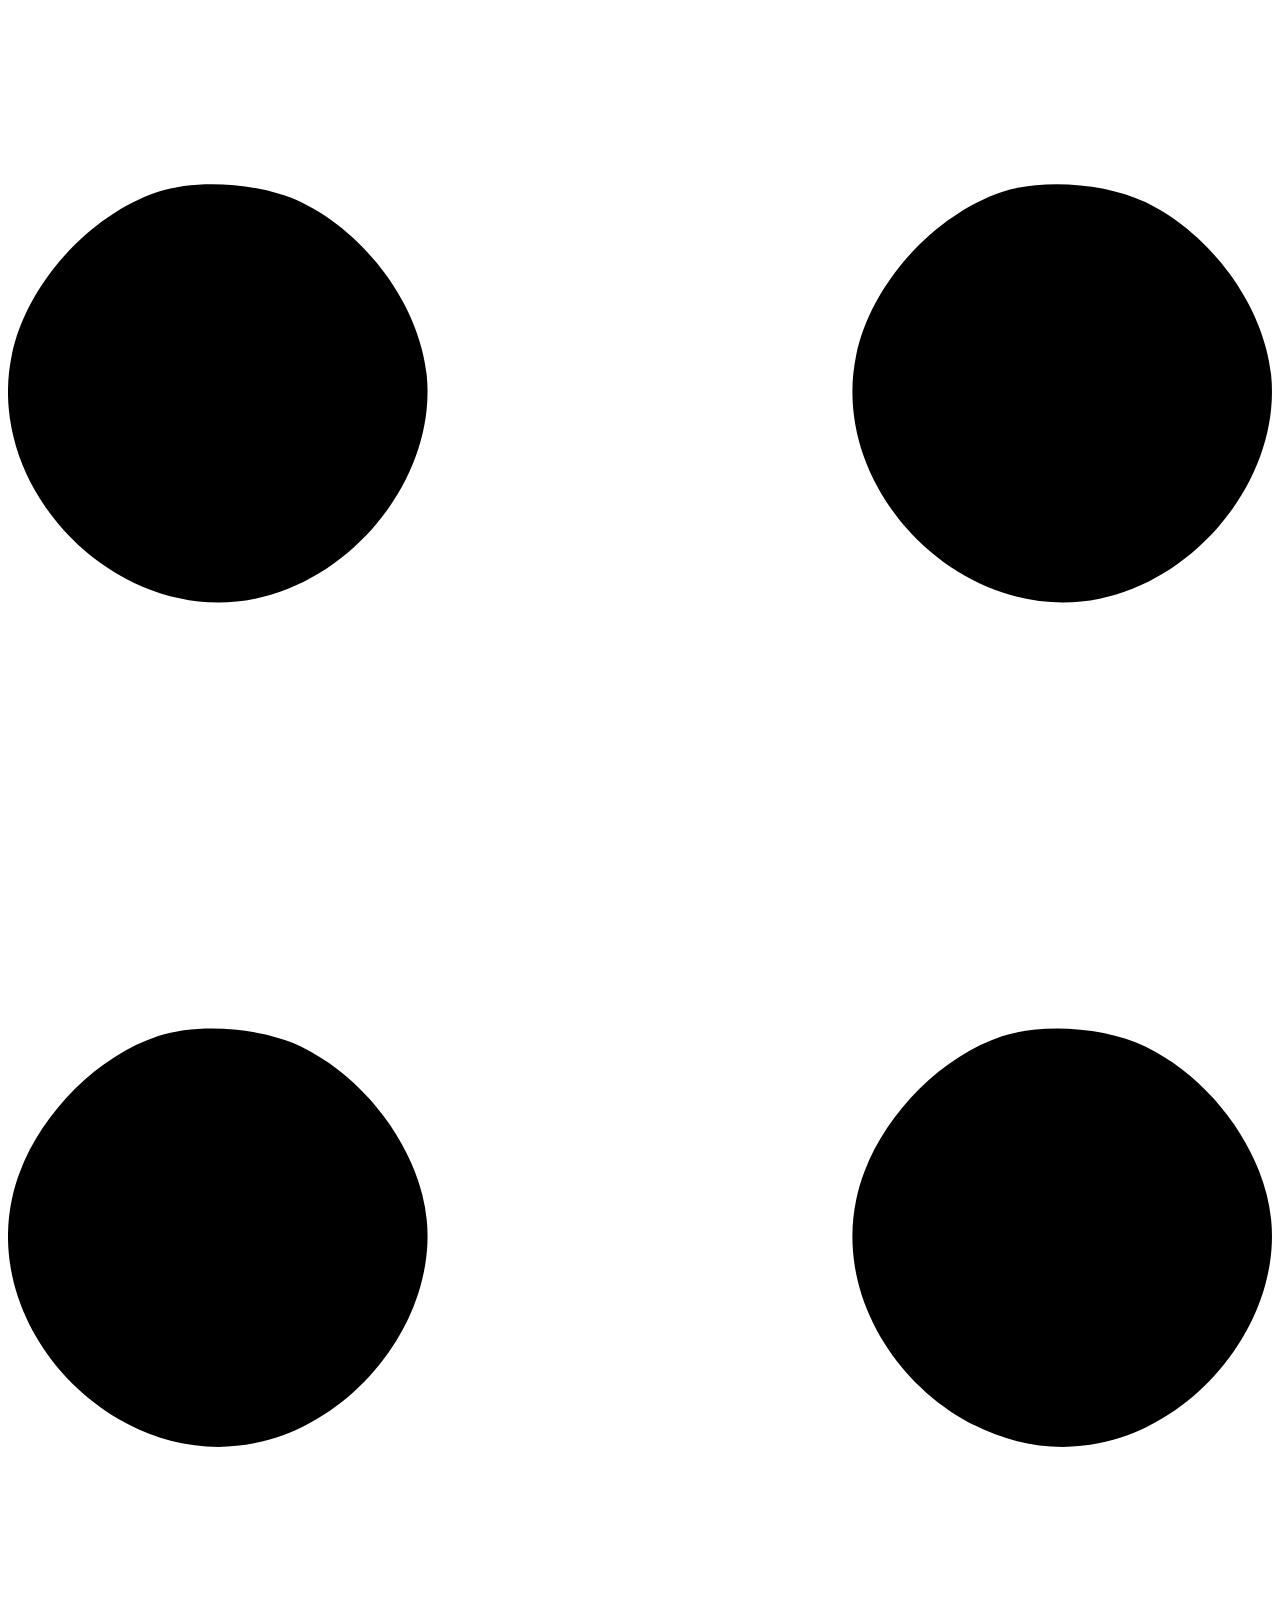
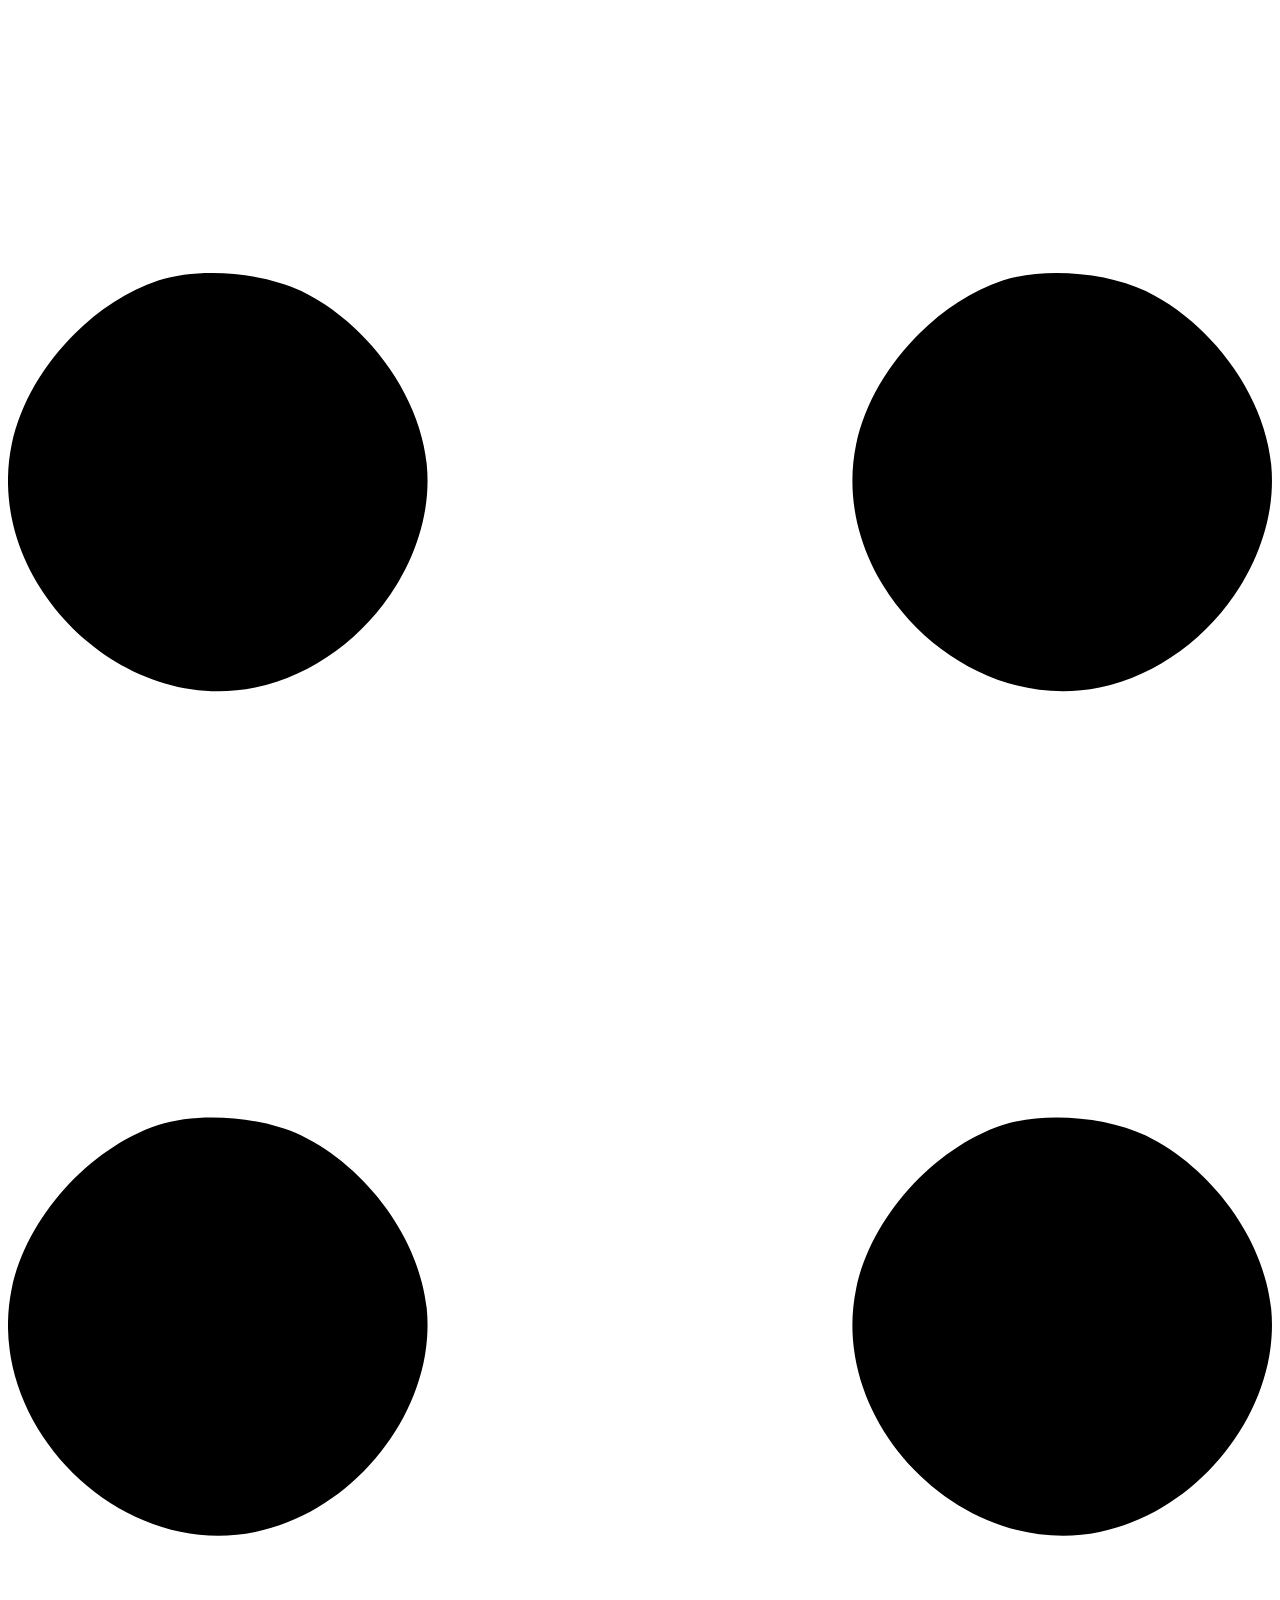
==== commit 172608e9: "update content" ====
--- a/index.html
+++ b/index.html
@@ -195,8 +195,8 @@
         </main>
         <!-- Footer-->
         <footer class="bg-white py-4 mt-auto">
-            <div class="container px-5">
-                <div class="row align-items-center justify-content-between flex-column flex-sm-row">
+            <div class="px-5 justify-content-center">
+                <div class="row align-items-center justify-content-center flex-column flex-sm-row">
                     <div class="col-auto"><div class="small m-0">Copyright &copy; Fiki Cahyanto</div></div>
                 </div>
             </div>
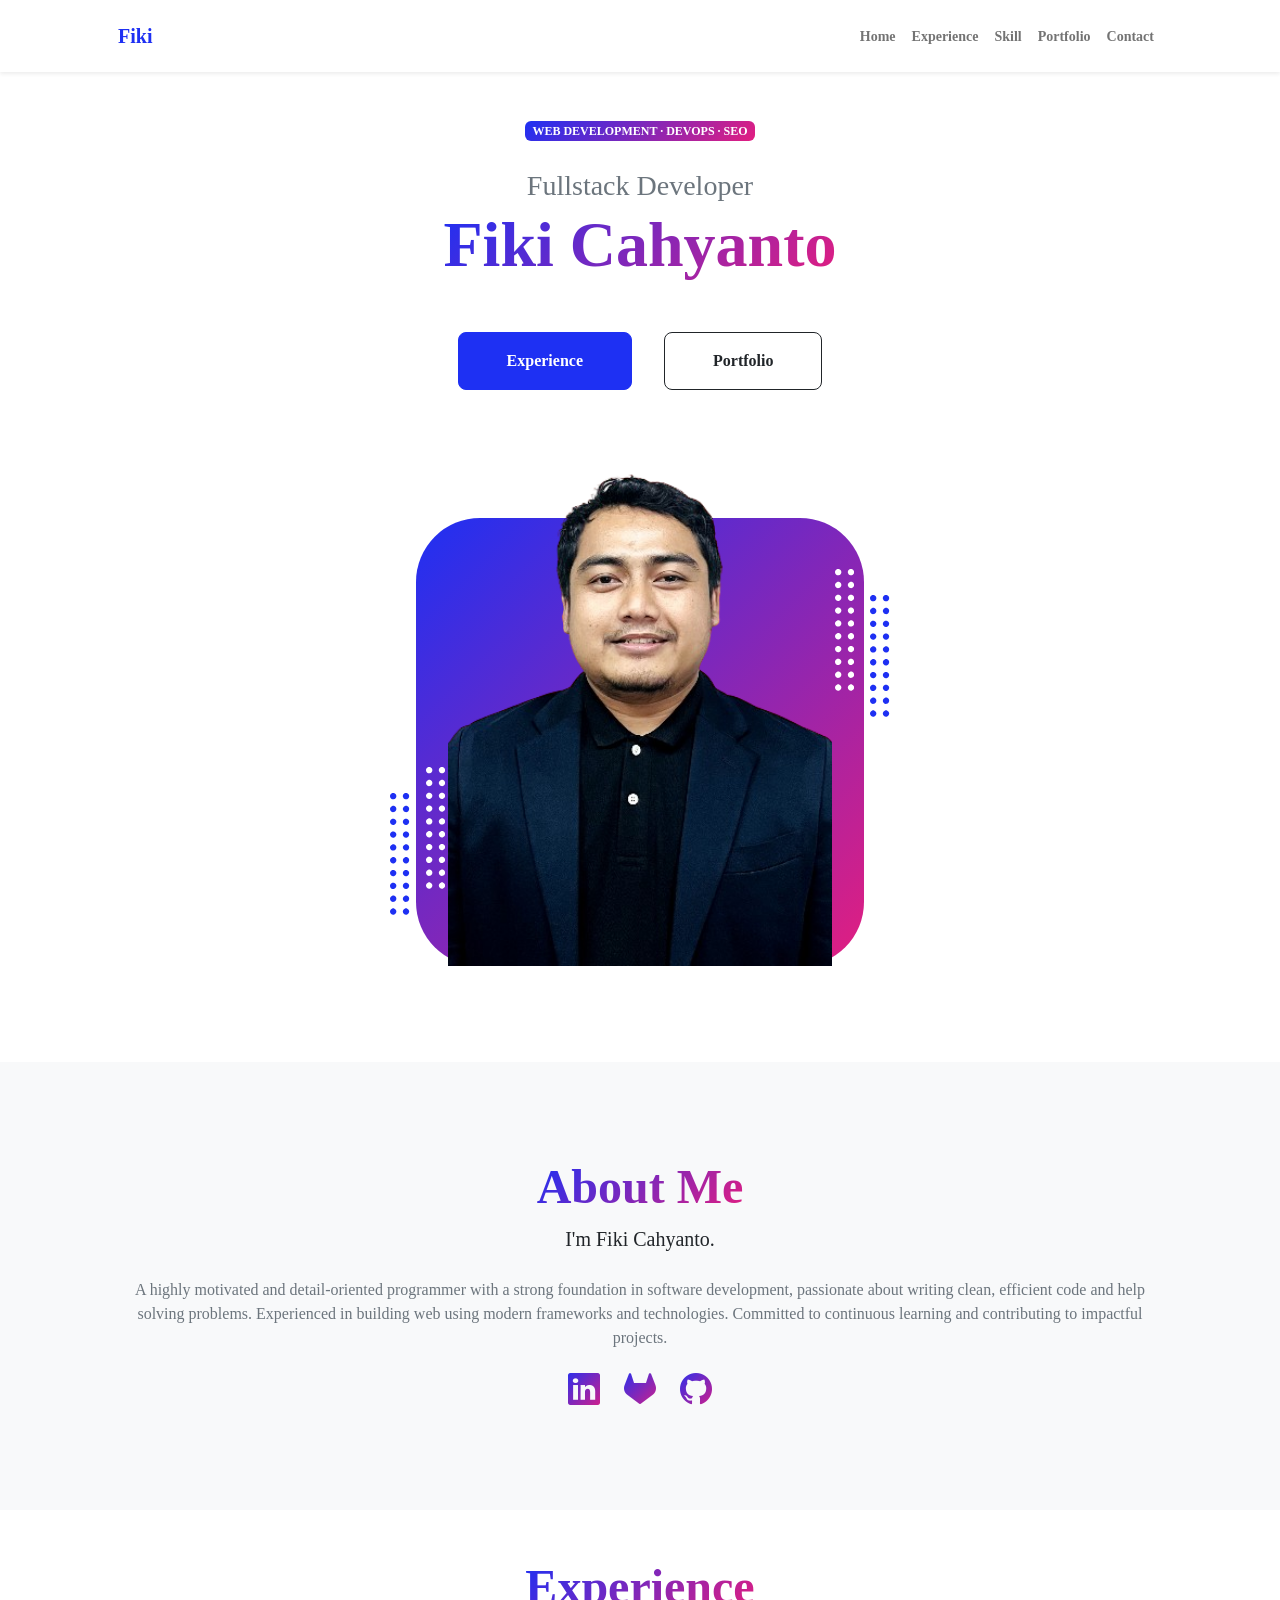
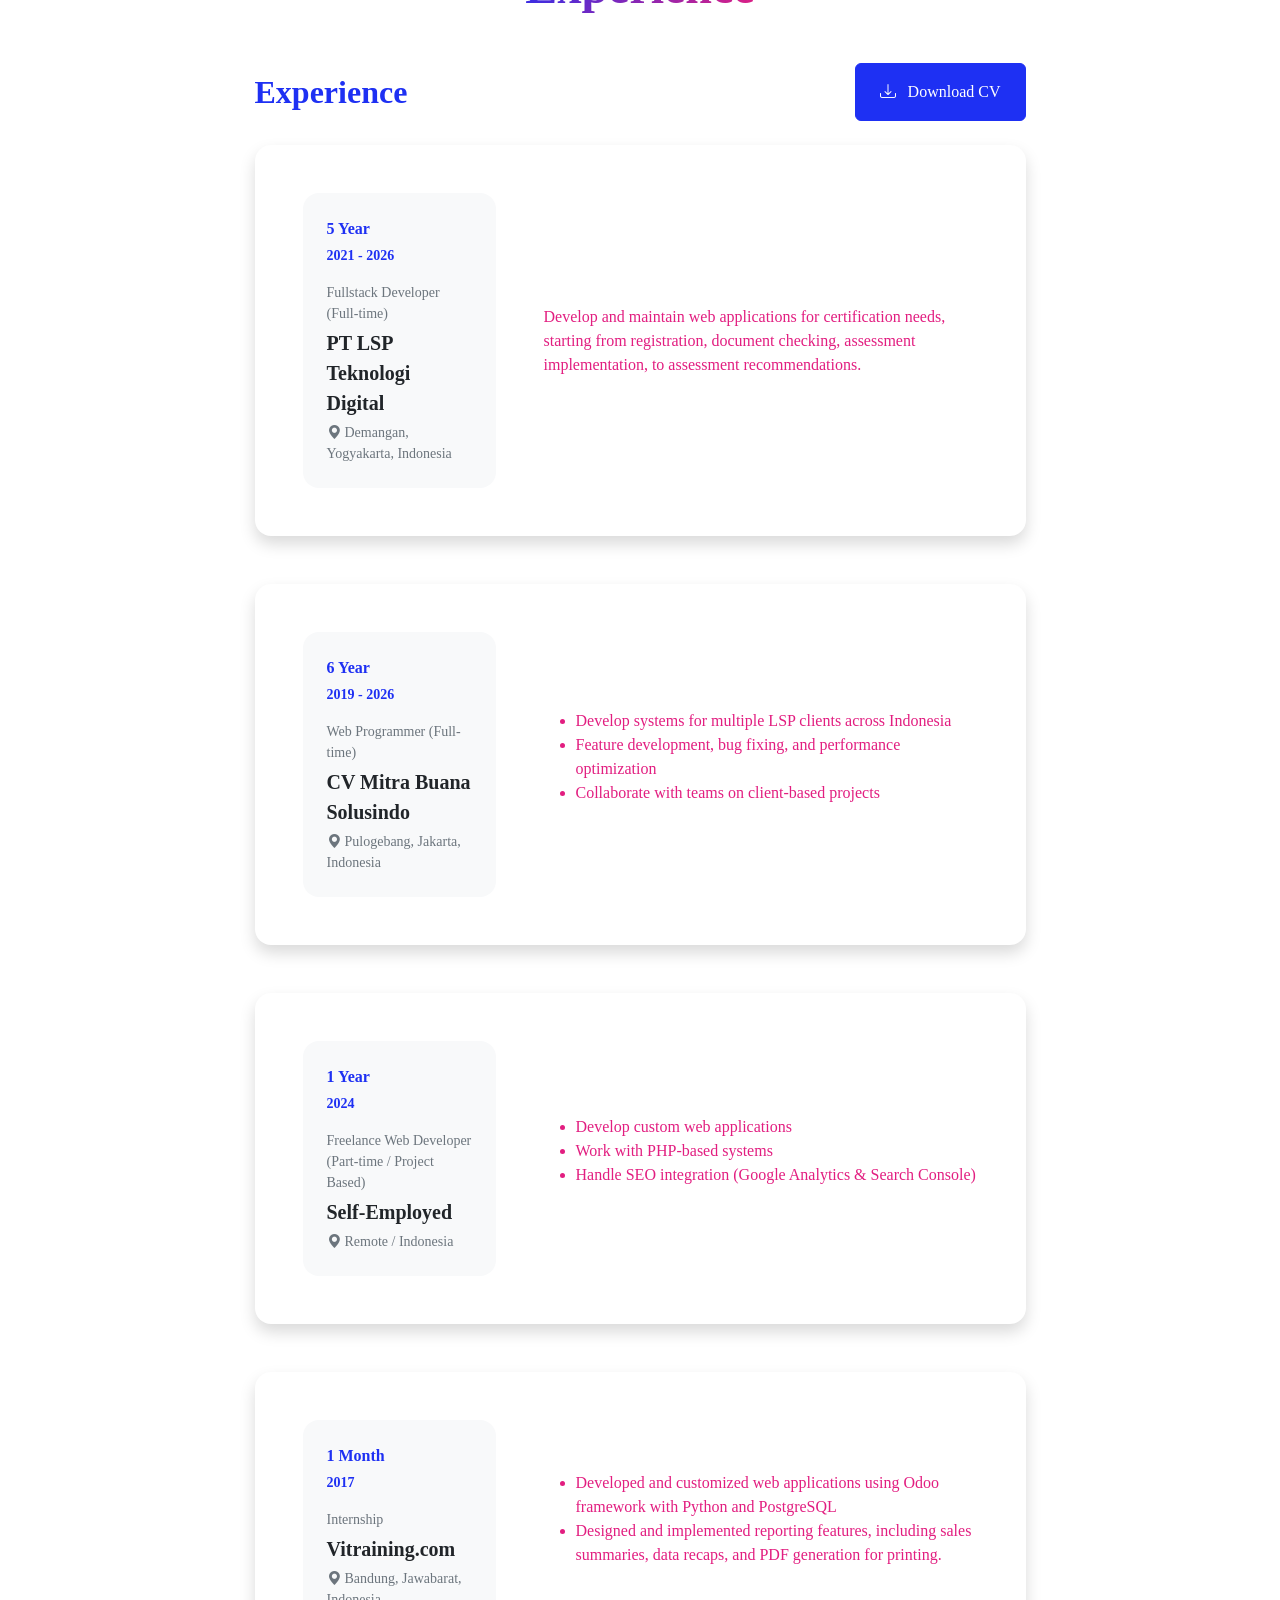
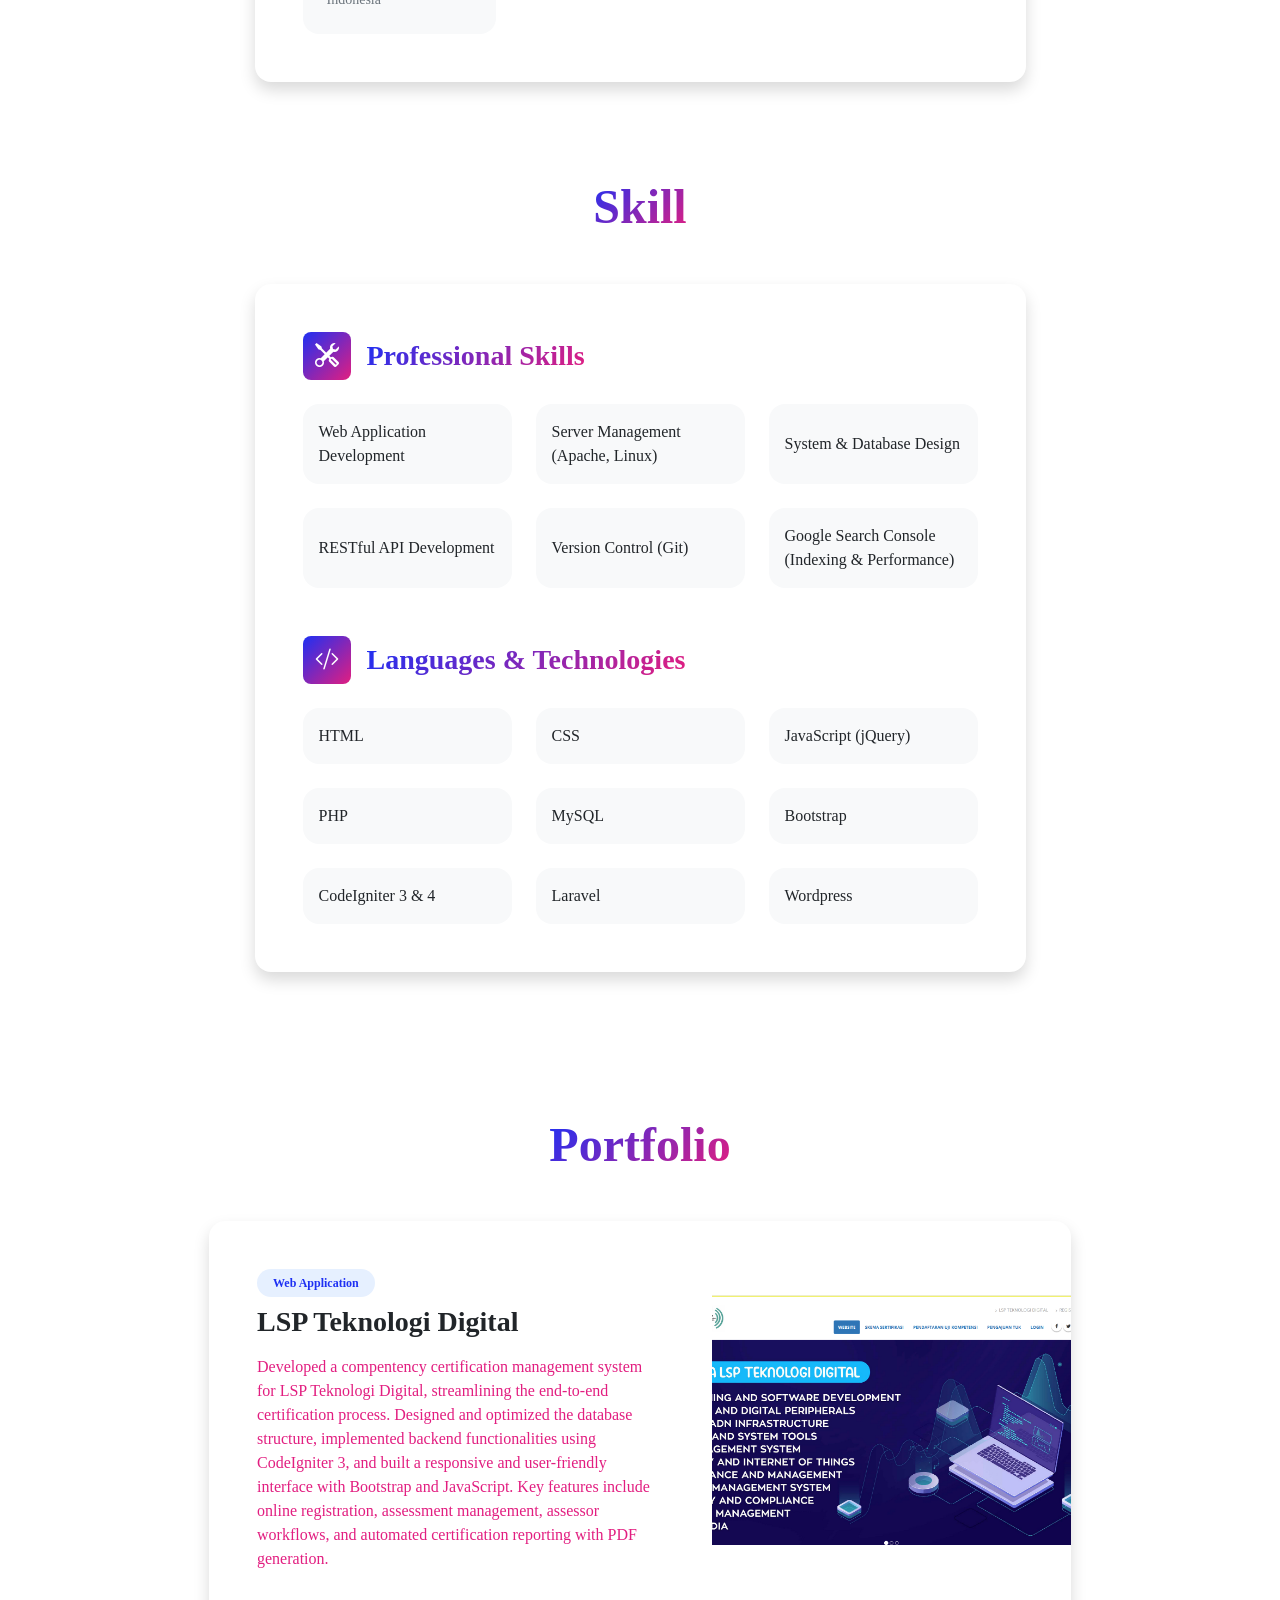
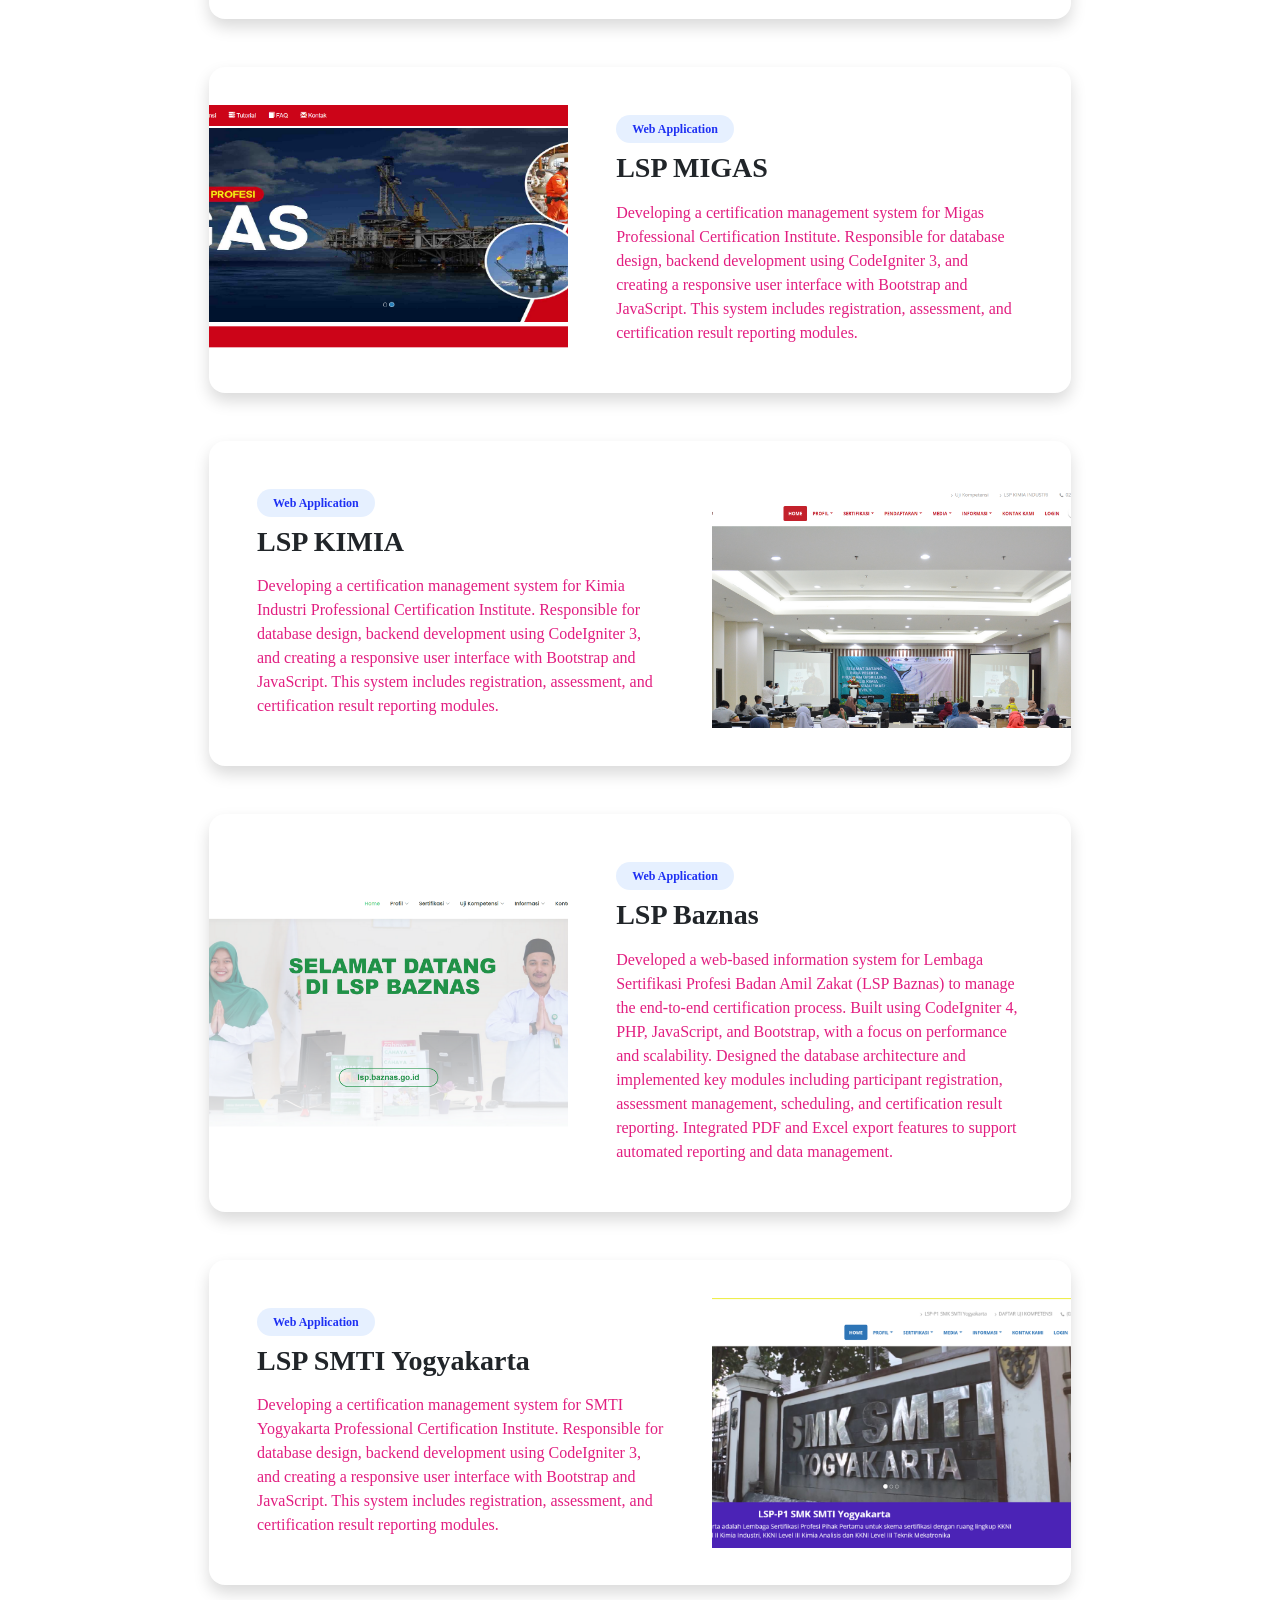
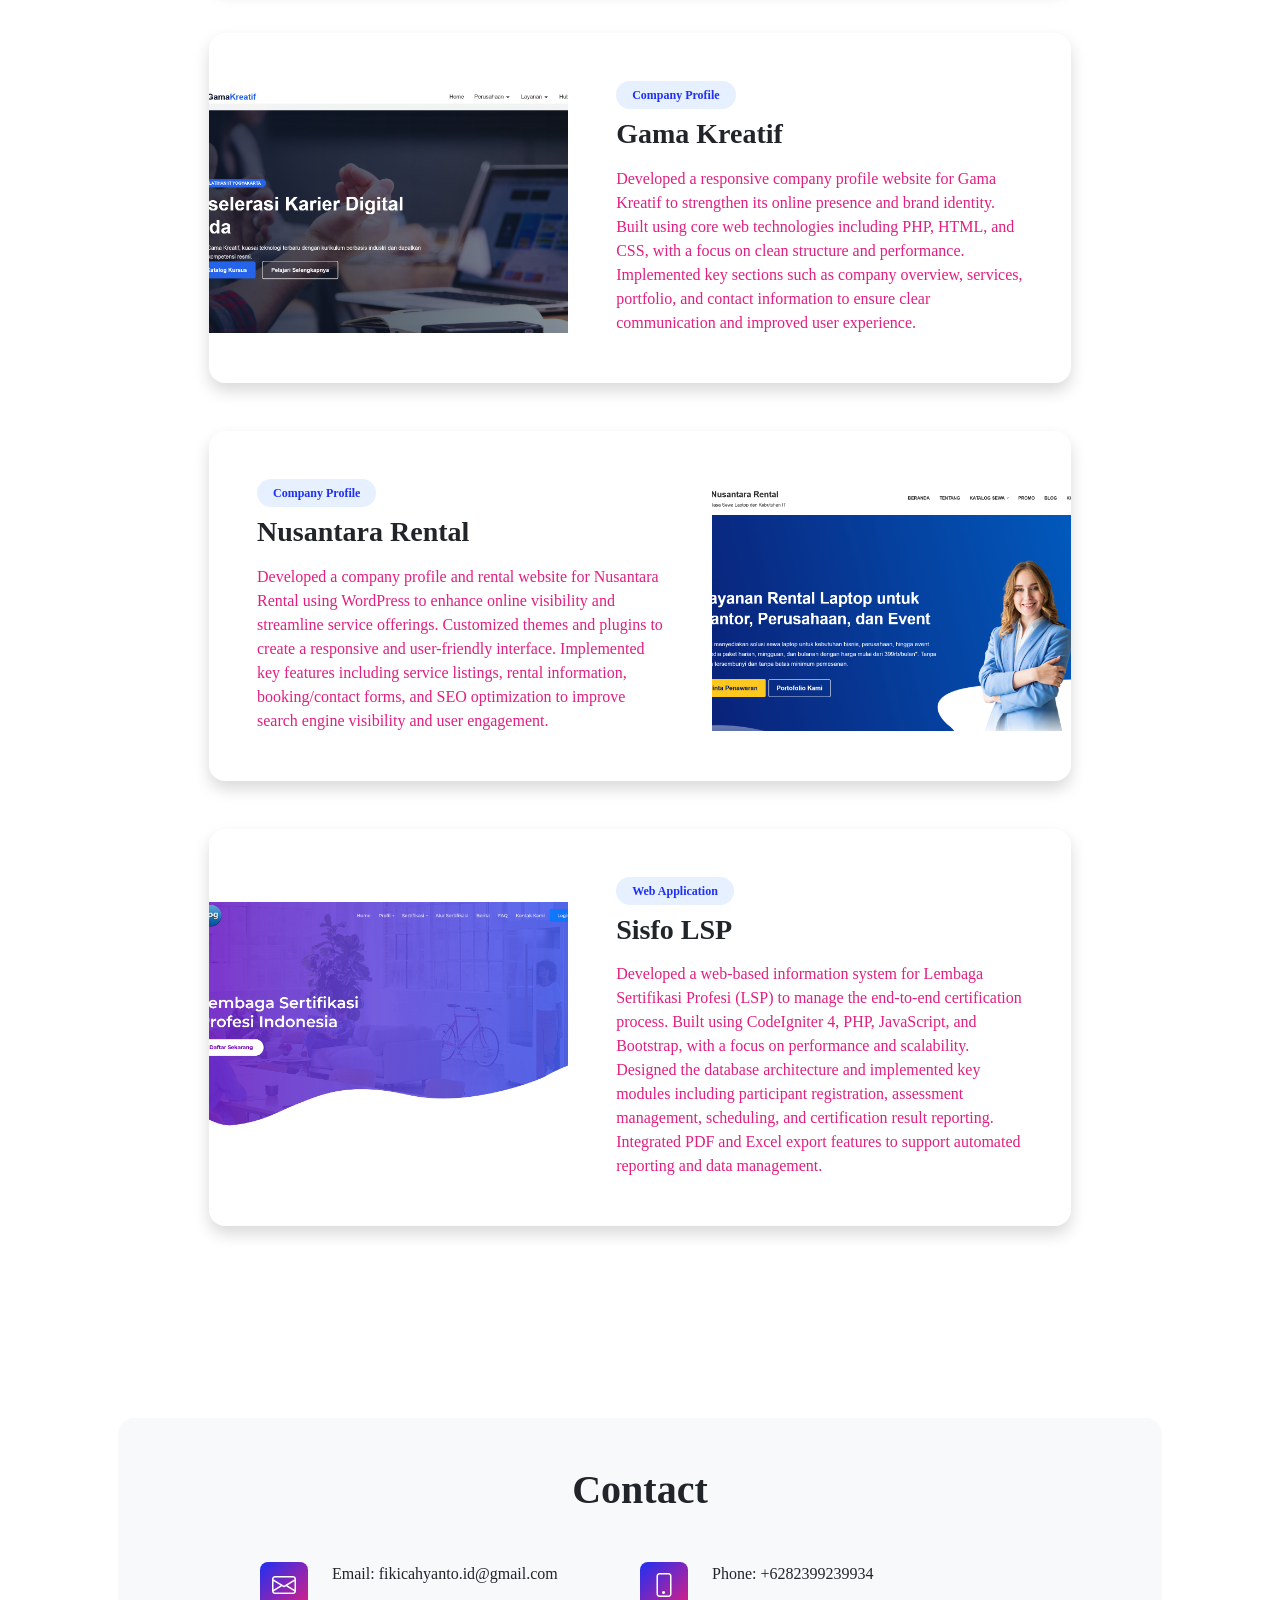
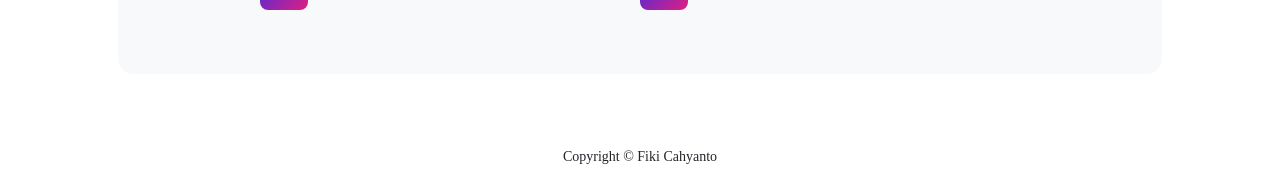
==== commit ff15215c: "update portfolio" ====
--- a/index.html
+++ b/index.html
@@ -20,33 +20,34 @@
     <body class="d-flex flex-column h-100">
         <main class="flex-shrink-0">
             <!-- Navigation-->
-            <nav class="navbar navbar-expand-lg navbar-light bg-white py-3">
+            <nav class="navbar navbar-expand-lg navbar-light bg-white py-3 fixed-top shadow-sm">
                 <div class="container px-5">
                     <a class="navbar-brand" href="index.html"><span class="fw-bolder text-primary">Fiki</span></a>
                     <button class="navbar-toggler" type="button" data-bs-toggle="collapse" data-bs-target="#navbarSupportedContent" aria-controls="navbarSupportedContent" aria-expanded="false" aria-label="Toggle navigation"><span class="navbar-toggler-icon"></span></button>
                     <div class="collapse navbar-collapse" id="navbarSupportedContent">
                         <ul class="navbar-nav ms-auto mb-2 mb-lg-0 small fw-bolder">
-                            <li class="nav-item"><a class="nav-link" href="index.html">Home</a></li>
-                            <li class="nav-item"><a class="nav-link" href="resume.html">Resume</a></li>
-                            <li class="nav-item"><a class="nav-link" href="projects.html">Projects</a></li>
-                            <li class="nav-item"><a class="nav-link" href="contact.html">Contact</a></li>
+                            <li class="nav-item"><a class="nav-link" href="#index">Home</a></li>
+                            <li class="nav-item"><a class="nav-link" href="#experience">Experience</a></li>
+                            <li class="nav-item"><a class="nav-link" href="#skill">Skill</a></li>
+                            <li class="nav-item"><a class="nav-link" href="#portfolio">Portfolio</a></li>
+                            <li class="nav-item"><a class="nav-link" href="#contact">Contact</a></li>
                         </ul>
                     </div>
                 </div>
             </nav>
             <!-- Header-->
-            <header class="py-5">
+            <header id="index" class="py-5">
                 <div class="container px-5 pb-5">
                     <div class="row gx-5 align-items-center">
                         <div class="col-xxl-5">
                             <!-- Header text content-->
                             <div class="text-center text-xxl-start">
-                                <div class="badge bg-gradient-primary-to-secondary text-white mb-4"><div class="text-uppercase">Development &middot; Marketing</div></div>
+                                <div class="badge bg-gradient-primary-to-secondary text-white mb-4"><div class="text-uppercase">Web Development &middot; DevOps &middot; SEO</div></div>
                                 <div class="fs-3 fw-light text-muted">Fullstack Developer</div>
                                 <h1 class="display-3 fw-bolder mb-5"><span class="text-gradient d-inline">Fiki Cahyanto</span></h1>
                                 <div class="d-grid gap-3 d-sm-flex justify-content-sm-center justify-content-xxl-start mb-3">
-                                    <a class="btn btn-primary btn-lg px-5 py-3 me-sm-3 fs-6 fw-bolder" href="resume.html">Resume</a>
-                                    <a class="btn btn-outline-dark btn-lg px-5 py-3 fs-6 fw-bolder" href="projects.html">Projects</a>
+                                    <a class="btn btn-primary btn-lg px-5 py-3 me-sm-3 fs-6 fw-bolder" href="experience">Experience</a>
+                                    <a class="btn btn-outline-dark btn-lg px-5 py-3 fs-6 fw-bolder" href="portfolio">Portfolio</a>
                                 </div>
                             </div>
                         </div>
@@ -183,10 +184,415 @@
                                 <p class="lead fw-light mb-4">I'm Fiki Cahyanto.</p>
                                 <p class="text-muted">A highly motivated and detail-oriented programmer with a strong foundation in software development, passionate about writing clean, efficient code and help solving problems. Experienced in building web using modern frameworks and technologies. Committed to continuous learning and contributing to impactful projects.</p>
                                 <div class="d-flex justify-content-center fs-2 gap-4">
-                                    <a class="text-gradient" href="#!"><i class="bi bi-twitter"></i></a>
-                                    <a class="text-gradient" href="https://id.linkedin.com/in/fiki-cahyanto-6066b8208"><i class="bi bi-linkedin"></i></a>
+                                    <a class="text-gradient" href="https://www.linkedin.com/in/fikicahyanto"><i class="bi bi-linkedin"></i></a>
+                                    <a class="text-gradient" href="https://gitlab.com/fikicahyanto"><i class="bi bi-gitlab"></i></a>
                                     <a class="text-gradient" href="https://github.com/fikicahyanto"><i class="bi bi-github"></i></a>
                                 </div>
+                            </div>
+                        </div>
+                    </div>
+                </div>
+            </section>
+            <section id="experience">
+                <!-- Page Content-->
+                <div class="container px-5 my-5">
+                    <div class="text-center mb-5">
+                        <h1 class="display-5 fw-bolder mb-0"><span class="text-gradient d-inline">Experience</span></h1>
+                    </div>
+                    <div class="row gx-5 justify-content-center">
+                        <div class="col-lg-11 col-xl-9 col-xxl-8">
+                            <!-- Experience Section-->
+                            <section>
+                                <div class="d-flex align-items-center justify-content-between mb-4">
+                                    <h2 class="text-primary fw-bolder mb-0">Experience</h2>
+                                    <!-- Download resume button-->
+                                    <a class="btn btn-primary px-4 py-3" href="https://drive.google.com/file/d/1CCnx6plpTondUq2MxJjAGm2RIwuXcTlf/view?usp=sharing">
+                                        <div class="d-inline-block bi bi-download me-2"></div>
+                                        Download CV
+                                    </a>
+                                </div>
+                                <!-- Experience Card 1-->
+                                <div class="card shadow border-0 rounded-4 mb-5">
+                                    <div class="card-body p-5">
+                                        <div class="row align-items-center gx-5">
+                                            <div class="col-12 col-lg-4 text-center text-lg-start mb-4 mb-lg-0">
+                                                <div class="bg-light p-4 rounded-4 h-100">
+                                                    <div class="text-primary fw-bolder mb-1">5 Year</div>
+                                                    <div class="text-primary fw-bolder mb-3 small">2021 - 2026</div>
+                                                    <div class="small text-muted mb-1">Fullstack Developer (Full-time)</div>
+                                                    <div class="fs-5 fw-bold text-dark mb-1">PT LSP Teknologi Digital</div>
+                                                    <div class="small text-muted"><i class="bi bi-geo-alt-fill me-1"></i>Demangan, Yogyakarta, Indonesia</div>
+                                                </div>
+                                            </div>
+                                            <div class="col-12 col-lg-8">
+                                                <div class="text-secondary lh-base">
+                                                    Develop and maintain web applications for certification needs, starting from registration, document checking, assessment implementation, to assessment recommendations.
+                                                </div>
+                                            </div>
+                                        </div>
+                                    </div>
+                                </div>
+                                <!-- Experience Card 2-->
+                                <div class="card shadow border-0 rounded-4 mb-5">
+                                    <div class="card-body p-5">
+                                        <div class="row align-items-center gx-5">
+                                            <div class="col-12 col-lg-4 text-center text-lg-start mb-4 mb-lg-0">
+                                                <div class="bg-light p-4 rounded-4 h-100">
+                                                    <div class="text-primary fw-bolder mb-1">6 Year</div>
+                                                    <div class="text-primary fw-bolder mb-3 small">2019 - 2026</div>
+                                                    <div class="small text-muted mb-1">Web Programmer (Full-time)</div>
+                                                    <div class="fs-5 fw-bold text-dark mb-1">CV Mitra Buana Solusindo</div>
+                                                    <div class="small text-muted"><i class="bi bi-geo-alt-fill me-1"></i>Pulogebang, Jakarta, Indonesia</div>
+                                                </div>
+                                            </div>
+                                            <div class="col-12 col-lg-8">
+                                                <div class="text-secondary lh-base">
+                                                    <ul>
+                                                        <li> Develop systems for multiple LSP clients across Indonesia</li>
+                                                        <li> Feature development, bug fixing, and performance optimization</li>
+                                                        <li> Collaborate with teams on client-based projects</li>
+                                                    </ul>
+                                                </div>
+                                            </div>
+                                        </div>
+                                    </div>
+                                </div>
+                                 <!-- Experience Card 3 (Freelance)-->
+                                <div class="card shadow border-0 rounded-4 mb-5">
+                                    <div class="card-body p-5">
+                                        <div class="row align-items-center gx-5">
+                                            <div class="col-12 col-lg-4 text-center text-lg-start mb-4 mb-lg-0">
+                                                <div class="bg-light p-4 rounded-4 h-100">
+                                                    <div class="text-primary fw-bolder mb-1">1 Year</div>
+                                                    <div class="text-primary fw-bolder mb-3 small">2024</div>
+                                                    <div class="small text-muted mb-1">Freelance Web Developer (Part-time / Project Based)</div>
+                                                    <div class="fs-5 fw-bold text-dark mb-1">Self-Employed</div>
+                                                    <div class="small text-muted">
+                                                        <i class="bi bi-geo-alt-fill me-1"></i>Remote / Indonesia
+                                                    </div>
+                                                </div>
+                                            </div>
+                                            <div class="col-12 col-lg-8">
+                                                <div class="text-secondary lh-base">
+                                                    <ul>
+                                                        <li>Develop custom web applications</li>
+                                                        <li>Work with PHP-based systems</li>
+                                                        <li>Handle SEO integration (Google Analytics & Search Console)</li>
+                                                    </ul>
+                                                </div>
+                                            </div>
+                                        </div>
+                                    </div>
+                                </div> 
+                                <!-- Experience Card 3-->
+                                <div class="card shadow border-0 rounded-4 mb-5">
+                                    <div class="card-body p-5">
+                                        <div class="row align-items-center gx-5">
+                                            <div class="col-12 col-lg-4 text-center text-lg-start mb-4 mb-lg-0">
+                                                <div class="bg-light p-4 rounded-4 h-100">
+                                                    <div class="text-primary fw-bolder mb-1">1 Month</div>
+                                                    <div class="text-primary fw-bolder mb-3 small">2017</div>
+                                                    <div class="small text-muted mb-1">Internship</div>
+                                                    <div class="fs-5 fw-bold text-dark mb-1">Vitraining.com</div>
+                                                    <div class="small text-muted"><i class="bi bi-geo-alt-fill me-1"></i>Bandung, Jawabarat, Indonesia</div>
+                                                </div>
+                                            </div>
+                                            <div class="col-12 col-lg-8">
+                                                <div class="text-secondary text-justify lh-base">
+                                                    <ul>
+                                                        <li>Developed and customized web applications using Odoo framework with Python and PostgreSQL</li>
+                                                        <li>Designed and implemented reporting features, including sales summaries, data recaps, and PDF generation for printing.</li>
+                                                    </ul>
+                                                </div>
+                                            </div>
+                                        </div>
+                                    </div>
+                                </div>
+                            </section>
+                            
+                            <div class="pb-5"></div>
+                            <!-- Skills Section-->
+                            <section id="skill">
+                                <div class="text-center mb-5">
+                                    <h1 class="display-5 fw-bolder mb-0"><span class="text-gradient d-inline">Skill</span></h1>
+                                </div>
+                                <!-- Skillset Card-->
+                                <div class="card shadow border-0 rounded-4 mb-5">
+                                    <div class="card-body p-5">
+                                        <!-- Professional skills list-->
+                                        <div class="mb-5">
+                                            <div class="d-flex align-items-center mb-4">
+                                                <div class="feature bg-primary bg-gradient-primary-to-secondary text-white rounded-3 me-3">
+                                                    <i class="bi bi-tools"></i>
+                                                </div>
+                                                <h3 class="fw-bolder mb-0">
+                                                    <span class="text-gradient d-inline">Professional Skills</span>
+                                                </h3>
+                                            </div>
+                                            <div class="row row-cols-1 row-cols-md-3 mb-4">
+                                                <div class="col mb-4 mb-md-0">
+                                                    <div class="d-flex align-items-center bg-light rounded-4 p-3 h-100">
+                                                        Web Application Development
+                                                    </div>
+                                                </div>
+                                                <div class="col mb-4 mb-md-0">
+                                                    <div class="d-flex align-items-center bg-light rounded-4 p-3 h-100">
+                                                       Server Management (Apache, Linux)
+                                                    </div>
+                                                </div>
+                                                <div class="col">
+                                                    <div class="d-flex align-items-center bg-light rounded-4 p-3 h-100">
+                                                        System & Database Design
+                                                    </div>
+                                                </div>
+                                            </div>
+                                            <div class="row row-cols-1 row-cols-md-3">
+                                                <div class="col mb-4 mb-md-0">
+                                                    <div class="d-flex align-items-center bg-light rounded-4 p-3 h-100">
+                                                       RESTful API Development
+                                                    </div>
+                                                </div>
+                                                <div class="col mb-4 mb-md-0">
+                                                    <div class="d-flex align-items-center bg-light rounded-4 p-3 h-100">
+                                                        Version Control (Git)
+                                                    </div>
+                                                </div>
+                                                <div class="col">
+                                                    <div class="d-flex align-items-center bg-light rounded-4 p-3 h-100">
+                                                    Google Search Console (Indexing & Performance)
+                                                    </div>
+                                                </div>
+                                            </div>
+                                        </div>
+
+                                        <!-- Languages & Technologies list-->
+                                        <div class="mb-0">
+                                            <div class="d-flex align-items-center mb-4">
+                                                <div class="feature bg-primary bg-gradient-primary-to-secondary text-white rounded-3 me-3">
+                                                    <i class="bi bi-code-slash"></i>
+                                                </div>
+                                                <h3 class="fw-bolder mb-0">
+                                                    <span class="text-gradient d-inline">Languages & Technologies</span>
+                                                </h3>
+                                            </div>
+                                            <div class="row row-cols-1 row-cols-md-3 mb-4">
+                                                <div class="col mb-4 mb-md-0">
+                                                    <div class="d-flex align-items-center bg-light rounded-4 p-3 h-100">HTML</div>
+                                                </div>
+                                                <div class="col mb-4 mb-md-0">
+                                                    <div class="d-flex align-items-center bg-light rounded-4 p-3 h-100">CSS</div>
+                                                </div>
+                                                <div class="col">
+                                                    <div class="d-flex align-items-center bg-light rounded-4 p-3 h-100">JavaScript (jQuery)</div>
+                                                </div>
+                                            </div>
+                                            <div class="row row-cols-1 row-cols-md-3 mb-4">
+                                                <div class="col mb-4 mb-md-0">
+                                                    <div class="d-flex align-items-center bg-light rounded-4 p-3 h-100">PHP</div>
+                                                </div>
+                                                <div class="col mb-4 mb-md-0">
+                                                    <div class="d-flex align-items-center bg-light rounded-4 p-3 h-100">MySQL</div>
+                                                </div>
+                                                <div class="col">
+                                                    <div class="d-flex align-items-center bg-light rounded-4 p-3 h-100">Bootstrap</div>
+                                                </div>
+                                            </div>
+                                            <div class="row row-cols-1 row-cols-md-3">
+                                                <div class="col mb-4 mb-md-0">
+                                                    <div class="d-flex align-items-center bg-light rounded-4 p-3 h-100">CodeIgniter 3 & 4</div>
+                                                </div>
+                                                <div class="col mb-4 mb-md-0">
+                                                    <div class="d-flex align-items-center bg-light rounded-4 p-3 h-100">Laravel</div>
+                                                </div>
+                                                <div class="col">
+                                                    <div class="d-flex align-items-center bg-light rounded-4 p-3 h-100">Wordpress</div>
+                                                </div>
+                                            </div>
+                                        </div>
+                                    </div>
+                                </div>
+                            </section>
+                        </div>
+                    </div>
+                </div>
+            </section>
+            <!-- Portfolio Section-->
+             <section id="portfolio" class="py-5">
+                <div class="container px-4 px-md-5 mb-5">
+                    <div class="text-center mb-5">
+                        <h1 class="display-5 fw-bolder mb-0"><span class="text-gradient d-inline">Portfolio</span></h1>
+                    </div>
+                    
+                    <div class="row gx-5 justify-content-center">
+                        <div class="col-lg-11 col-xl-10">
+                            
+                            <div class="card overflow-hidden shadow border-0 rounded-4 mb-5 project-card">
+                                <div class="card-body p-0">
+                                    <div class="row g-0 align-items-center">
+                                        <div class="col-md-7 p-4 p-md-5">
+                                            <span class="badge bg-primary-soft text-primary mb-2 px-3 py-2 rounded-pill fw-bold small">Web Application</span>
+                                            <h2 class="fw-bolder h3 mb-3">LSP Teknologi Digital</h2>
+                                            <p class="text-secondary lh-base mb-0">
+                                                Developed a compentency certification management system for LSP Teknologi Digital, streamlining the end-to-end certification process. Designed and optimized the database structure, implemented backend functionalities using CodeIgniter 3, and built a responsive and user-friendly interface with Bootstrap and JavaScript. Key features include online registration, assessment management, assessor workflows, and automated certification reporting with PDF generation.
+                                            </p>                                        
+                                        </div>
+                                        <div class="col-md-5 asset-container">
+                                            <a href="https://sertifikasi.lspdigital.id" target="_blank">
+                                            <img class="img-fluid w-100 h-100 object-fit-cover" src="assets/lspdigital.png" alt="LSP Teknologi Digital" />
+                                            </a>
+                                        </div>
+                                    </div>
+                                </div>
+                            </div>
+
+                            <div class="card overflow-hidden shadow border-0 rounded-4 mb-5 project-card">
+                                <div class="card-body p-0">
+                                    <div class="row g-0 align-items-center">
+                                        <div class="col-md-7 p-4 p-md-5 order-md-last">
+                                            <span class="badge bg-primary-soft text-primary mb-2 px-3 py-2 rounded-pill fw-bold small">Web Application</span>
+                                            <h2 class="fw-bolder h3 mb-3">LSP MIGAS</h2>
+                                            <p class="text-secondary lh-base mb-0">Developing a certification management system for Migas Professional Certification Institute. Responsible for database design, backend development using CodeIgniter 3, and creating a responsive user interface with Bootstrap and JavaScript. This system includes registration, assessment, and certification result reporting modules.</p>
+                                        </div>
+                                        <div class="col-md-5 asset-container">
+                                            <a href="https://sertifikasi.lsp-migas.org" target="_blank">
+                                            <img class="img-fluid w-100 h-100 object-fit-cover" src="assets/lspmigas.png" alt="LSP MIGAS" />
+                                            </a>
+                                        </div>
+                                    </div>
+                                </div>
+                            </div>
+
+                            <div class="card overflow-hidden shadow border-0 rounded-4 mb-5 project-card">
+                                <div class="card-body p-0">
+                                    <div class="row g-0 align-items-center">
+                                        <div class="col-md-7 p-4 p-md-5">
+                                            <span class="badge bg-primary-soft text-primary mb-2 px-3 py-2 rounded-pill fw-bold small">Web Application</span>
+                                            <h2 class="fw-bolder h3 mb-3">LSP KIMIA</h2>
+                                            <p class="text-secondary lh-base mb-0">Developing a certification management system for Kimia Industri Professional Certification Institute. Responsible for database design, backend development using CodeIgniter 3, and creating a responsive user interface with Bootstrap and JavaScript. This system includes registration, assessment, and certification result reporting modules.</p>
+                                        </div>
+                                        <div class="col-md-5 asset-container">
+                                            <a href="https://lspkimiaindustri.id/" target="_blank">
+                                            <img class="img-fluid w-100 h-100 object-fit-cover" src="assets/lspkimia.png" alt="LSP KIMIA" />
+                                            </a>
+                                        </div>
+                                    </div>
+                                </div>
+                            </div>
+
+                            <div class="card overflow-hidden shadow border-0 rounded-4 mb-5 project-card">
+                                <div class="card-body p-0">
+                                    <div class="row g-0 align-items-center">
+                                        <div class="col-md-7 p-4 p-md-5 order-md-last">
+                                            <span class="badge bg-primary-soft text-primary mb-2 px-3 py-2 rounded-pill fw-bold small">Web Application</span>
+                                            <h2 class="fw-bolder h3 mb-3">LSP Baznas</h2>
+                                            <p class="text-secondary lh-base mb-0">
+                                                Developed a web-based information system for Lembaga Sertifikasi Profesi Badan Amil Zakat (LSP Baznas) to manage the end-to-end certification process. Built using CodeIgniter 4, PHP, JavaScript, and Bootstrap, with a focus on performance and scalability. Designed the database architecture and implemented key modules including participant registration, assessment management, scheduling, and certification result reporting. Integrated PDF and Excel export features to support automated reporting and data management.
+                                            </p>
+                                        </div>
+                                        <div class="col-md-5 asset-container">
+                                            <a href="https://lsp.baznas.go.id" target="_blank">
+                                            <img class="img-fluid w-100 h-100 object-fit-cover" src="assets/lspbaznas.png" alt="LSP BAZNAS" />
+                                            </a>
+                                        </div>
+                                    </div>
+                                </div>
+                            </div>
+
+                            <div class="card overflow-hidden shadow border-0 rounded-4 mb-5 project-card">
+                                <div class="card-body p-0">
+                                    <div class="row g-0 align-items-center">
+                                        <div class="col-md-7 p-4 p-md-5">
+                                            <span class="badge bg-primary-soft text-primary mb-2 px-3 py-2 rounded-pill fw-bold small">Web Application</span>
+                                            <h2 class="fw-bolder h3 mb-3">LSP SMTI Yogyakarta</h2>
+                                            <p class="text-secondary lh-base mb-0">Developing a certification management system for SMTI Yogyakarta Professional Certification Institute. Responsible for database design, backend development using CodeIgniter 3, and creating a responsive user interface with Bootstrap and JavaScript. This system includes registration, assessment, and certification result reporting modules.</p>
+                                        </div>
+                                        <div class="col-md-5 asset-container">
+                                            <a href="https://smtiyogyakarta.lspbnsp.id/" target="_blank">
+                                            <img class="img-fluid w-100 h-100 object-fit-cover" src="assets/smtiyogya.png" alt="LSP SMTI" />
+                                            </a>
+                                        </div>
+                                    </div>
+                                </div>
+                            </div>
+
+                            <div class="card overflow-hidden shadow border-0 rounded-4 mb-5 project-card">
+                                <div class="card-body p-0">
+                                    <div class="row g-0 align-items-center">
+                                        <div class="col-md-7 p-4 p-md-5 order-md-last">
+                                            <span class="badge bg-primary-soft text-primary mb-2 px-3 py-2 rounded-pill fw-bold small">Company Profile</span>
+                                            <h2 class="fw-bolder h3 mb-3">Gama Kreatif</h2>
+                                            <p class="text-secondary lh-base mb-0">
+                                                Developed a responsive company profile website for Gama Kreatif to strengthen its online presence and brand identity. Built using core web technologies including PHP, HTML, and CSS, with a focus on clean structure and performance. Implemented key sections such as company overview, services, portfolio, and contact information to ensure clear communication and improved user experience.
+                                            </p>                                        
+                                        </div>
+                                        <div class="col-md-5 asset-container">
+                                            <a href="https://gamakreatif.com/" target="_blank">
+                                            <img class="img-fluid w-100 h-100 object-fit-cover" src="assets/gky.png" alt="Gama Kreatif" />
+                                            </a>
+                                        </div>
+                                    </div>
+                                </div>
+                            </div>
+
+                            <div class="card overflow-hidden shadow border-0 rounded-4 mb-5 project-card">
+                                <div class="card-body p-0">
+                                    <div class="row g-0 align-items-center">
+                                        <div class="col-md-7 p-4 p-md-5">
+                                            <span class="badge bg-primary-soft text-primary mb-2 px-3 py-2 rounded-pill fw-bold small">Company Profile</span>
+                                            <h2 class="fw-bolder h3 mb-3">Nusantara Rental</h2>
+                                            <p class="text-secondary lh-base mb-0">
+                                                Developed a company profile and rental website for Nusantara Rental using WordPress to enhance online visibility and streamline service offerings. Customized themes and plugins to create a responsive and user-friendly interface. Implemented key features including service listings, rental information, booking/contact forms, and SEO optimization to improve search engine visibility and user engagement.
+                                            </p>                                        
+                                        </div>
+                                        <div class="col-md-5 asset-container">
+                                            <a href="https://nusantararental.co.id/" target="_blank">
+                                            <img class="img-fluid w-100 h-100 object-fit-cover" src="assets/nusrental.png" alt="Nusantara Rental" />
+                                            </a>
+                                        </div>
+                                    </div>
+                                </div>
+                            </div>
+
+                            <div class="card overflow-hidden shadow border-0 rounded-4 mb-5 project-card">
+                                <div class="card-body p-0">
+                                    <div class="row g-0 align-items-center">
+                                        <div class="col-md-7 p-4 p-md-5 order-md-last">
+                                            <span class="badge bg-primary-soft text-primary mb-2 px-3 py-2 rounded-pill fw-bold small">Web Application</span>
+                                            <h2 class="fw-bolder h3 mb-3">Sisfo LSP</h2>
+                                            <p class="text-secondary lh-base mb-0">
+                                                Developed a web-based information system for Lembaga Sertifikasi Profesi (LSP) to manage the end-to-end certification process. Built using CodeIgniter 4, PHP, JavaScript, and Bootstrap, with a focus on performance and scalability. Designed the database architecture and implemented key modules including participant registration, assessment management, scheduling, and certification result reporting. Integrated PDF and Excel export features to support automated reporting and data management.
+                                            </p>                                    
+                                        </div>
+                                        <div class="col-md-5 asset-container">
+                                            <a href="https://sisfolsp.my.id/" target="_blank">
+                                            <img class="img-fluid w-100 h-100 object-fit-cover" src="assets/sisfo.png" alt="Sisfo LSP" />
+                                            </a>
+                                        </div>
+                                    </div>
+                                </div>
+                            </div>
+
+                        </div>
+                    </div>
+                </div>
+            </section>
+
+            <!-- Page content-->
+            <section id="contact" class="py-5">
+                <div class="container px-5">
+                    <!-- Contact form-->
+                    <div class="bg-light rounded-4 py-5 px-4 px-md-5">
+                        <div class="text-center mb-5">
+                            <h1 class="fw-bolder">Contact</h1>
+                        </div>
+                        <div class="row gx-5 justify-content-center">
+                            <div class="feature bg-primary bg-gradient-primary-to-secondary text-white rounded-3 mb-3"><i class="bi bi-envelope"></i></div>
+                            <div class="col-lg-8 col-xl-4">
+                                Email: fikicahyanto.id@gmail.com
+                            </div>
+                            <div class="feature bg-primary bg-gradient-primary-to-secondary text-white rounded-3 mb-3"><i class="bi bi-phone"></i></div>
+                            <div class="col-lg-8 col-xl-4">
+                                Phone: +6282399239934
                             </div>
                         </div>
                     </div>
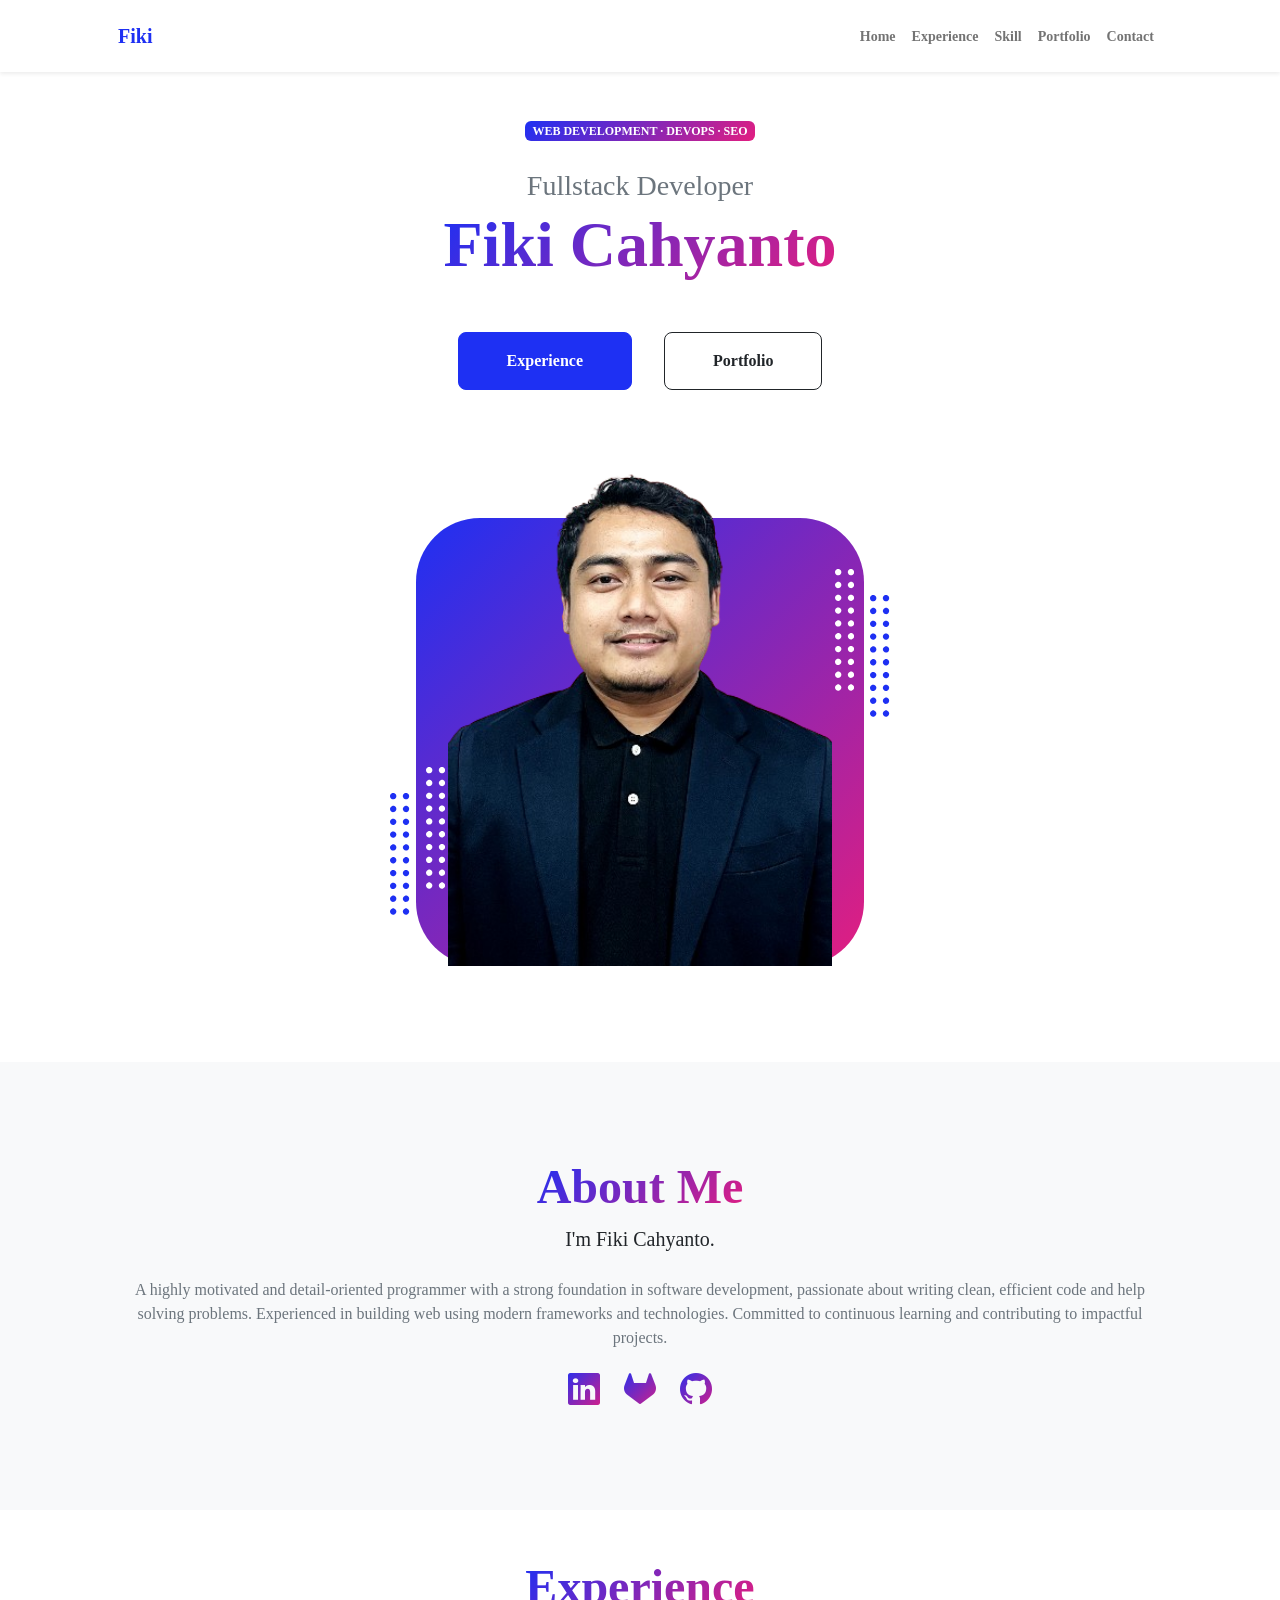
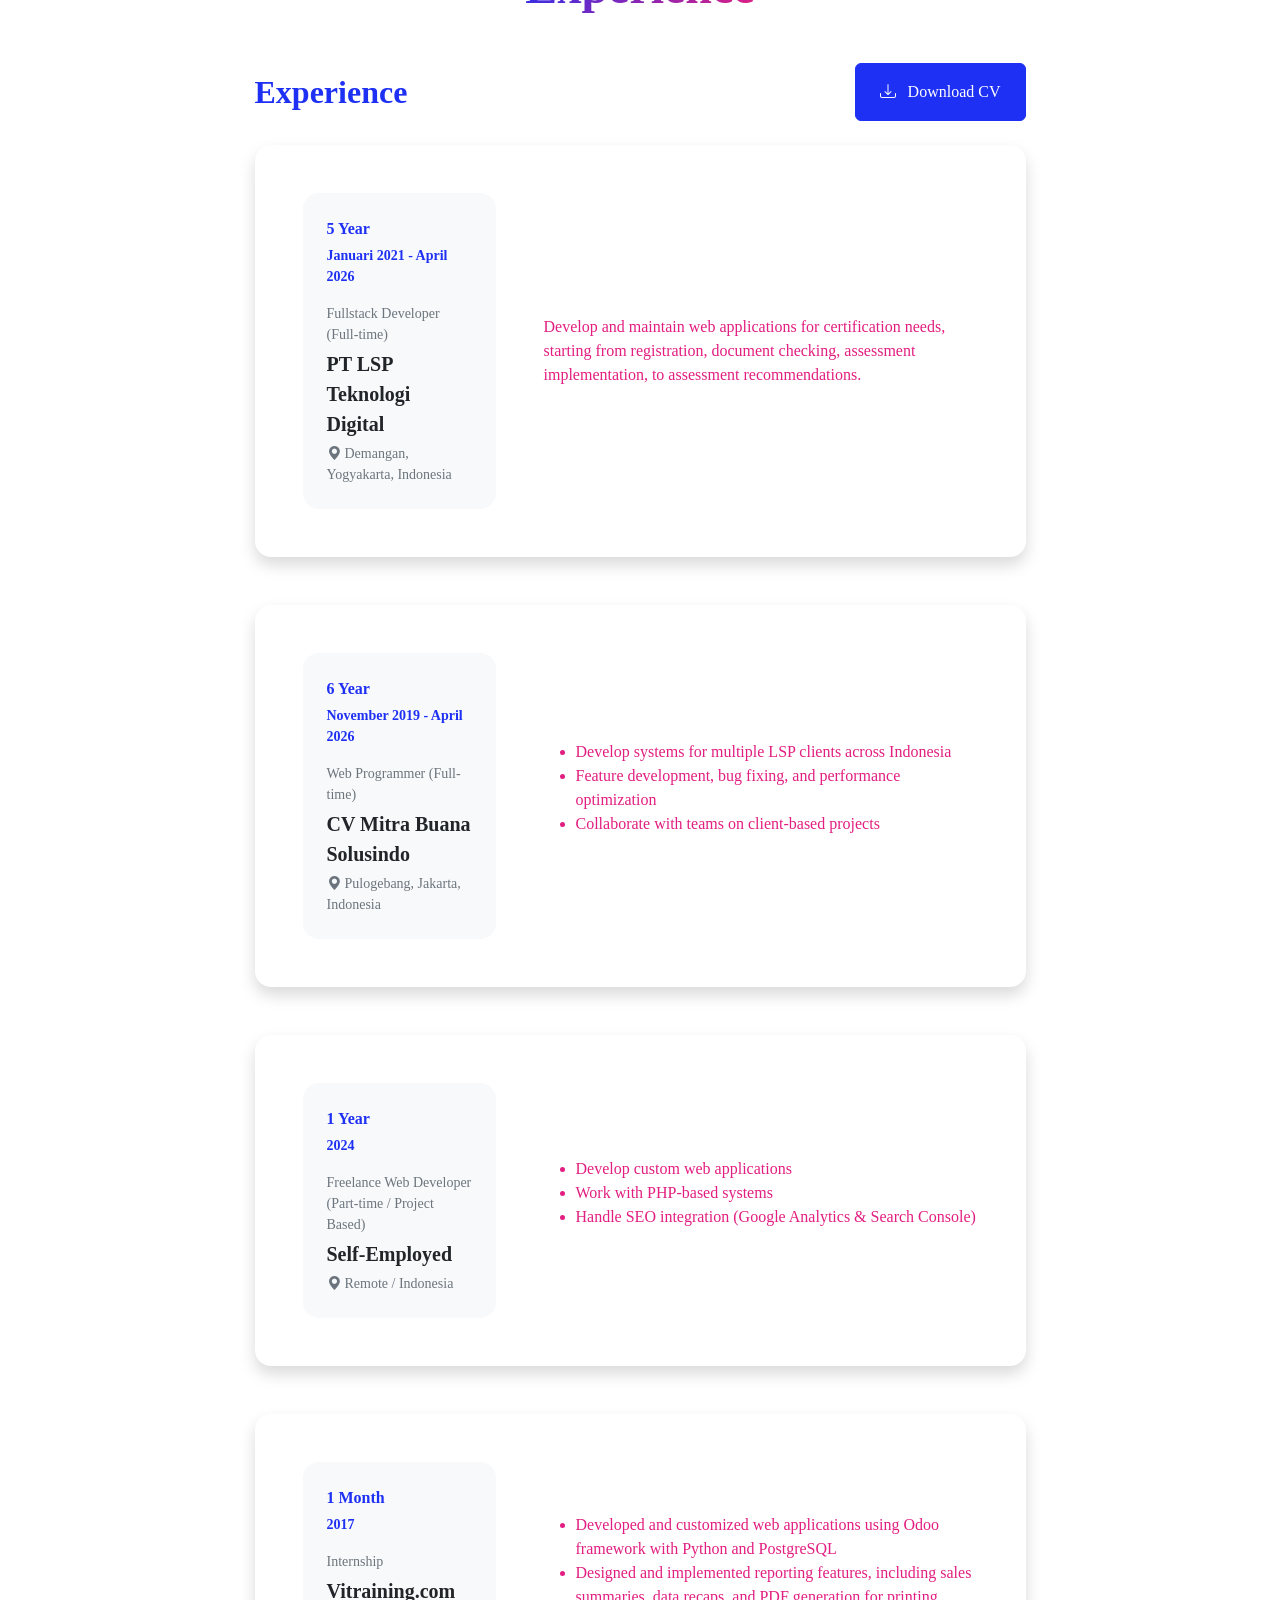
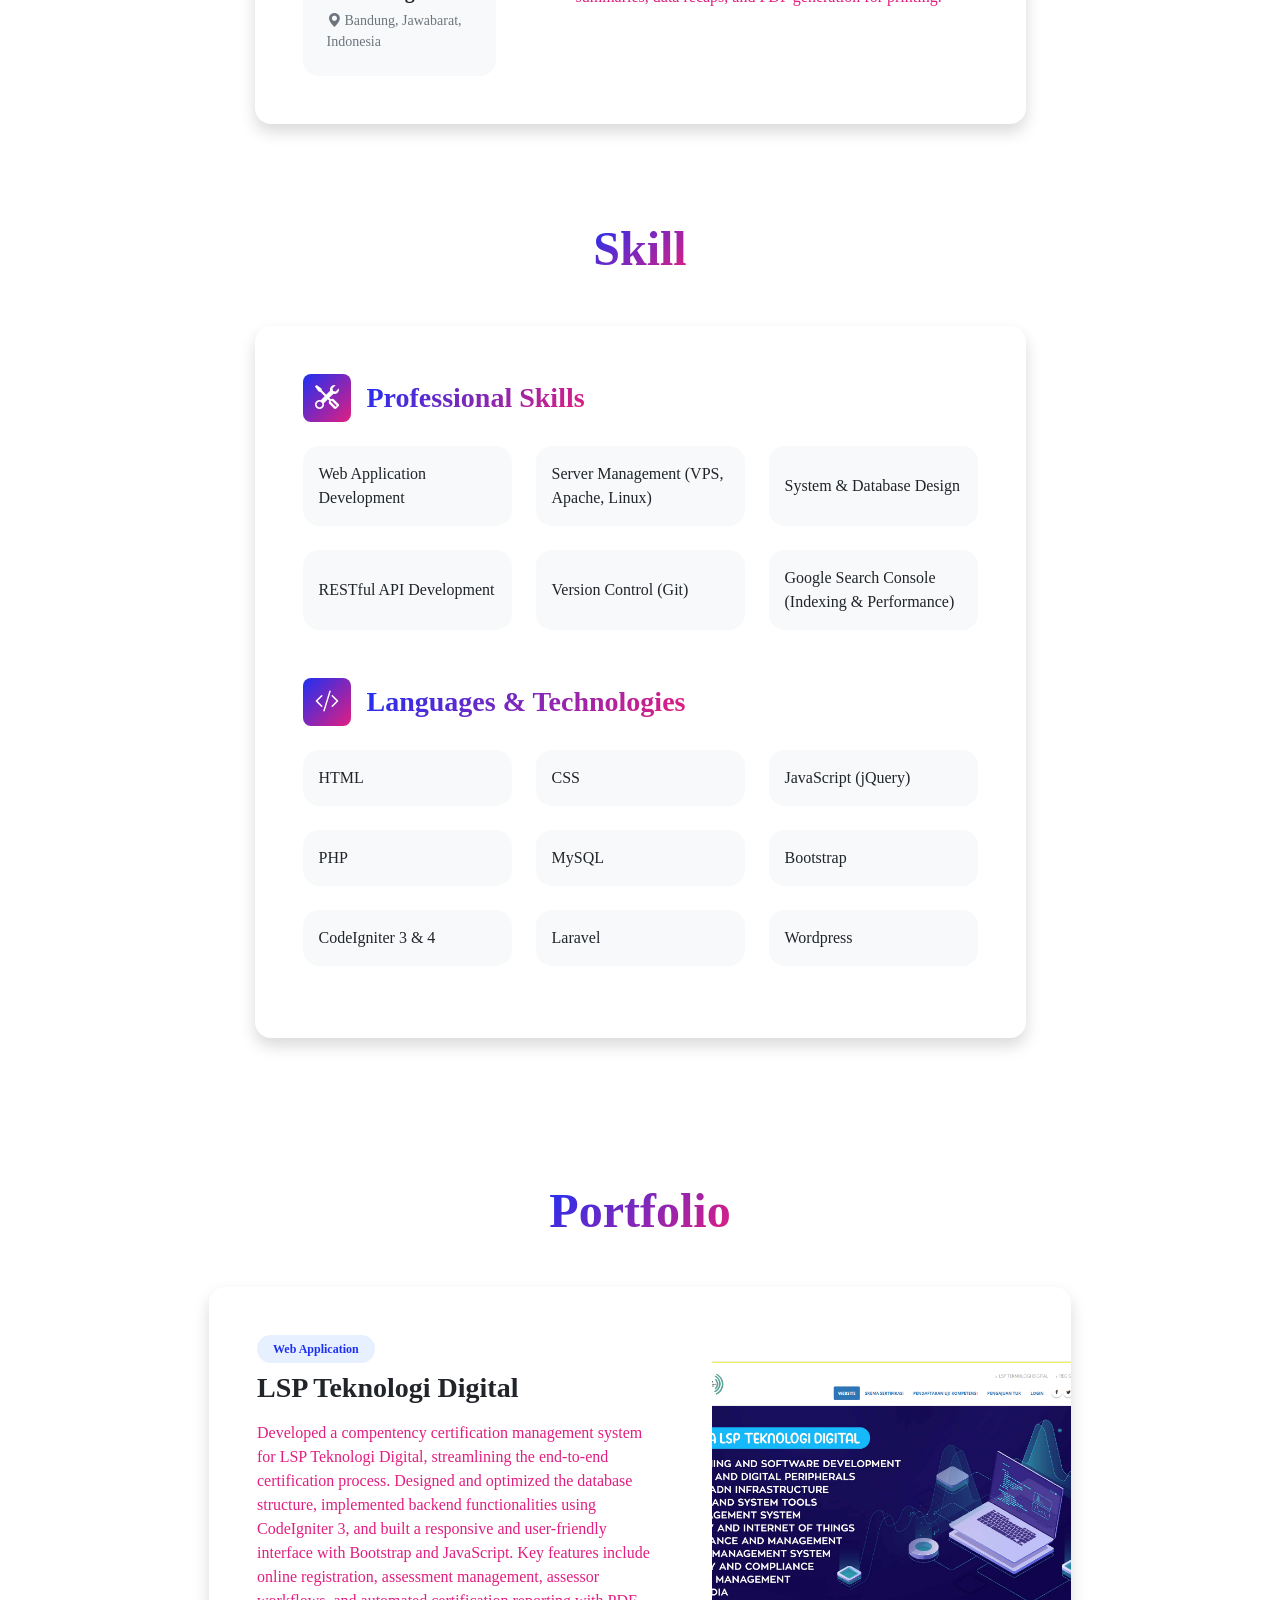
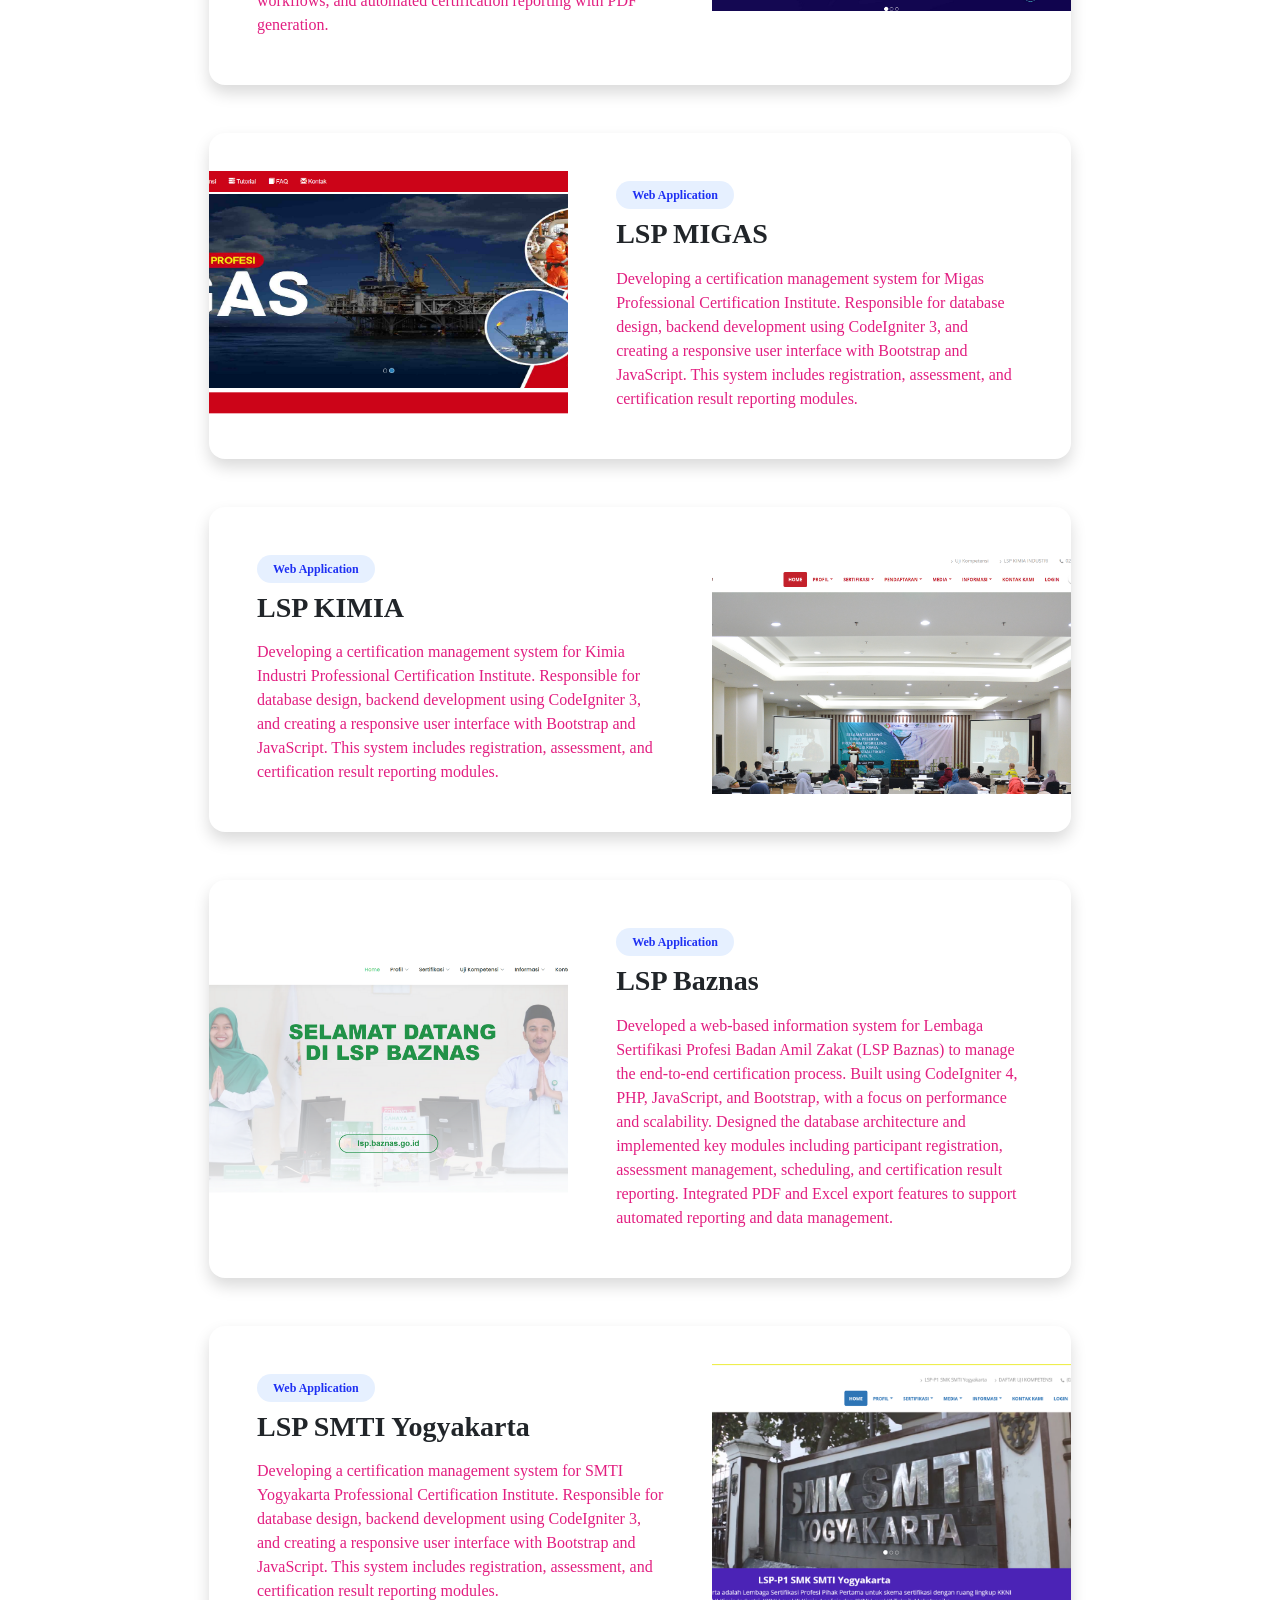
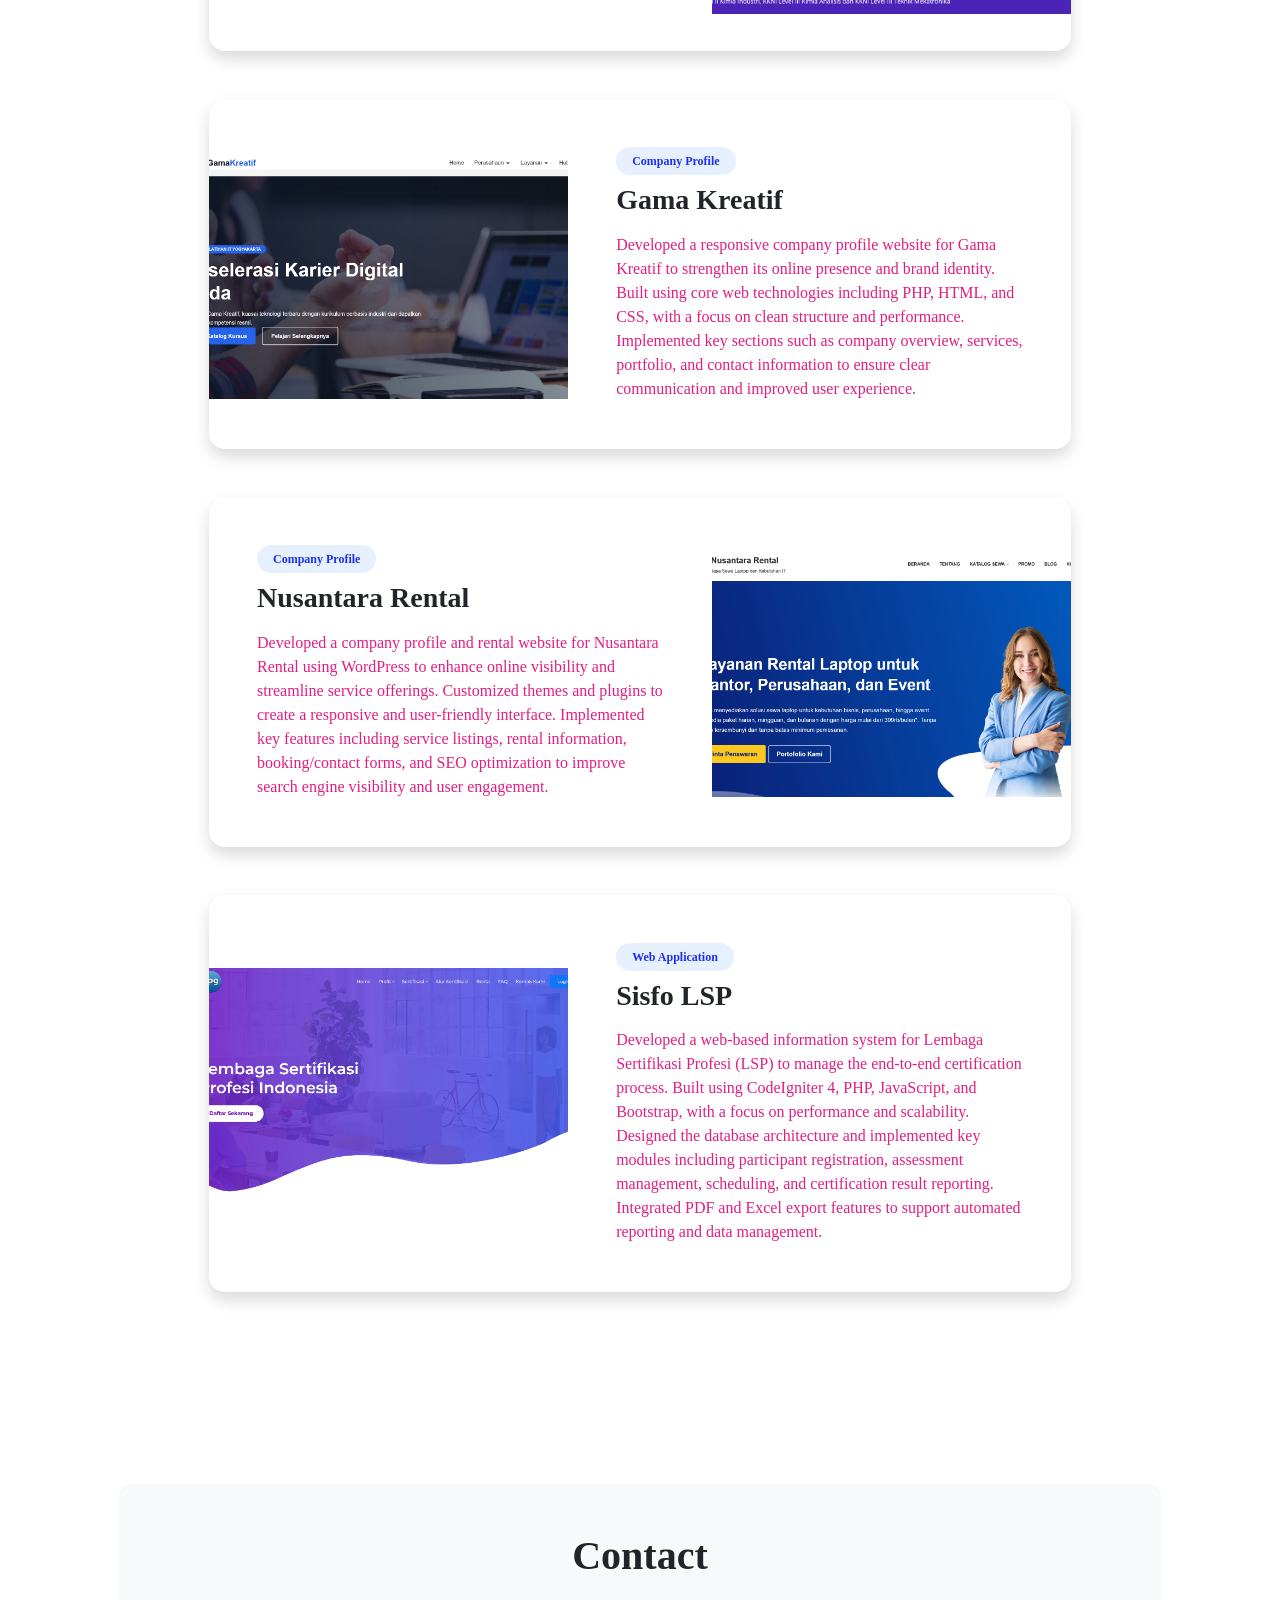
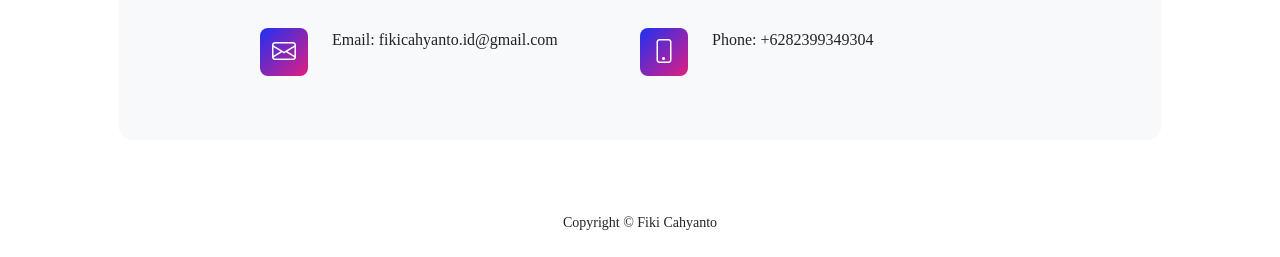
==== commit 3d840fa0: "update skill" ====
--- a/index.html
+++ b/index.html
@@ -46,8 +46,8 @@
                                 <div class="fs-3 fw-light text-muted">Fullstack Developer</div>
                                 <h1 class="display-3 fw-bolder mb-5"><span class="text-gradient d-inline">Fiki Cahyanto</span></h1>
                                 <div class="d-grid gap-3 d-sm-flex justify-content-sm-center justify-content-xxl-start mb-3">
-                                    <a class="btn btn-primary btn-lg px-5 py-3 me-sm-3 fs-6 fw-bolder" href="experience">Experience</a>
-                                    <a class="btn btn-outline-dark btn-lg px-5 py-3 fs-6 fw-bolder" href="portfolio">Portfolio</a>
+                                    <a class="btn btn-primary btn-lg px-5 py-3 me-sm-3 fs-6 fw-bolder" href="#experience">Experience</a>
+                                    <a class="btn btn-outline-dark btn-lg px-5 py-3 fs-6 fw-bolder" href="#portfolio">Portfolio</a>
                                 </div>
                             </div>
                         </div>
@@ -206,7 +206,7 @@
                                 <div class="d-flex align-items-center justify-content-between mb-4">
                                     <h2 class="text-primary fw-bolder mb-0">Experience</h2>
                                     <!-- Download resume button-->
-                                    <a class="btn btn-primary px-4 py-3" href="https://drive.google.com/file/d/1CCnx6plpTondUq2MxJjAGm2RIwuXcTlf/view?usp=sharing">
+                                    <a class="btn btn-primary px-4 py-3" href="https://drive.google.com/file/d/1d1nGrMO2sSFWVQRGh0pF5LOZUMXPHIbQ/view?usp=sharing" target="_blank">
                                         <div class="d-inline-block bi bi-download me-2"></div>
                                         Download CV
                                     </a>
@@ -218,7 +218,7 @@
                                             <div class="col-12 col-lg-4 text-center text-lg-start mb-4 mb-lg-0">
                                                 <div class="bg-light p-4 rounded-4 h-100">
                                                     <div class="text-primary fw-bolder mb-1">5 Year</div>
-                                                    <div class="text-primary fw-bolder mb-3 small">2021 - 2026</div>
+                                                    <div class="text-primary fw-bolder mb-3 small">Januari 2021 - April 2026</div>
                                                     <div class="small text-muted mb-1">Fullstack Developer (Full-time)</div>
                                                     <div class="fs-5 fw-bold text-dark mb-1">PT LSP Teknologi Digital</div>
                                                     <div class="small text-muted"><i class="bi bi-geo-alt-fill me-1"></i>Demangan, Yogyakarta, Indonesia</div>
@@ -239,7 +239,7 @@
                                             <div class="col-12 col-lg-4 text-center text-lg-start mb-4 mb-lg-0">
                                                 <div class="bg-light p-4 rounded-4 h-100">
                                                     <div class="text-primary fw-bolder mb-1">6 Year</div>
-                                                    <div class="text-primary fw-bolder mb-3 small">2019 - 2026</div>
+                                                    <div class="text-primary fw-bolder mb-3 small">November 2019 - April 2026</div>
                                                     <div class="small text-muted mb-1">Web Programmer (Full-time)</div>
                                                     <div class="fs-5 fw-bold text-dark mb-1">CV Mitra Buana Solusindo</div>
                                                     <div class="small text-muted"><i class="bi bi-geo-alt-fill me-1"></i>Pulogebang, Jakarta, Indonesia</div>
@@ -337,7 +337,7 @@
                                                 </div>
                                                 <div class="col mb-4 mb-md-0">
                                                     <div class="d-flex align-items-center bg-light rounded-4 p-3 h-100">
-                                                       Server Management (Apache, Linux)
+                                                       Server Management (VPS, Apache, Linux)
                                                     </div>
                                                 </div>
                                                 <div class="col">
@@ -397,7 +397,7 @@
                                                     <div class="d-flex align-items-center bg-light rounded-4 p-3 h-100">Bootstrap</div>
                                                 </div>
                                             </div>
-                                            <div class="row row-cols-1 row-cols-md-3">
+                                            <div class="row row-cols-1 row-cols-md-3 mb-4">
                                                 <div class="col mb-4 mb-md-0">
                                                     <div class="d-flex align-items-center bg-light rounded-4 p-3 h-100">CodeIgniter 3 & 4</div>
                                                 </div>
@@ -592,7 +592,7 @@
                             </div>
                             <div class="feature bg-primary bg-gradient-primary-to-secondary text-white rounded-3 mb-3"><i class="bi bi-phone"></i></div>
                             <div class="col-lg-8 col-xl-4">
-                                Phone: +6282399239934
+                                Phone: +6282399349304
                             </div>
                         </div>
                     </div>
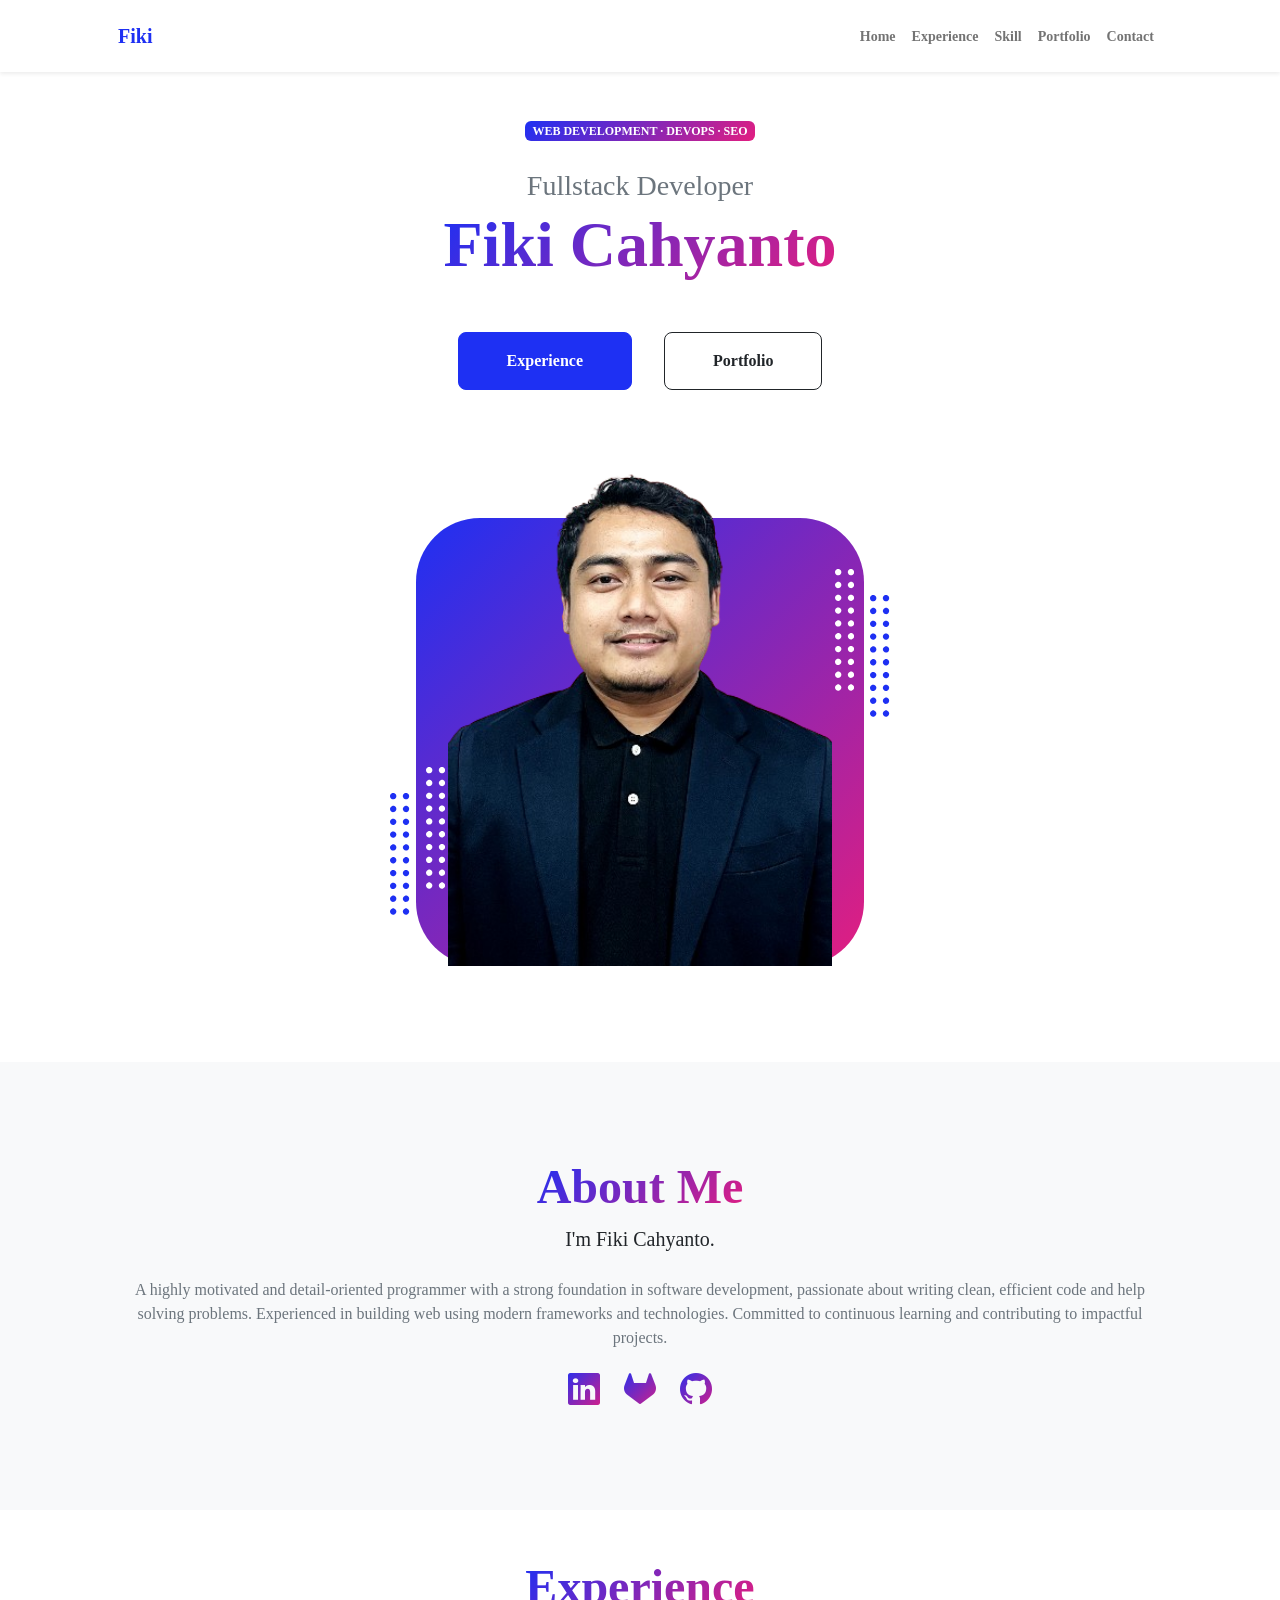
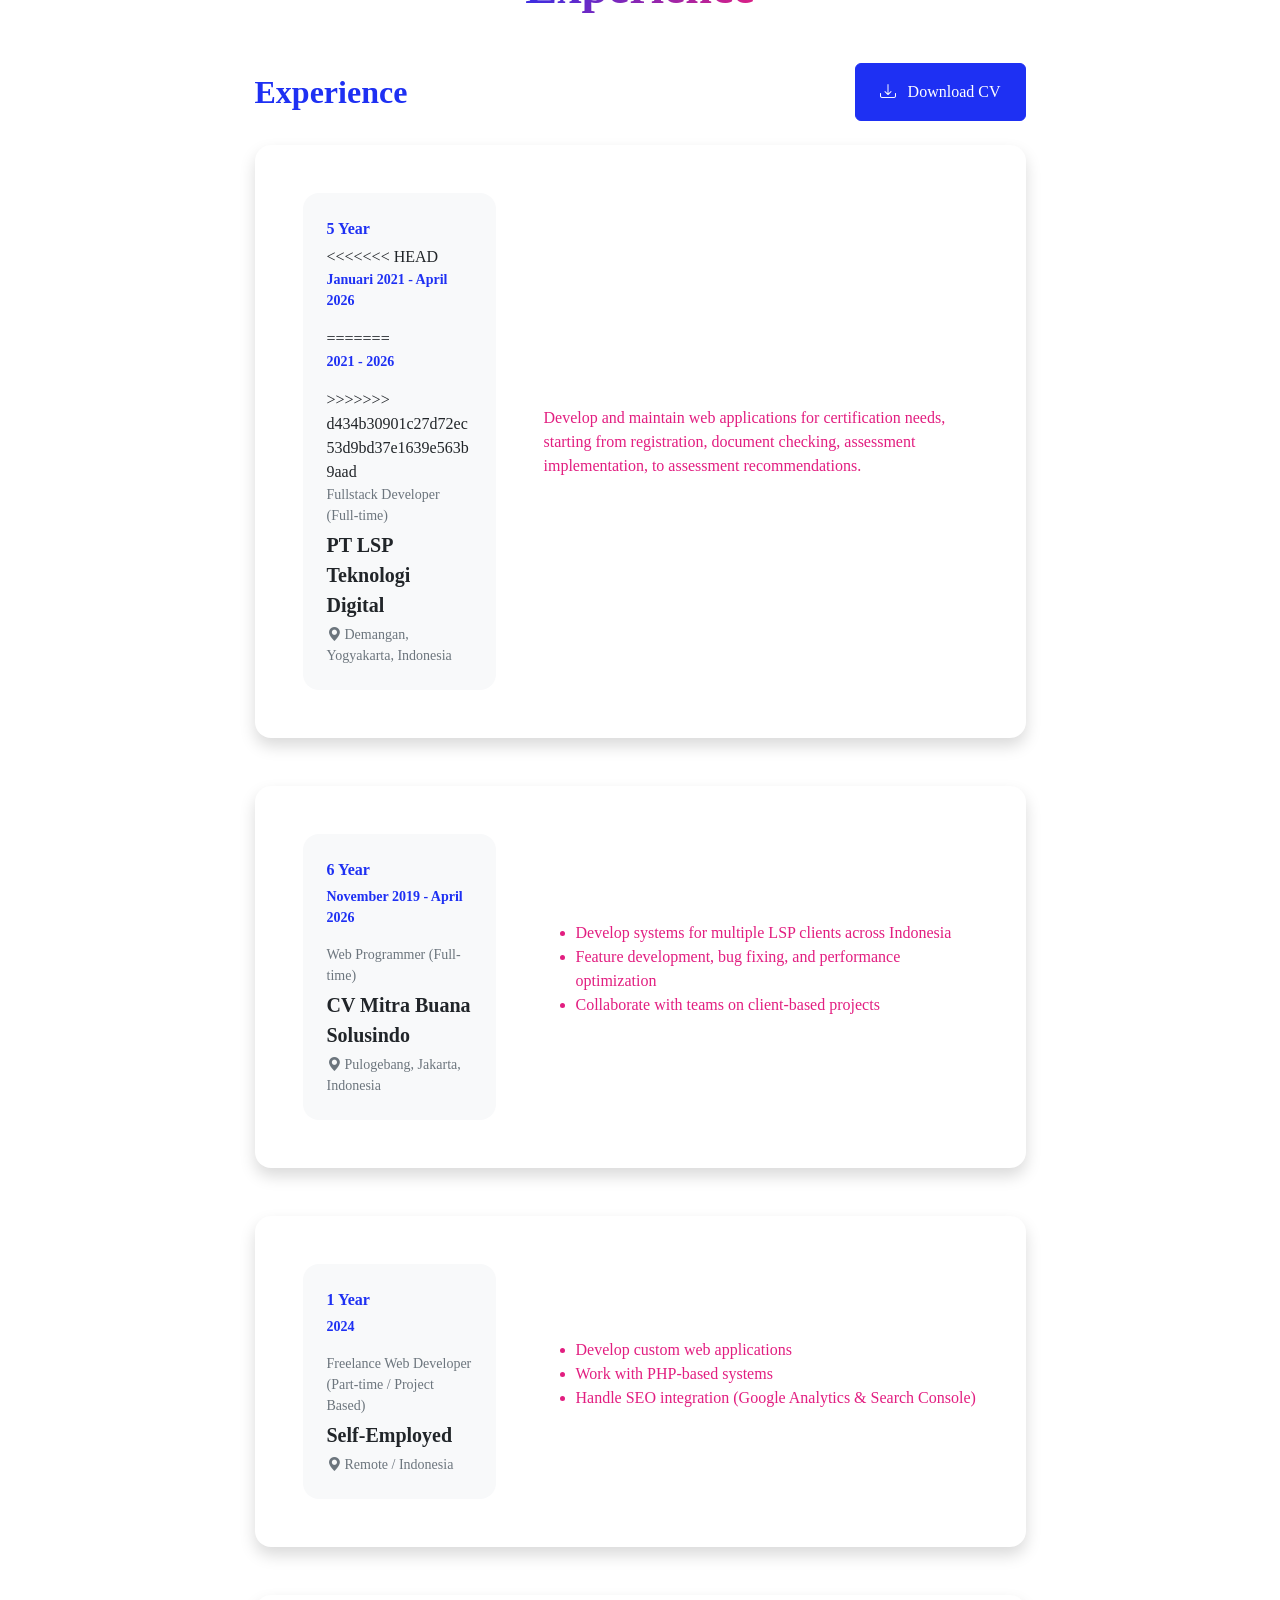
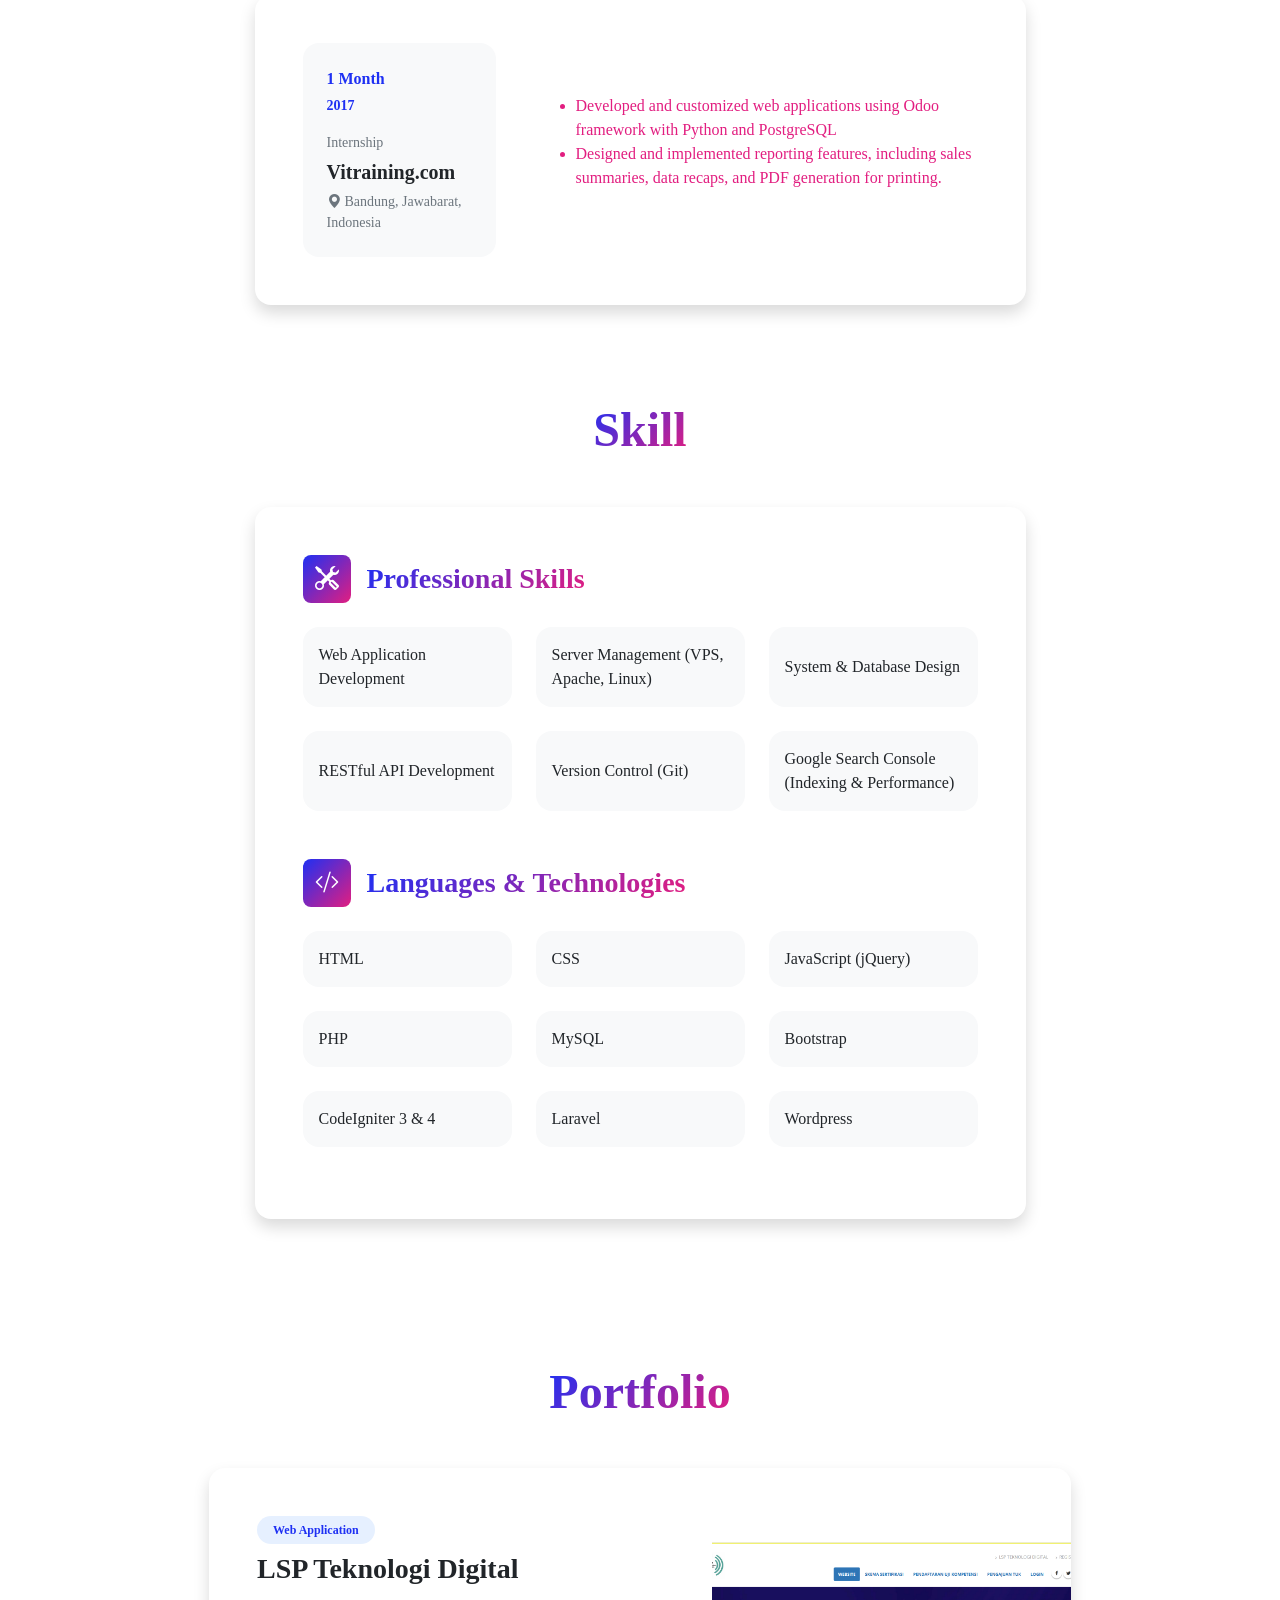
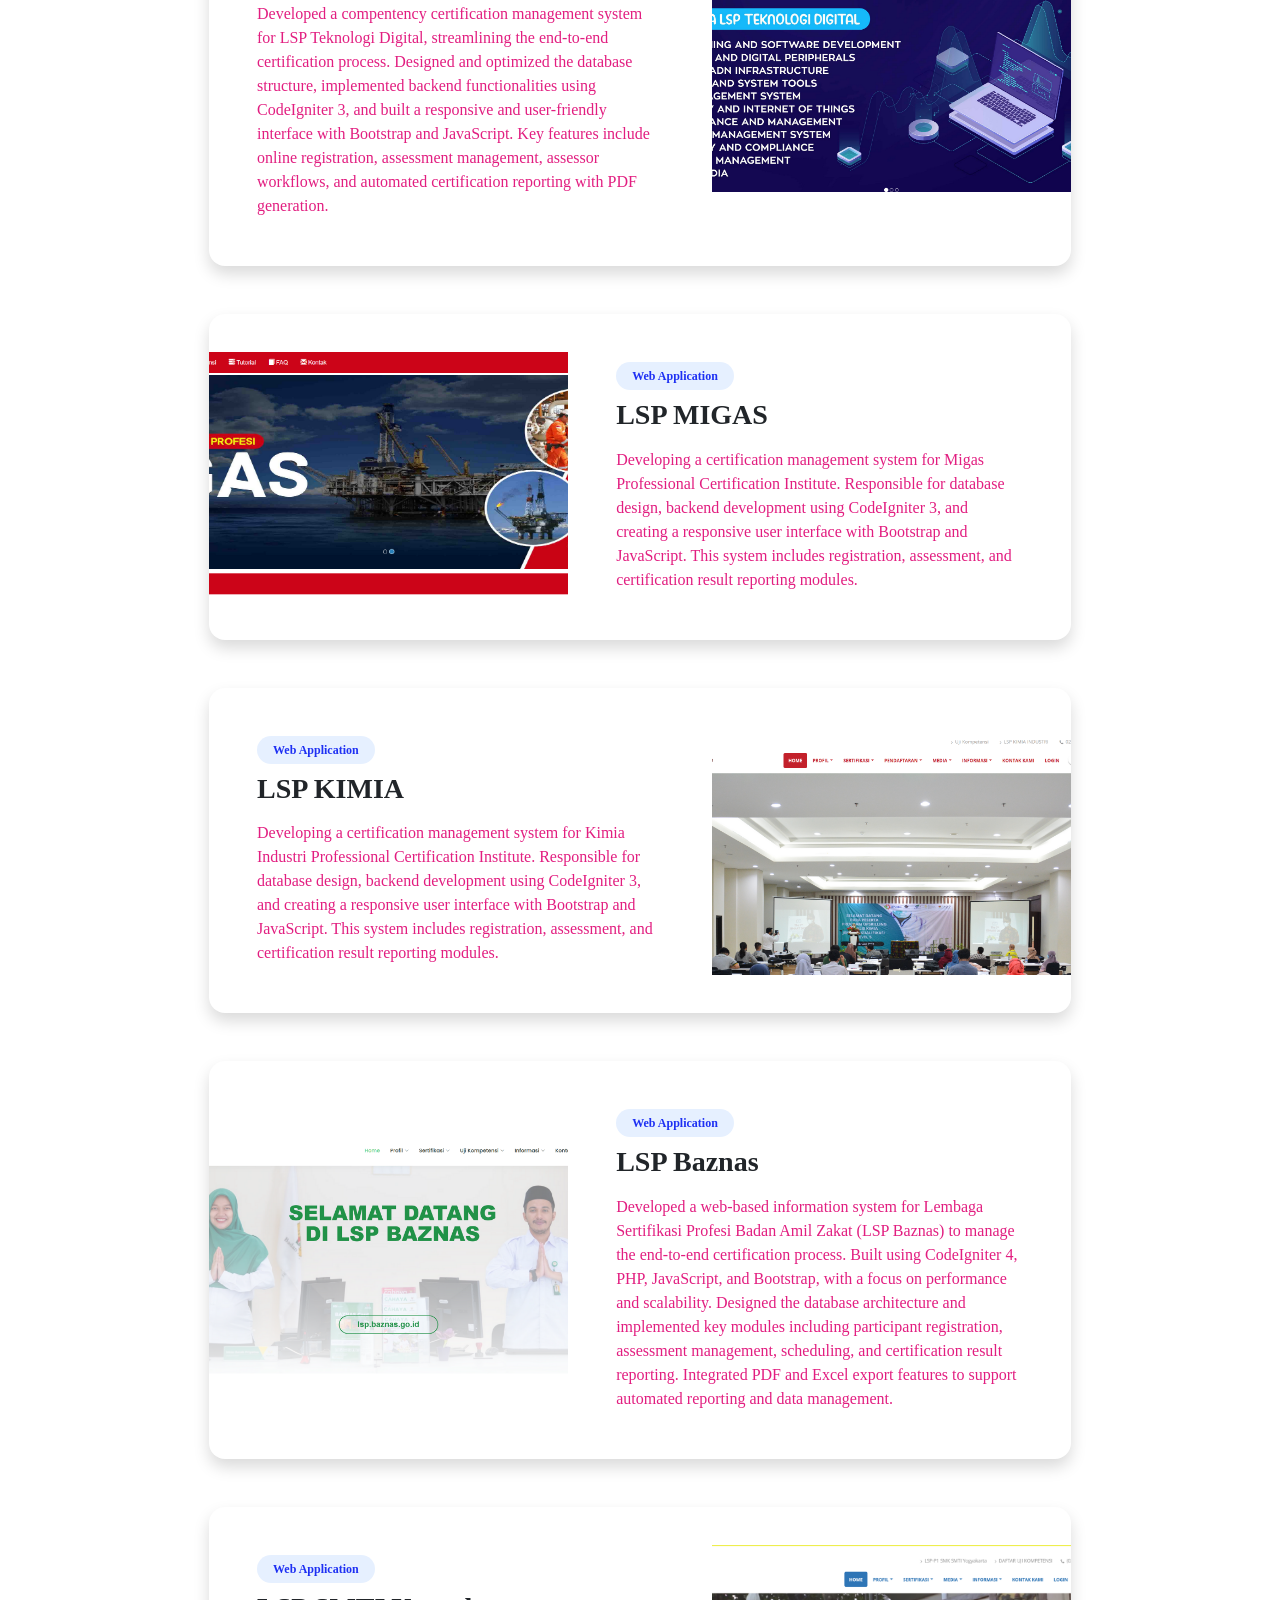
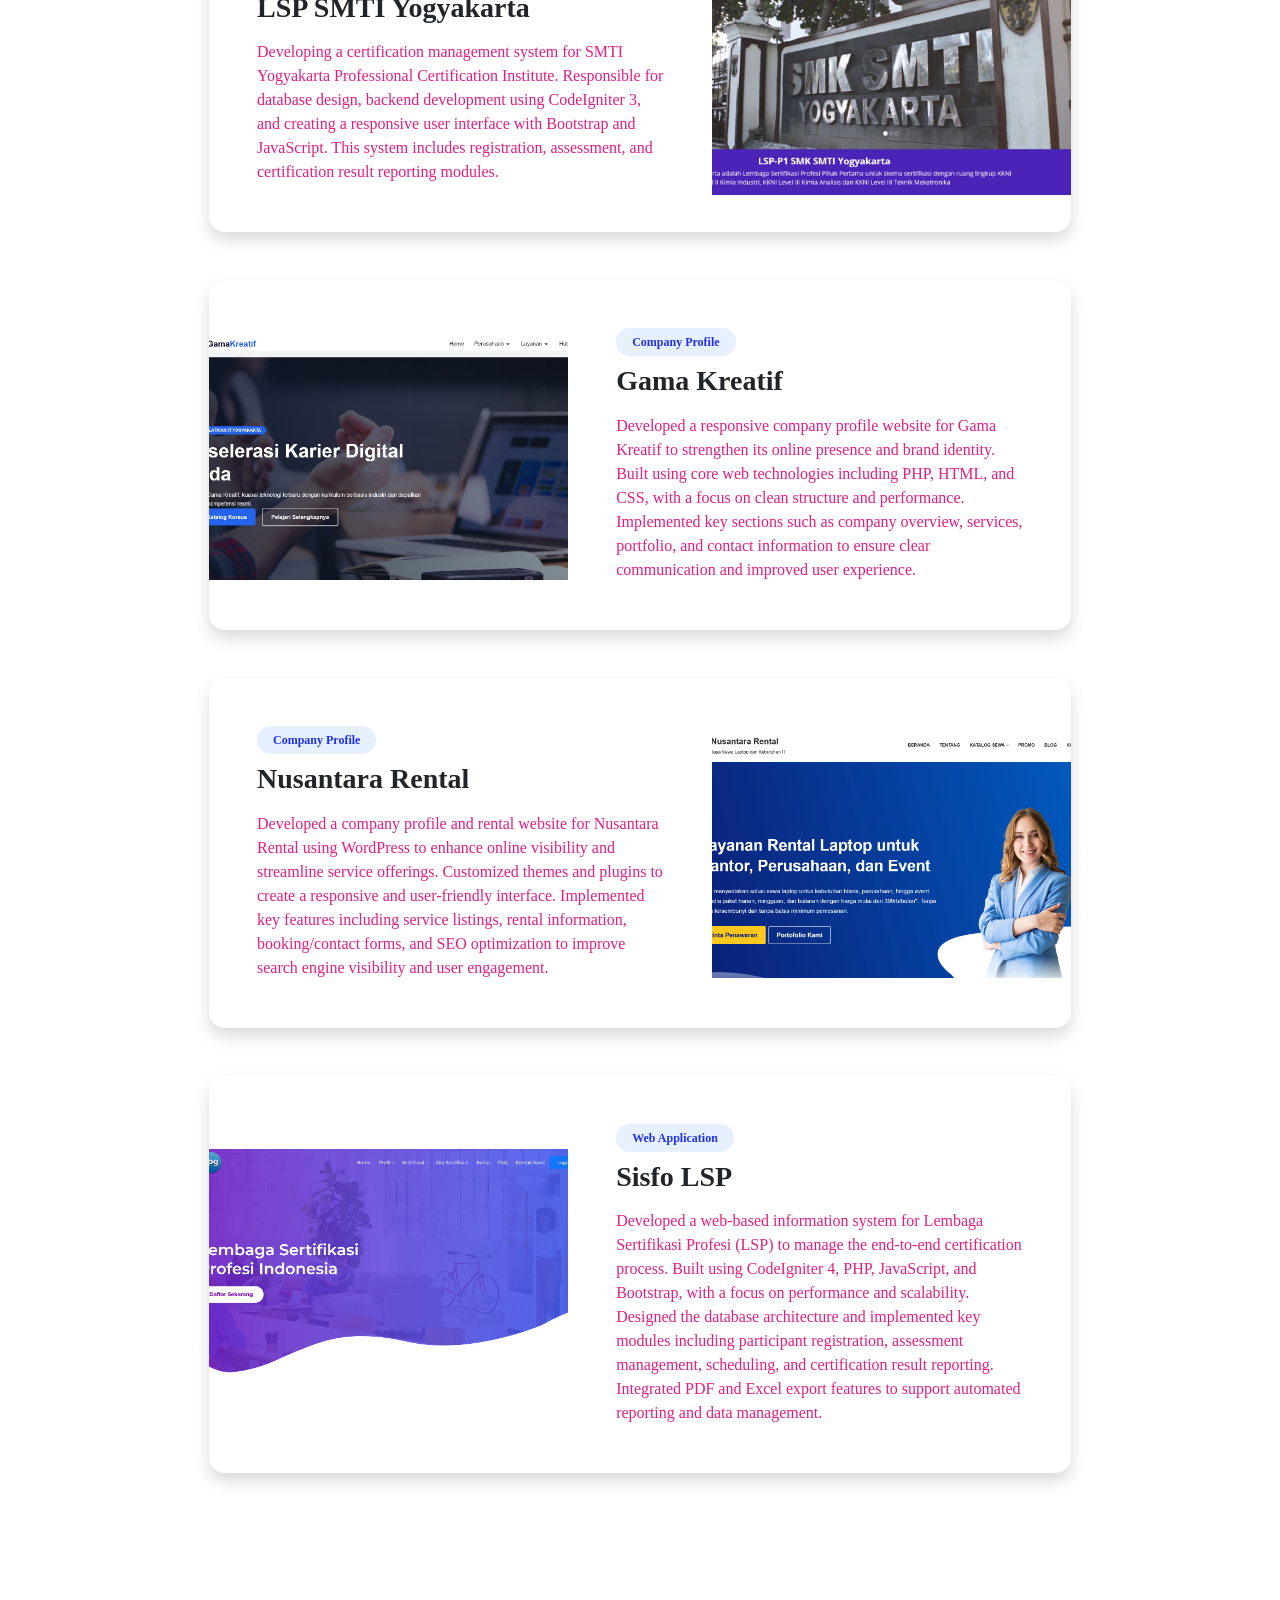
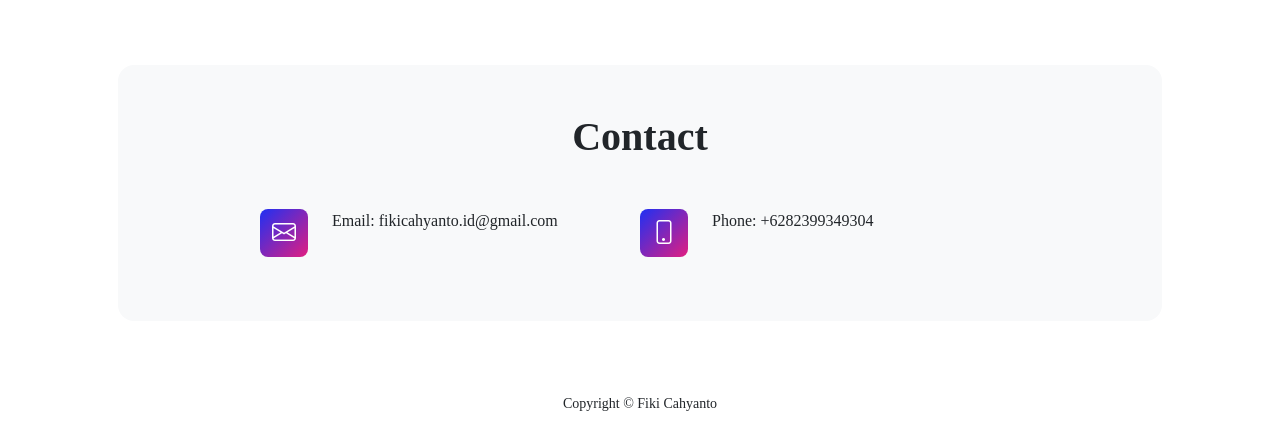
==== commit abb857e0: "update skill" ====
--- a/index.html
+++ b/index.html
@@ -218,7 +218,11 @@
                                             <div class="col-12 col-lg-4 text-center text-lg-start mb-4 mb-lg-0">
                                                 <div class="bg-light p-4 rounded-4 h-100">
                                                     <div class="text-primary fw-bolder mb-1">5 Year</div>
+<<<<<<< HEAD
                                                     <div class="text-primary fw-bolder mb-3 small">Januari 2021 - April 2026</div>
+=======
+                                                    <div class="text-primary fw-bolder mb-3 small">2021 - 2026</div>
+>>>>>>> d434b30901c27d72ec53d9bd37e1639e563b9aad
                                                     <div class="small text-muted mb-1">Fullstack Developer (Full-time)</div>
                                                     <div class="fs-5 fw-bold text-dark mb-1">PT LSP Teknologi Digital</div>
                                                     <div class="small text-muted"><i class="bi bi-geo-alt-fill me-1"></i>Demangan, Yogyakarta, Indonesia</div>
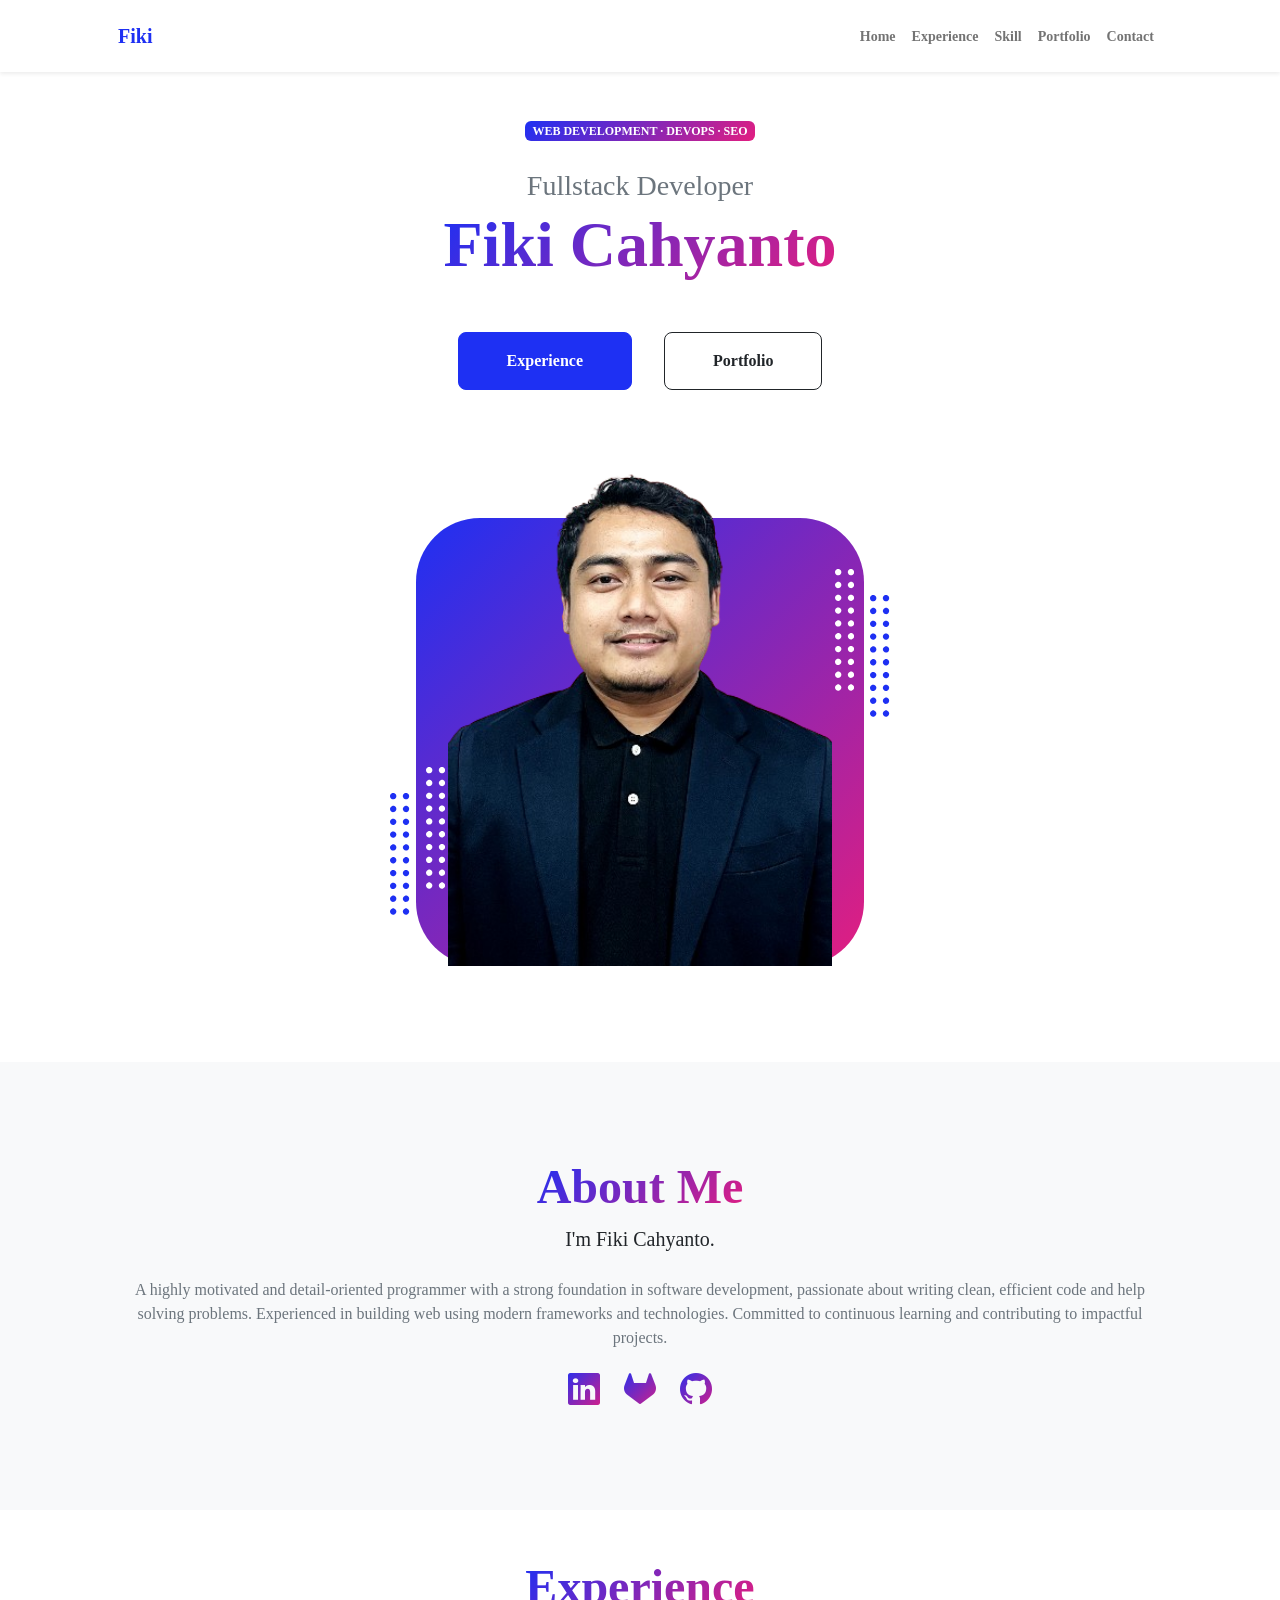
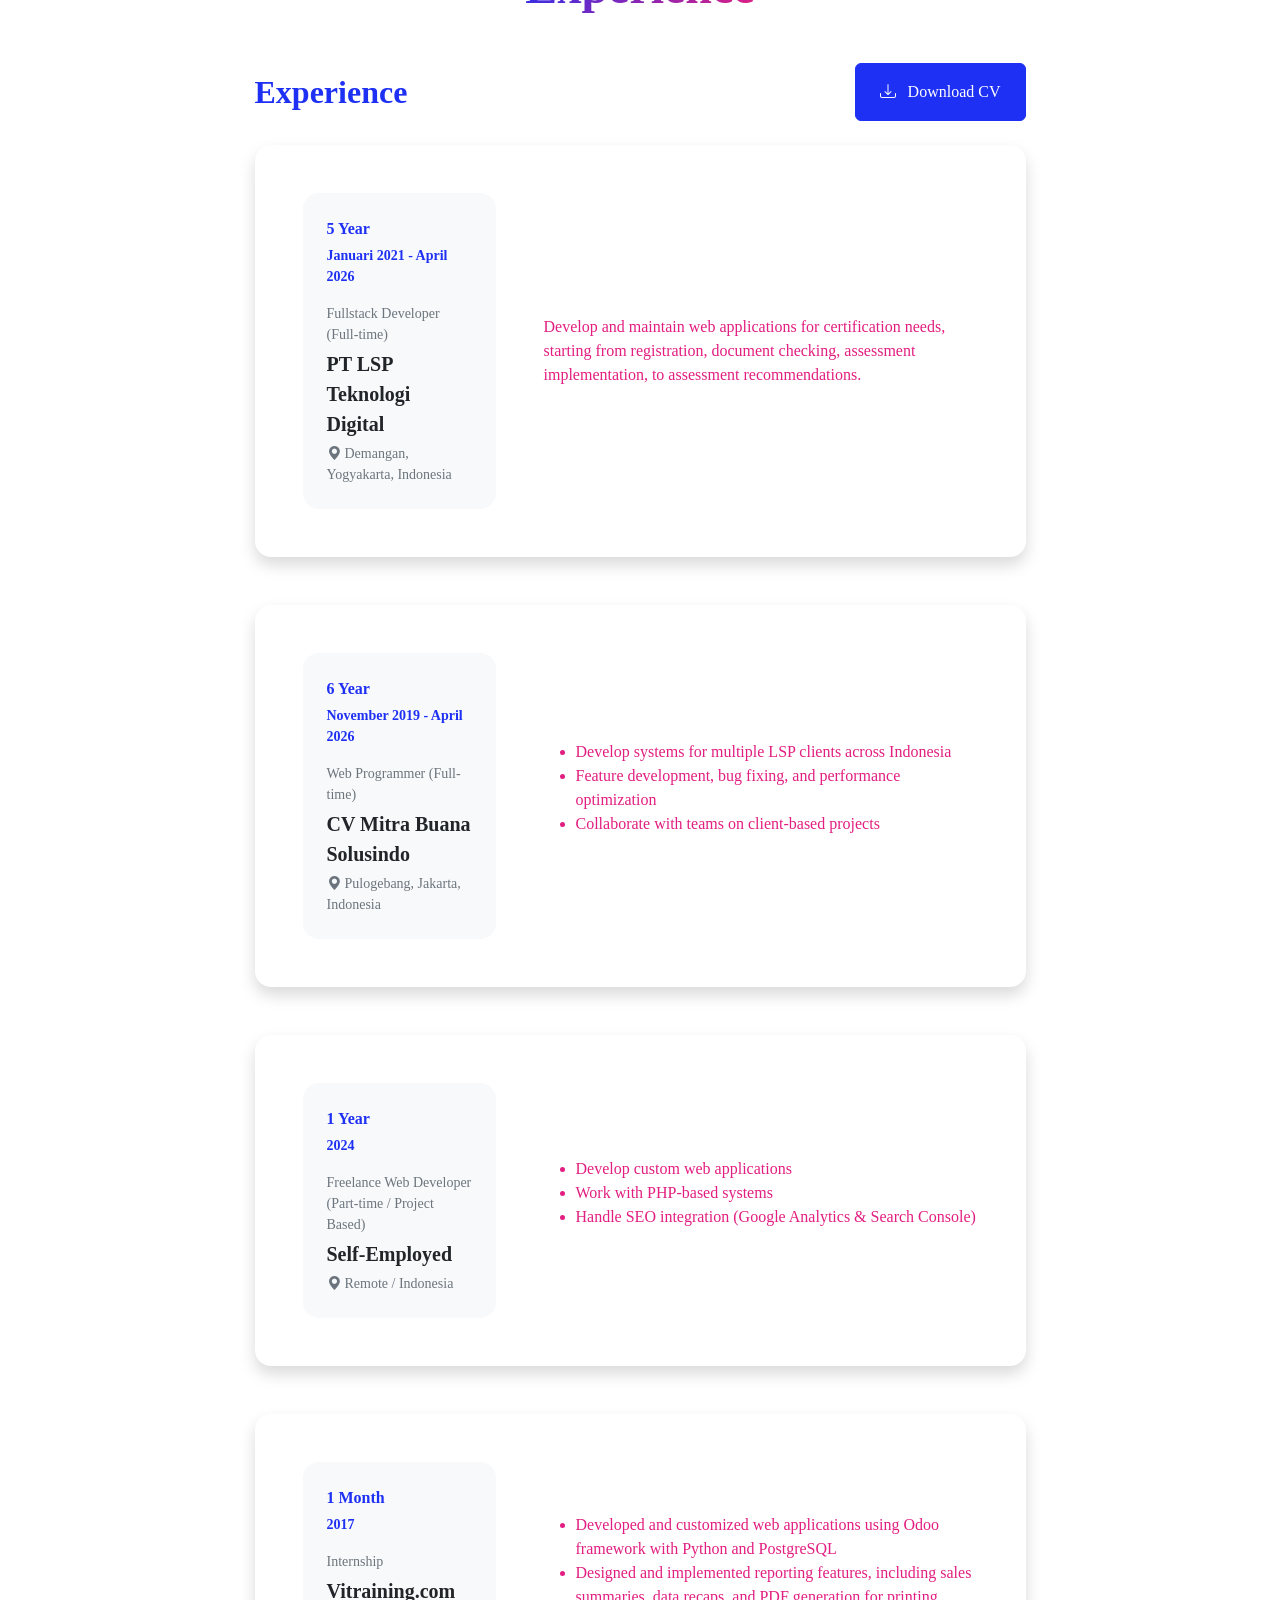
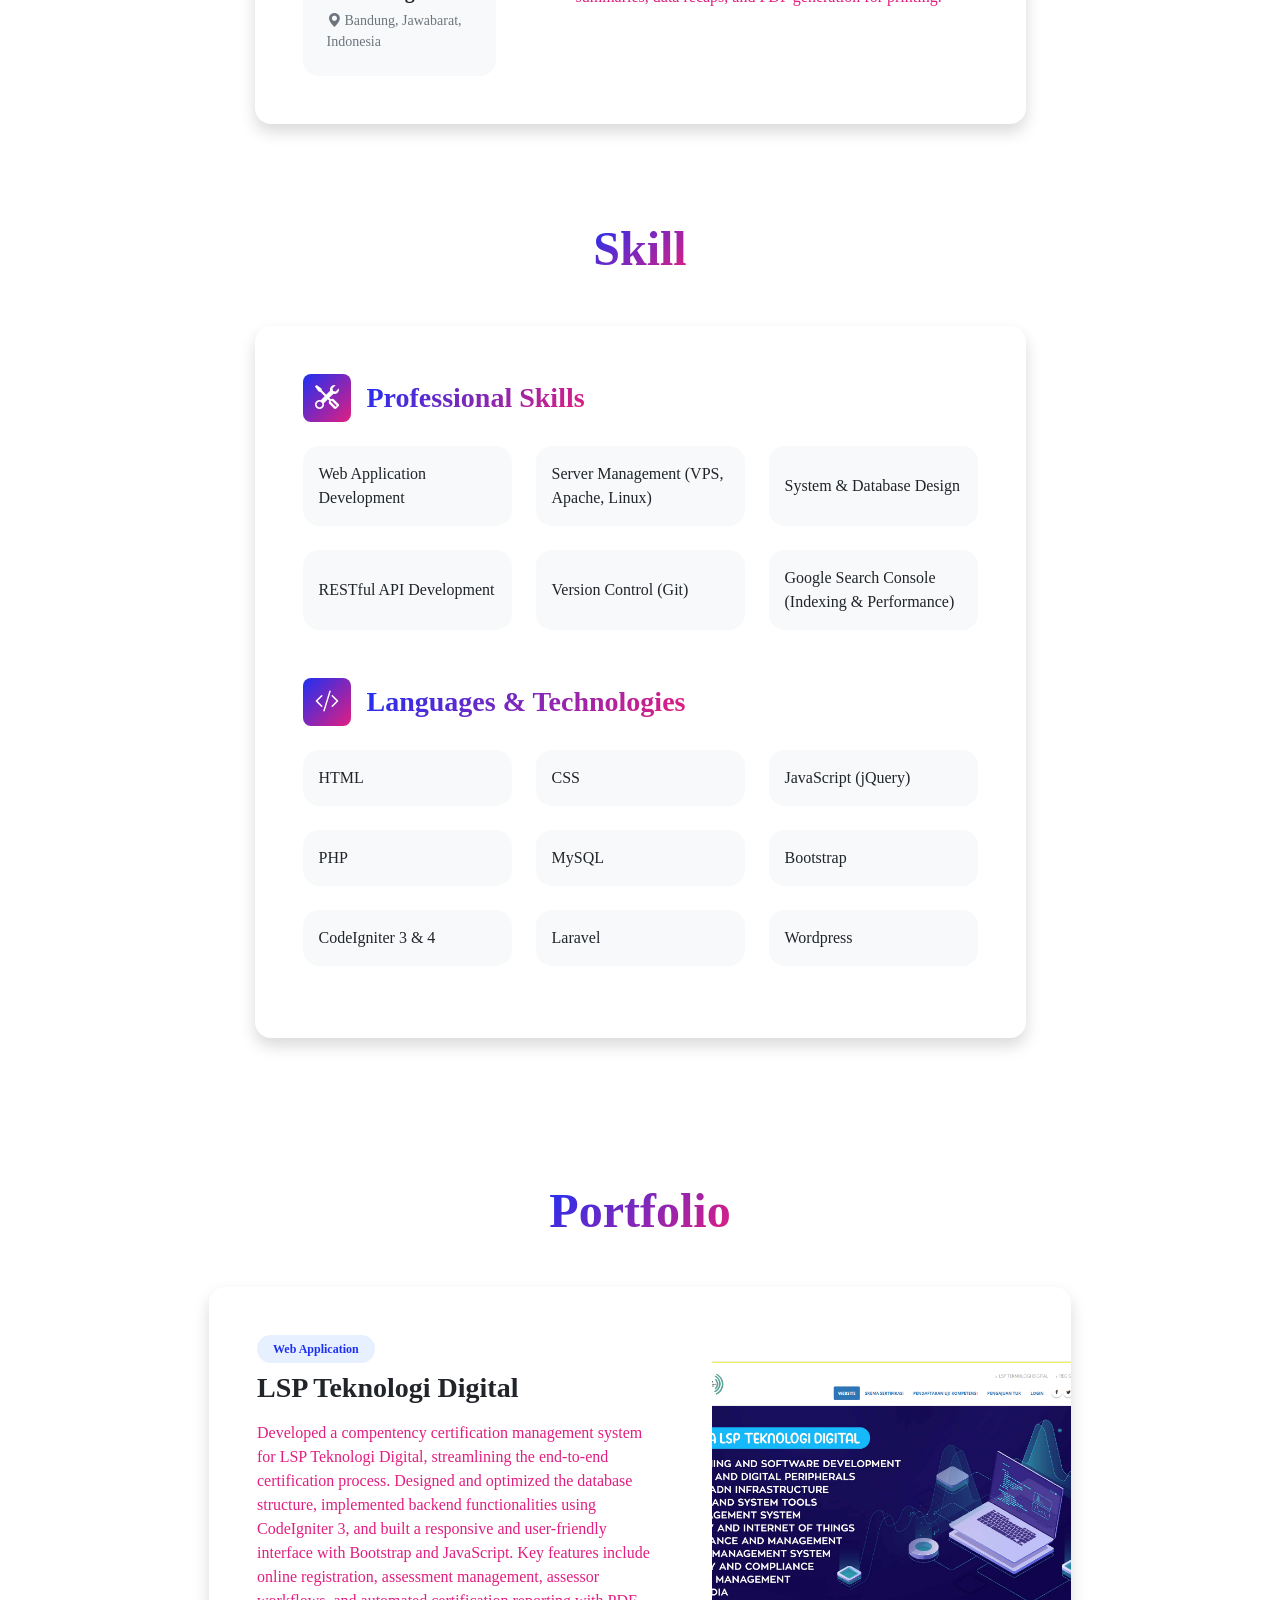
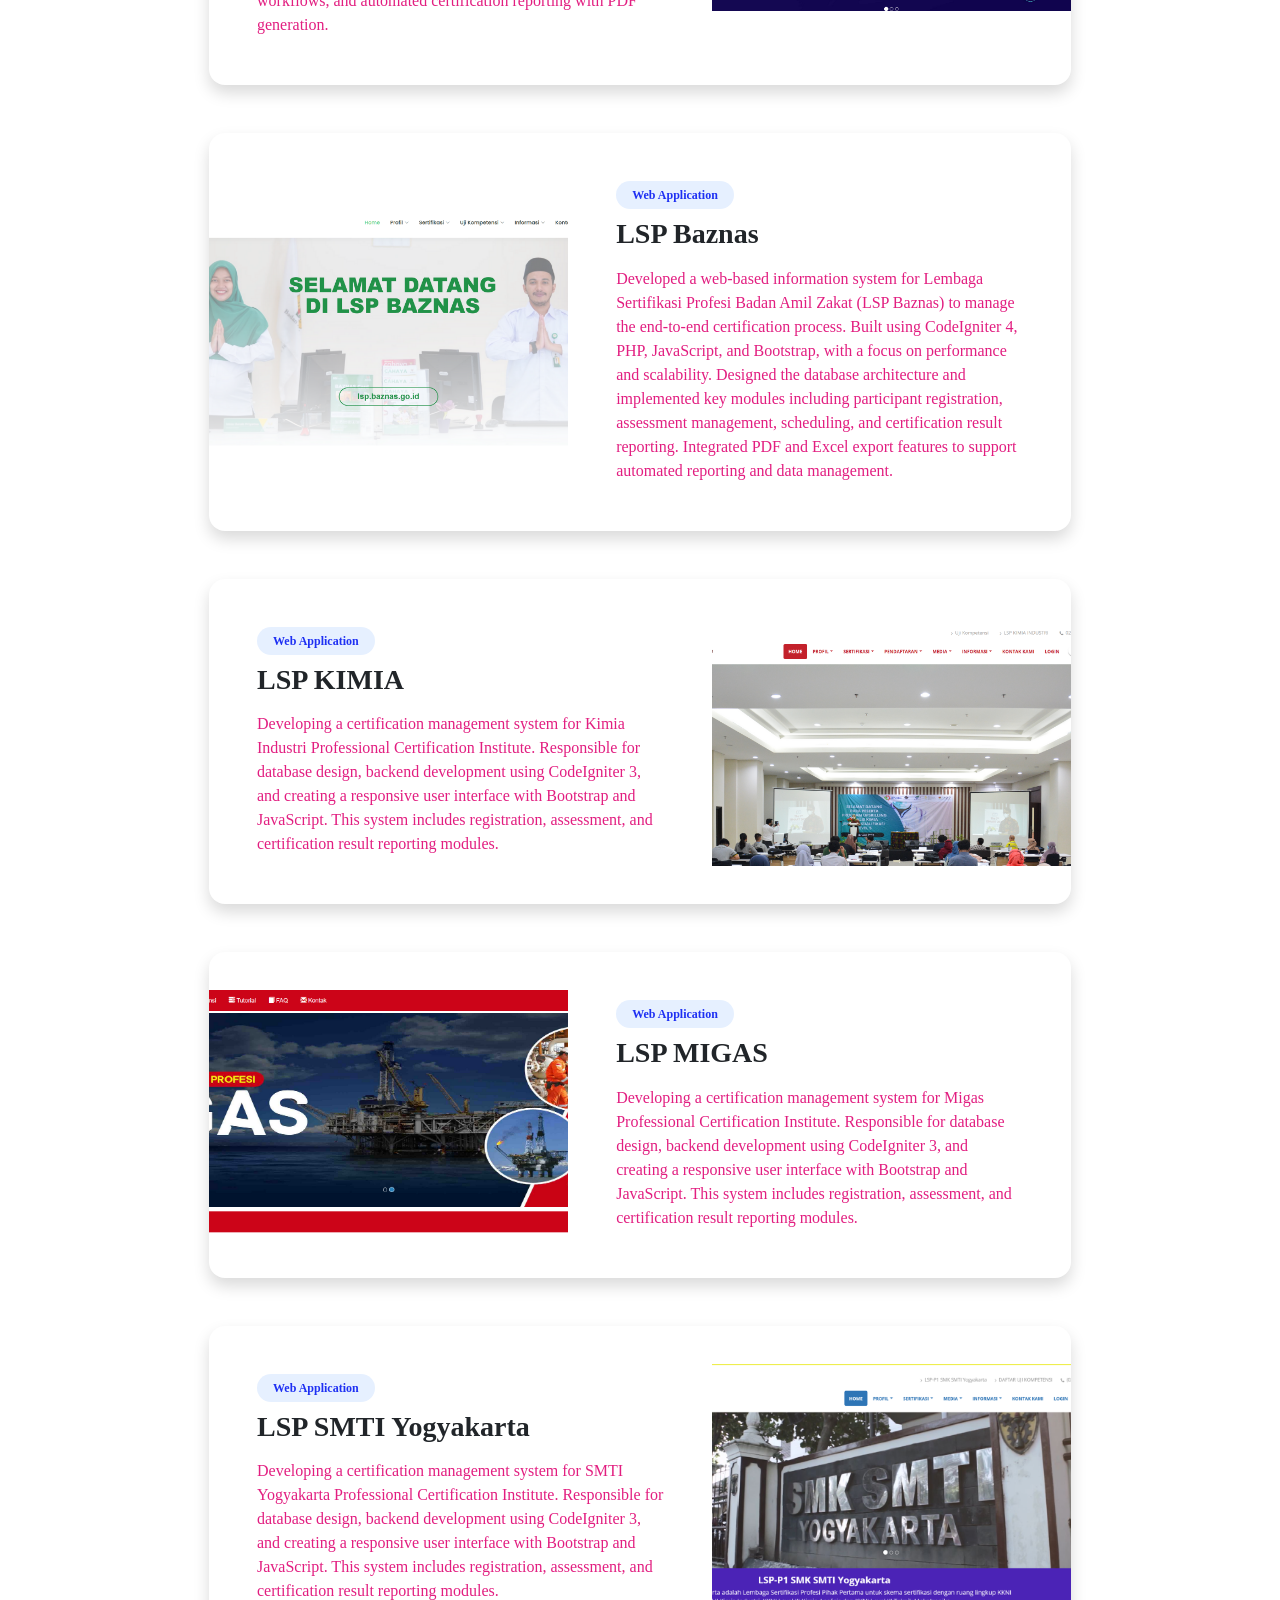
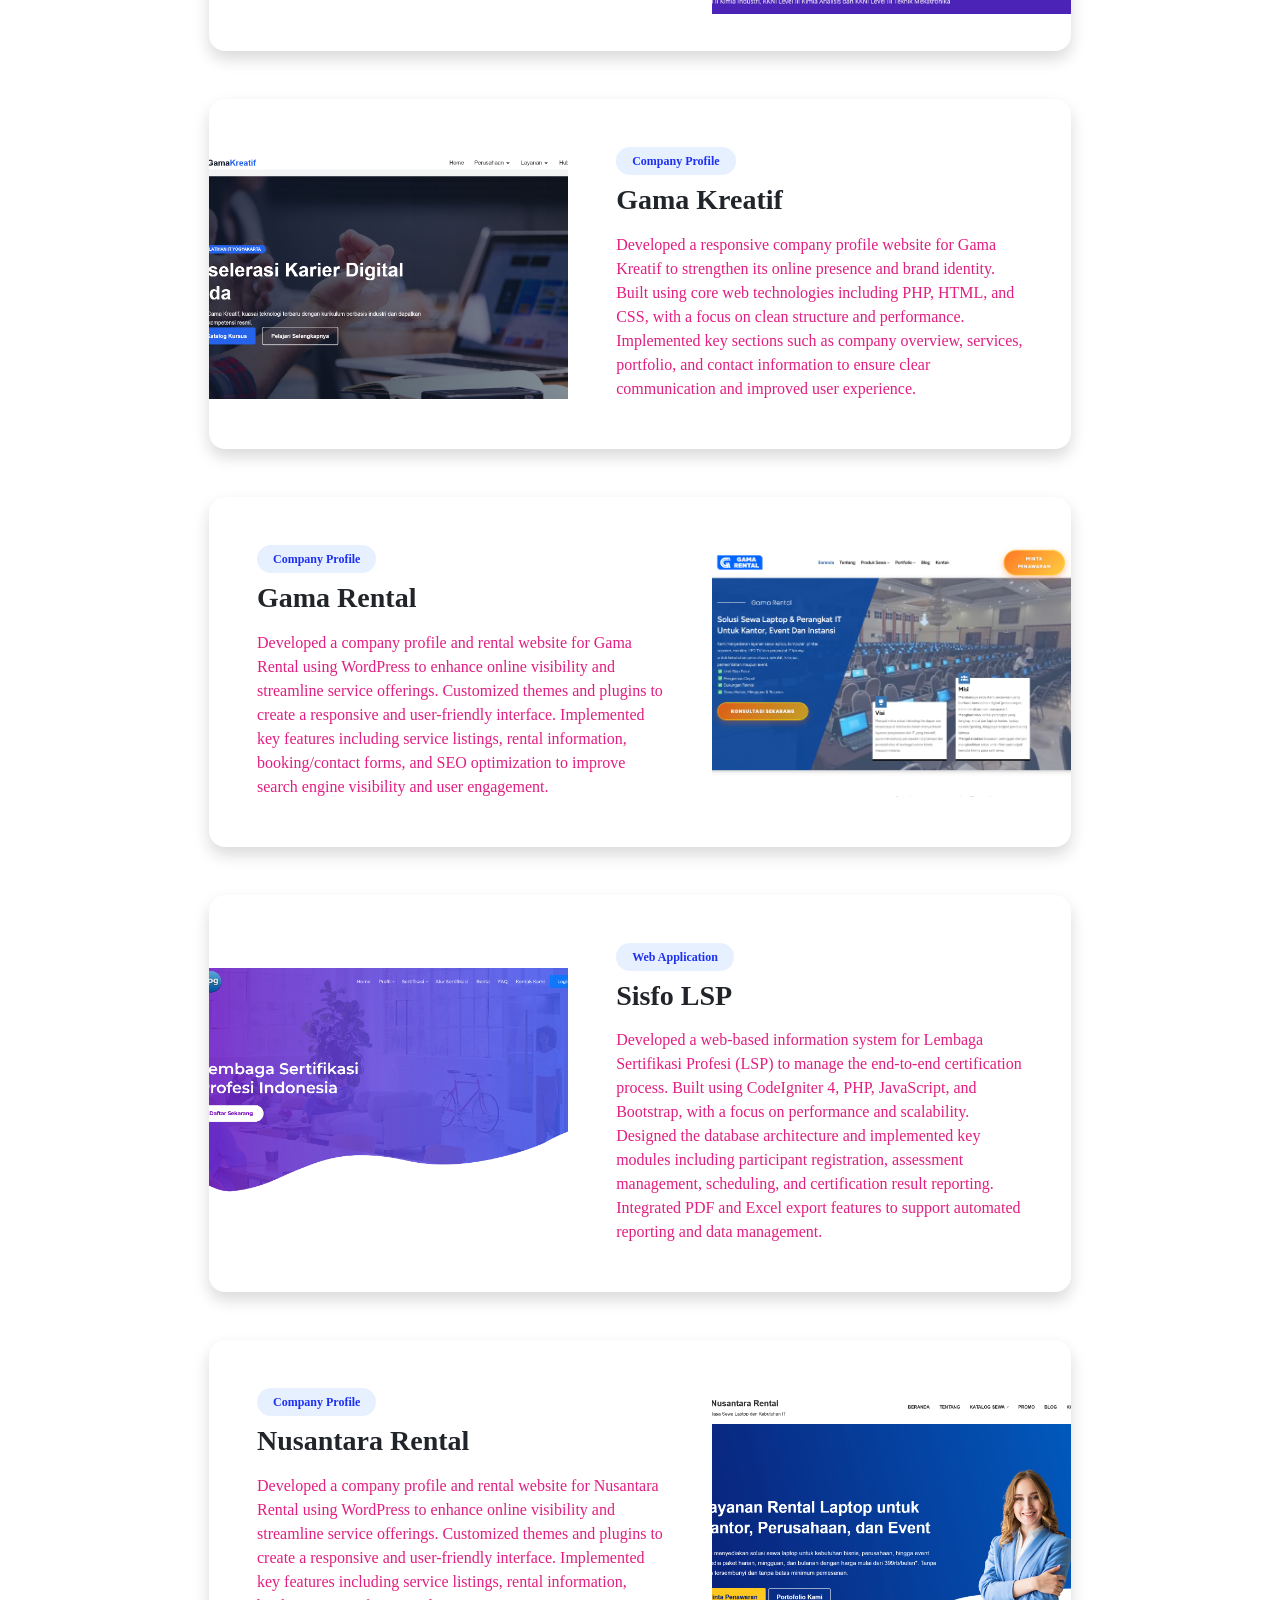
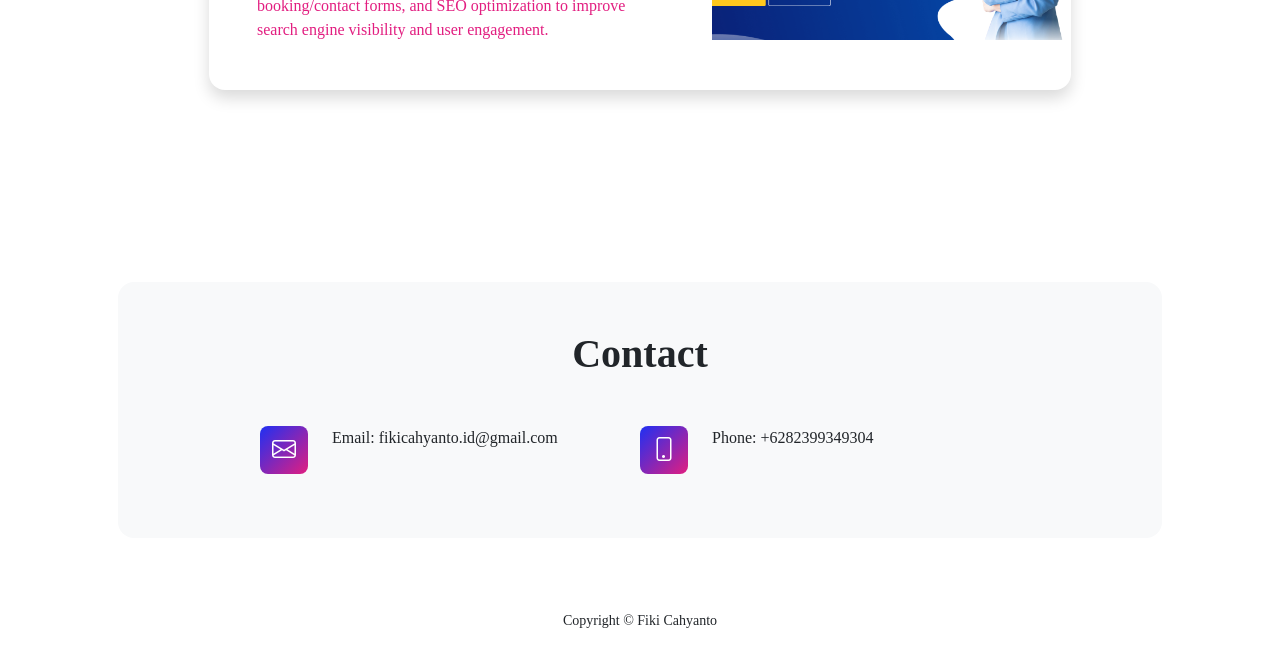
==== commit ef3bbae3: "update 021026" ====
--- a/index.html
+++ b/index.html
@@ -218,11 +218,7 @@
                                             <div class="col-12 col-lg-4 text-center text-lg-start mb-4 mb-lg-0">
                                                 <div class="bg-light p-4 rounded-4 h-100">
                                                     <div class="text-primary fw-bolder mb-1">5 Year</div>
-<<<<<<< HEAD
                                                     <div class="text-primary fw-bolder mb-3 small">Januari 2021 - April 2026</div>
-=======
-                                                    <div class="text-primary fw-bolder mb-3 small">2021 - 2026</div>
->>>>>>> d434b30901c27d72ec53d9bd37e1639e563b9aad
                                                     <div class="small text-muted mb-1">Fullstack Developer (Full-time)</div>
                                                     <div class="fs-5 fw-bold text-dark mb-1">PT LSP Teknologi Digital</div>
                                                     <div class="small text-muted"><i class="bi bi-geo-alt-fill me-1"></i>Demangan, Yogyakarta, Indonesia</div>
@@ -454,17 +450,20 @@
                                     <div class="row g-0 align-items-center">
                                         <div class="col-md-7 p-4 p-md-5 order-md-last">
                                             <span class="badge bg-primary-soft text-primary mb-2 px-3 py-2 rounded-pill fw-bold small">Web Application</span>
-                                            <h2 class="fw-bolder h3 mb-3">LSP MIGAS</h2>
-                                            <p class="text-secondary lh-base mb-0">Developing a certification management system for Migas Professional Certification Institute. Responsible for database design, backend development using CodeIgniter 3, and creating a responsive user interface with Bootstrap and JavaScript. This system includes registration, assessment, and certification result reporting modules.</p>
-                                        </div>
-                                        <div class="col-md-5 asset-container">
-                                            <a href="https://sertifikasi.lsp-migas.org" target="_blank">
-                                            <img class="img-fluid w-100 h-100 object-fit-cover" src="assets/lspmigas.png" alt="LSP MIGAS" />
-                                            </a>
-                                        </div>
-                                    </div>
-                                </div>
-                            </div>
+                                            <h2 class="fw-bolder h3 mb-3">LSP Baznas</h2>
+                                            <p class="text-secondary lh-base mb-0">
+                                                Developed a web-based information system for Lembaga Sertifikasi Profesi Badan Amil Zakat (LSP Baznas) to manage the end-to-end certification process. Built using CodeIgniter 4, PHP, JavaScript, and Bootstrap, with a focus on performance and scalability. Designed the database architecture and implemented key modules including participant registration, assessment management, scheduling, and certification result reporting. Integrated PDF and Excel export features to support automated reporting and data management.
+                                            </p>
+                                        </div>
+                                        <div class="col-md-5 asset-container">
+                                            <a href="https://lsp.baznas.go.id" target="_blank">
+                                            <img class="img-fluid w-100 h-100 object-fit-cover" src="assets/lspbaznas.png" alt="LSP BAZNAS" />
+                                            </a>
+                                        </div>
+                                    </div>
+                                </div>
+                            </div>
+
 
                             <div class="card overflow-hidden shadow border-0 rounded-4 mb-5 project-card">
                                 <div class="card-body p-0">
@@ -488,14 +487,12 @@
                                     <div class="row g-0 align-items-center">
                                         <div class="col-md-7 p-4 p-md-5 order-md-last">
                                             <span class="badge bg-primary-soft text-primary mb-2 px-3 py-2 rounded-pill fw-bold small">Web Application</span>
-                                            <h2 class="fw-bolder h3 mb-3">LSP Baznas</h2>
-                                            <p class="text-secondary lh-base mb-0">
-                                                Developed a web-based information system for Lembaga Sertifikasi Profesi Badan Amil Zakat (LSP Baznas) to manage the end-to-end certification process. Built using CodeIgniter 4, PHP, JavaScript, and Bootstrap, with a focus on performance and scalability. Designed the database architecture and implemented key modules including participant registration, assessment management, scheduling, and certification result reporting. Integrated PDF and Excel export features to support automated reporting and data management.
-                                            </p>
-                                        </div>
-                                        <div class="col-md-5 asset-container">
-                                            <a href="https://lsp.baznas.go.id" target="_blank">
-                                            <img class="img-fluid w-100 h-100 object-fit-cover" src="assets/lspbaznas.png" alt="LSP BAZNAS" />
+                                            <h2 class="fw-bolder h3 mb-3">LSP MIGAS</h2>
+                                            <p class="text-secondary lh-base mb-0">Developing a certification management system for Migas Professional Certification Institute. Responsible for database design, backend development using CodeIgniter 3, and creating a responsive user interface with Bootstrap and JavaScript. This system includes registration, assessment, and certification result reporting modules.</p>
+                                        </div>
+                                        <div class="col-md-5 asset-container">
+                                            <a href="https://sertifikasi.lsp-migas.org" target="_blank">
+                                            <img class="img-fluid w-100 h-100 object-fit-cover" src="assets/lspmigas.png" alt="LSP MIGAS" />
                                             </a>
                                         </div>
                                     </div>
@@ -518,6 +515,7 @@
                                     </div>
                                 </div>
                             </div>
+
 
                             <div class="card overflow-hidden shadow border-0 rounded-4 mb-5 project-card">
                                 <div class="card-body p-0">
@@ -543,14 +541,14 @@
                                     <div class="row g-0 align-items-center">
                                         <div class="col-md-7 p-4 p-md-5">
                                             <span class="badge bg-primary-soft text-primary mb-2 px-3 py-2 rounded-pill fw-bold small">Company Profile</span>
-                                            <h2 class="fw-bolder h3 mb-3">Nusantara Rental</h2>
+                                            <h2 class="fw-bolder h3 mb-3">Gama Rental</h2>
                                             <p class="text-secondary lh-base mb-0">
-                                                Developed a company profile and rental website for Nusantara Rental using WordPress to enhance online visibility and streamline service offerings. Customized themes and plugins to create a responsive and user-friendly interface. Implemented key features including service listings, rental information, booking/contact forms, and SEO optimization to improve search engine visibility and user engagement.
+                                                Developed a company profile and rental website for Gama Rental using WordPress to enhance online visibility and streamline service offerings. Customized themes and plugins to create a responsive and user-friendly interface. Implemented key features including service listings, rental information, booking/contact forms, and SEO optimization to improve search engine visibility and user engagement.
                                             </p>                                        
                                         </div>
                                         <div class="col-md-5 asset-container">
-                                            <a href="https://nusantararental.co.id/" target="_blank">
-                                            <img class="img-fluid w-100 h-100 object-fit-cover" src="assets/nusrental.png" alt="Nusantara Rental" />
+                                            <a href="https://gamarental.com/" target="_blank">
+                                            <img class="img-fluid w-100 h-100 object-fit-cover" src="assets/gamarentals.png" alt="Nusantara Rental" />
                                             </a>
                                         </div>
                                     </div>
@@ -570,6 +568,25 @@
                                         <div class="col-md-5 asset-container">
                                             <a href="https://sisfolsp.my.id/" target="_blank">
                                             <img class="img-fluid w-100 h-100 object-fit-cover" src="assets/sisfo.png" alt="Sisfo LSP" />
+                                            </a>
+                                        </div>
+                                    </div>
+                                </div>
+                            </div>
+
+                            <div class="card overflow-hidden shadow border-0 rounded-4 mb-5 project-card">
+                                <div class="card-body p-0">
+                                    <div class="row g-0 align-items-center">
+                                        <div class="col-md-7 p-4 p-md-5">
+                                            <span class="badge bg-primary-soft text-primary mb-2 px-3 py-2 rounded-pill fw-bold small">Company Profile</span>
+                                            <h2 class="fw-bolder h3 mb-3">Nusantara Rental</h2>
+                                            <p class="text-secondary lh-base mb-0">
+                                                Developed a company profile and rental website for Nusantara Rental using WordPress to enhance online visibility and streamline service offerings. Customized themes and plugins to create a responsive and user-friendly interface. Implemented key features including service listings, rental information, booking/contact forms, and SEO optimization to improve search engine visibility and user engagement.
+                                            </p>                                        
+                                        </div>
+                                        <div class="col-md-5 asset-container">
+                                            <a href="https://nusantararental.co.id/" target="_blank">
+                                            <img class="img-fluid w-100 h-100 object-fit-cover" src="assets/nusrental.png" alt="Nusantara Rental" />
                                             </a>
                                         </div>
                                     </div>
